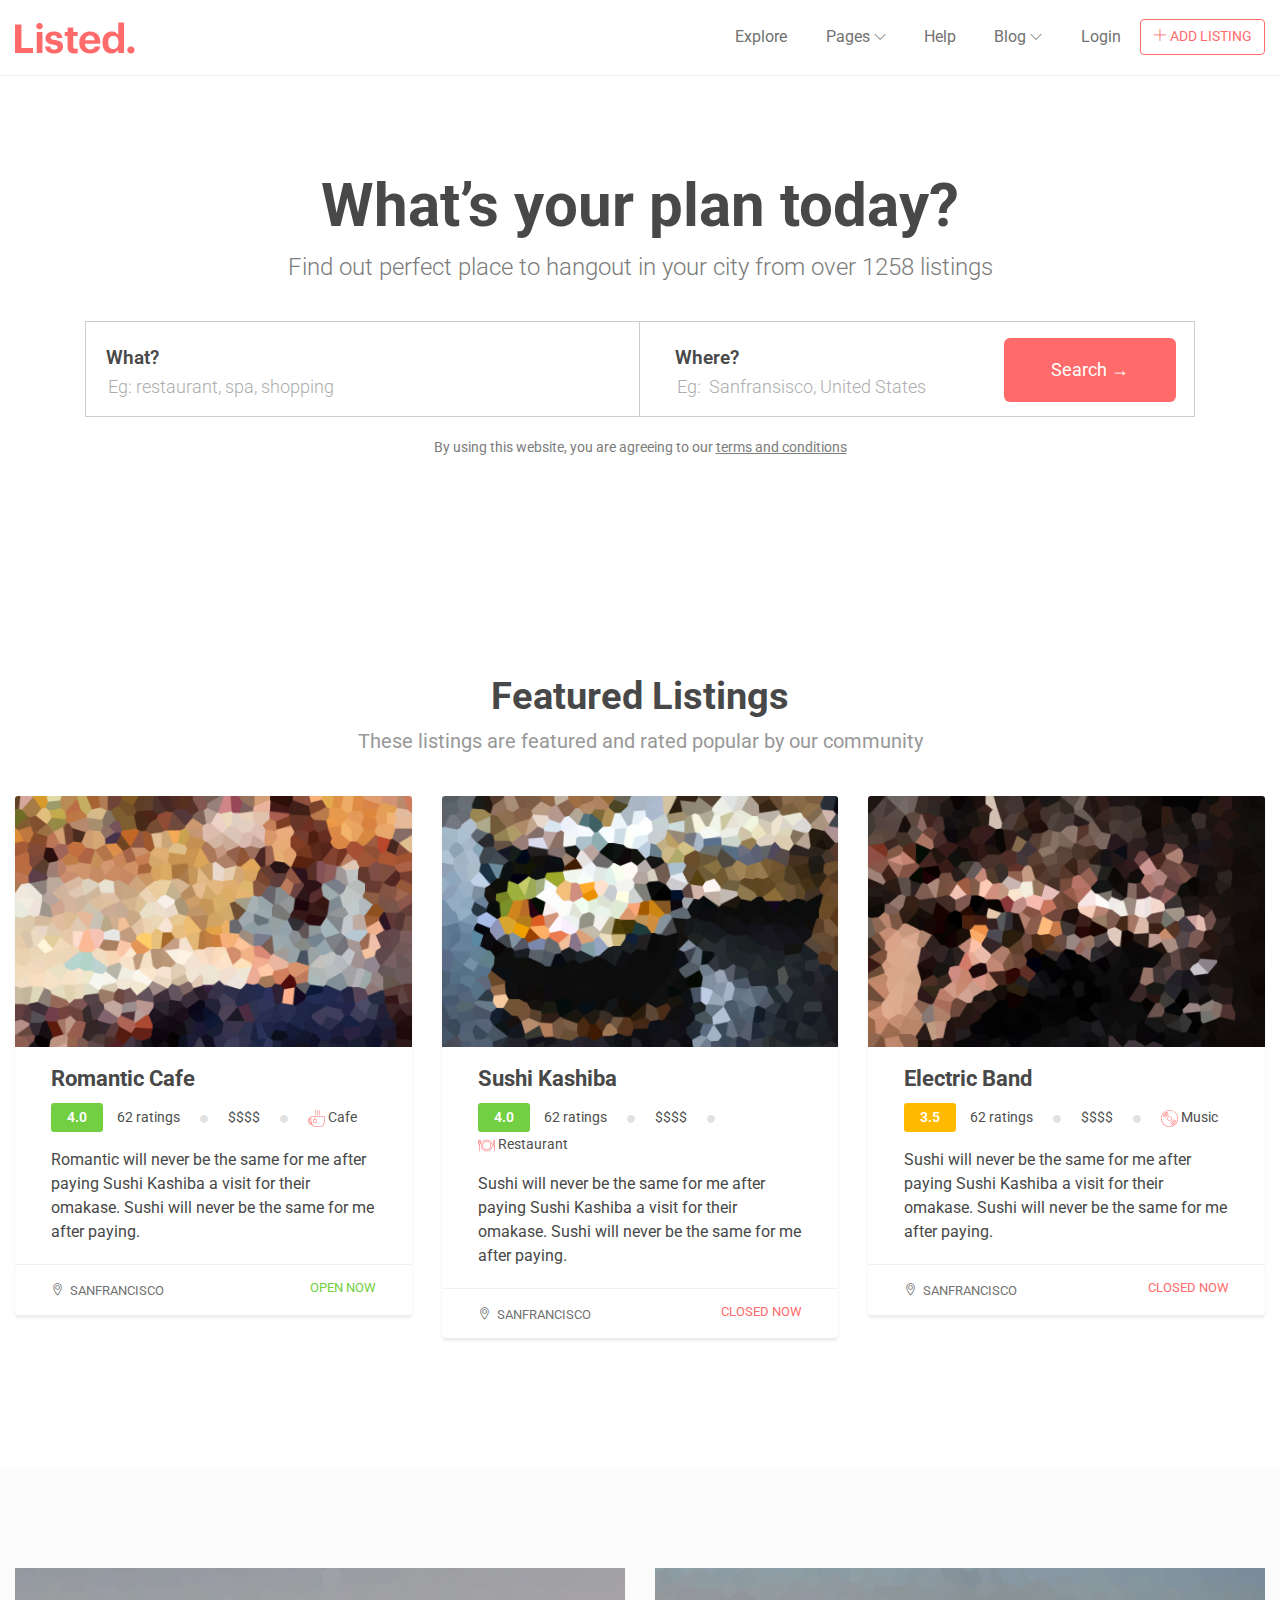
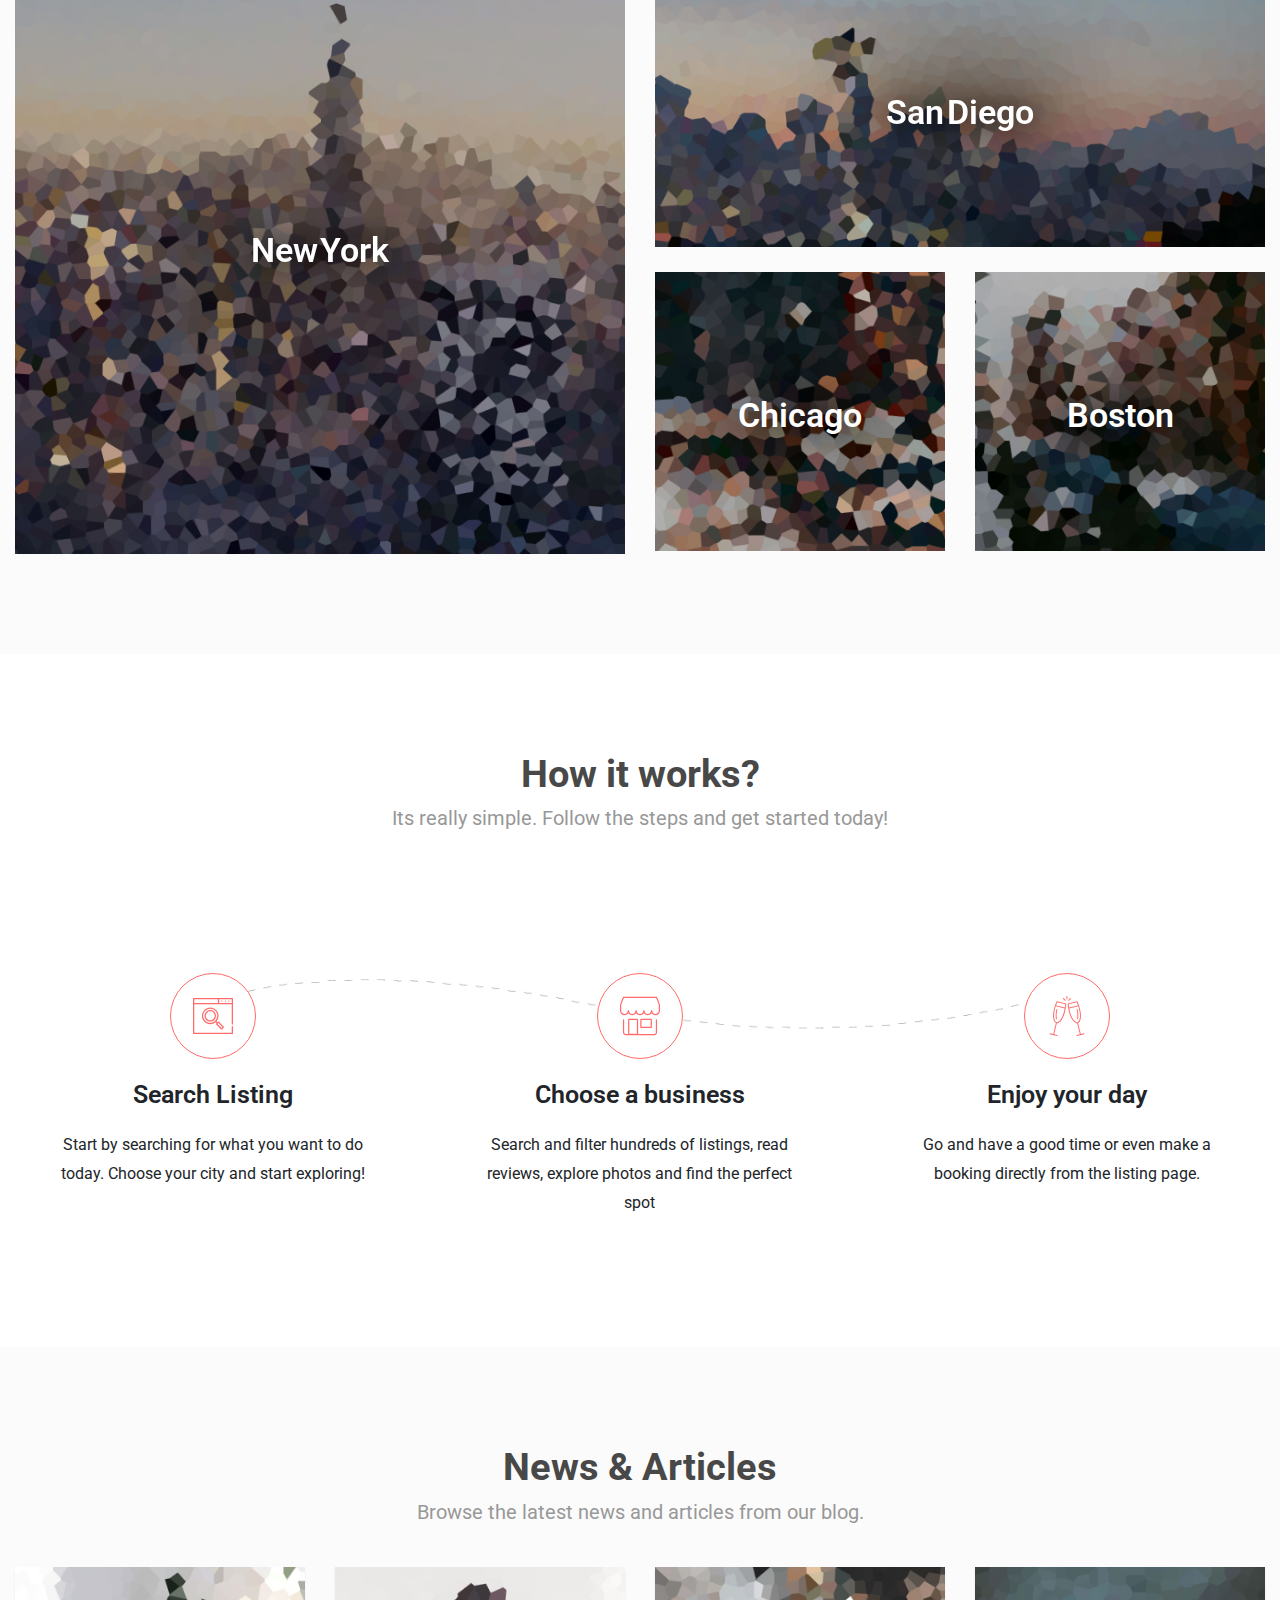
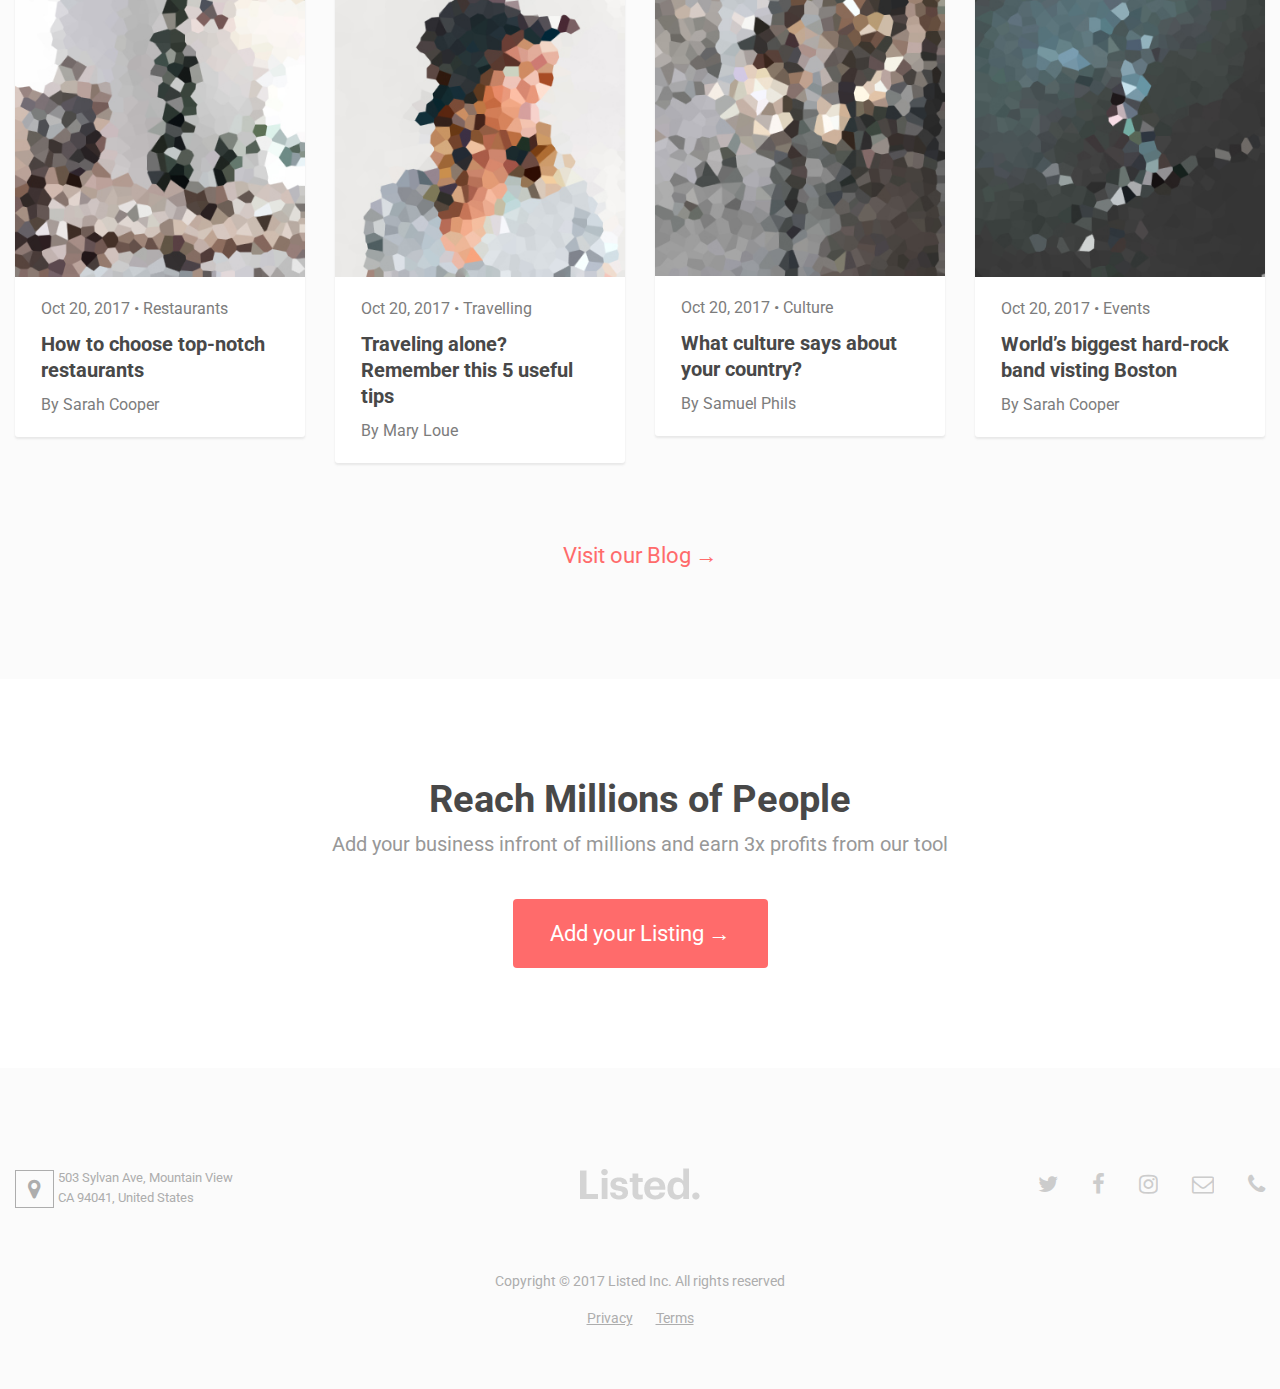
==== index.html @ 8f0f9267 "first commit" ====
<!DOCTYPE html>
<html lang="en">

<head>
    <!-- Required meta tags -->
    <meta charset="utf-8">
    <meta http-equiv="X-UA-Compatible" content="IE=edge">
    <meta name="viewport" content="width=device-width, initial-scale=1, shrink-to-fit=no">
    <meta name="author" content="Surjith S M">
    <meta name="description" content="#">
    <meta name="keywords" content="#">
    <!-- Favicons -->
    <link rel="shortcut icon" href="#">
    <!-- Page Title -->
    <title>Listed</title>
    <!-- Bootstrap CSS -->
    <link rel="stylesheet" href="css/bootstrap.min.css">
    <!-- Google Fonts -->
    <link href="https://fonts.googleapis.com/css?family=Roboto:300,400,500,700,900" rel="stylesheet">
    <!-- Themify Icon -->
    <link rel="stylesheet" href="css/themify-icons.css">
    <!-- Font Awesome -->
    <link rel="stylesheet" href="css/font-awesome.min.css">
    <!-- Hover Effects -->
    <link href="css/set1.css" rel="stylesheet">
    <!-- Main CSS -->
    <link rel="stylesheet" href="css/style.css">
</head>

<body>
    <!--============================= HEADER =============================-->
    <div class="nav-menu sticky-top">
        <div class="bg transition">
            <div class="container-fluid fixed">
                <div class="row">
                    <div class="col-md-12">
                        <nav class="navbar navbar-expand-lg">
                            <a class="navbar-brand" href="index.html"><img src="images/logo.png" alt="logo"></a>
                            <button class="navbar-toggler" type="button" data-toggle="collapse" data-target="#navbarNavDropdown" aria-controls="navbarNavDropdown" aria-expanded="false" aria-label="Toggle navigation">
                <span class="ti-menu"></span>
              </button>
                            <div class="collapse navbar-collapse justify-content-end" id="navbarNavDropdown">
                                <ul class="navbar-nav">
                                    <li class="nav-item">
                                        <a class="nav-link" href="listing.html">Explore</a>
                                    </li>

                                    <li class="nav-item dropdown">
                                        <a class="nav-link" href="#" data-toggle="dropdown" aria-haspopup="true" aria-expanded="false">
                    Pages
                    <span class="ti-angle-down"></span>
                  </a>
                                        <div class="dropdown-menu">
                                            <a class="dropdown-item" href="index-two.html">Home Style Two</a>
                                            <a class="dropdown-item" href="listing.html">Listing</a>
                                            <a class="dropdown-item" href="detail.html">Listing Detail</a>
                                            <a class="dropdown-item" href="add-listing.html">Add new Listing</a>
                                            <a class="dropdown-item" href="payment-method.html">Payment Method</a>
                                            <a class="dropdown-item" href="thank-you.html">Thank You</a>
                                            <a class="dropdown-item" href="contact.html">Contact</a>
                                            <a class="dropdown-item" href="pricing.html">Pricing</a>
                                            <a class="dropdown-item" href="404.html">404</a>
                                        </div>
                                    </li>
                                    <li class="nav-item active">
                                        <a class="nav-link" href="contact.html">Help</a>
                                    </li>
                                    <li class="nav-item dropdown">
                                        <a class="nav-link" href="#" data-toggle="dropdown" aria-haspopup="true" aria-expanded="false">
                    Blog
                    <span class="ti-angle-down"></span>
                  </a>
                                        <div class="dropdown-menu">
                                            <a class="dropdown-item" href="blog.html">Blog Listing</a>
                                            <a class="dropdown-item" href="blog-two.html">Blog Layout Two</a>
                                            <a class="dropdown-item" href="blog-detail.html">Blog Detail</a>
                                        </div>
                                    </li>
                                    <li class="nav-item">
                                        <a class="nav-link" href="login.html" data-toggle="modal" data-target="#exampleModal">Login</a>
                                    </li>
                                    <li><a href="add-listing.html" class="btn btn-outline-danger top-btn"><span class="ti-plus"></span> Add Listing</a></li>
                                </ul>
                            </div>
                        </nav>
                    </div>
                </div>
            </div>
        </div>
    </div>
    <!-- Log In & Signup -->
    <div class="modal fade" id="exampleModal" tabindex="-1" role="dialog" aria-hidden="true">
        <div class="modal-dialog" role="document">
            <div class="modal-content">

                <ul class="nav nav-pills mb-3" id="pills-tab" role="tablist">
                    <li class="nav-item">
                        <a class="nav-link active" id="login" data-toggle="pill" href="#pills-home" role="tab" aria-controls="pills-home" aria-selected="true">LOGIN</a>
                    </li>
                    <li class="nav-item">
                        <a class="nav-link" id="sign-up" data-toggle="pill" href="#pills-profile" role="tab" aria-controls="pills-profile" aria-selected="false">SIGN UP</a>
                    </li>
                </ul>
                <div class="tab-content" id="pills-tabContent">
                    <div class="tab-pane fade show active" id="pills-home" role="tabpanel" aria-labelledby="login">
                        <div class="modal-header">
                            <h5 class="modal-title"><img src="images/logo.png" alt="logo"></h5>
                            <button type="button" class="close" data-dismiss="modal" aria-label="Close">
                                    <span class="ti-close"></span>
        </button>
                        </div>
                        <div class="modal-body">
                            <form>
                                <div class="form-group">
                                    <input type="text" class="form-control add-listing_form" placeholder="Username">
                                </div>
                                <div class="form-group">
                                    <input type="password" class="form-control add-listing_form" placeholder="Password">
                                </div>
                            </form>
                        </div>
                        <div class="modal-footer justify-content-center">
                            <button type="button" class="btn btn-primary">LOG IN</button>
                        </div>
                    </div>
                    <div class="tab-pane fade" id="pills-profile" role="tabpanel" aria-labelledby="sign-up">
                        <div class="modal-header">
                            <h5 class="modal-title"><img src="images/logo.png" alt="logo"></h5>
                            <button type="button" class="close" data-dismiss="modal" aria-label="Close">
                                    <span class="ti-close"></span>
        </button>
                        </div>
                        <div class="modal-body">
                            <form>
                                <div class="form-group">
                                    <input type="text" class="form-control add-listing_form" id="name" placeholder="Your name">
                                </div>
                                <div class="form-group">
                                    <input type="text" class="form-control add-listing_form" id="email" placeholder="Email">
                                </div>
                                <div class="form-group">
                                    <input type="text" class="form-control add-listing_form" id="username" placeholder="Username">
                                </div>
                                <div class="form-group">
                                    <input type="password" class="form-control add-listing_form" id="password" placeholder="Password">
                                </div>
                            </form>
                        </div>
                        <div class="modal-footer justify-content-center">
                            <button type="button" class="btn btn-primary">CREATE ACCOUNT</button>
                        </div>
                    </div>
                </div>
            </div>
        </div>
    </div>
    <!--// Log In & Signup -->
    <!--//END HEADER -->
    <!--============================= MAIN TITLE =============================-->
    <section class="hero-wrap d-flex align-items-center">
        <div class="container">
            <div class="row d-flex justify-content-center">
                <div class="hero-title">
                    <h1>What’s your plan today?</h1>
                    <h3>Find out perfect place to hangout in your city from over 1258 listings </h3>
                </div>
            </div>
            <div class="row">
                <div class="col-md-12">
                    <form>
                        <div class="search-box">
                            <div class="row">
                                <div class="col-md-6 search-box_line">
                                    <div class="search-box1">
                                        <div class="search-box-title">
                                            <label>What?</label><br>
                                            <input type="text" name="#" class="search-form" placeholder="Eg: restaurant, spa, shopping">
                                        </div>
                                    </div>
                                </div>
                                <div class="col-md-6">
                                    <div class="search-box2">
                                        <div class="search-box-title">
                                            <label>Where?</label><br>
                                            <input type="text" name="#" class="search-form" placeholder="Eg:  Sanfransisco, United States">
                                        </div>
                                    </div>
                                </div>
                            </div>
                        </div>
                        <div class="btn-search">
                            <a href="#" class="btn btn-simple">Search →</a>
                        </div>
                    </form>
                    <p class="search-bottom-title">By using this website, you are agreeing to our <a href="#"> terms and conditions</a></p>
                </div>
            </div>
        </div>
    </section>

    <!--============================= FEATURED LISTING =============================-->
    <section class="main-block featured-wrap">
        <div class="container-fluid">
            <div class="row justify-content-center">
                <div class="col-md-10">
                    <div class="titile-block">
                        <h2>Featured Listings</h2>
                        <p>These listings are featured and rated popular by our community</p>
                    </div>
                </div>
            </div>
            <div class="row">
                <div class="col-md-4 card-1">
                    <div class="card">
                        <img class="card-img-top" src="images/featured-img2.jpg" alt="Card image cap">
                        <div class="card-body">
                            <h5 class="card-title">Romantic Cafe</h5>
                            <ul class="card-rating">
                                <li>4.0</li>
                                <li>62 ratings</li>
                                <li><i class="fa fa-circle" aria-hidden="true"></i></li>
                                <li>$$$$</li>
                                <li><i class="fa fa-circle" aria-hidden="true"></i></li>
                                <li><svg xmlns="http://www.w3.org/2000/svg" class="card-svg" xmlns:xlink="http://www.w3.org/1999/xlink" version="1.1" x="0px" y="0px" viewBox="0 0 390.762 390.762" style="enable-background:new 0 0 390.762 390.762;" xml:space="preserve"
                                        width="512px" height="512px"><g><g>
          <path d="M384.425,149.124c-0.594-2.766-3.038-4.741-5.866-4.741H70.514c-2.829,0-5.272,1.975-5.866,4.741   c-0.976,4.544-1.828,9.133-2.579,13.751c-8.9,1.16-17.295,3.926-25.007,8.275C17.68,182.124,4.919,201.48,1.13,225.652   c-3.518,22.449,1.239,46.646,13.396,68.134c17.681,31.25,48.795,51.711,79.819,52.727c9.2,15.328,19.924,29.072,31.836,40.66   c1.12,1.089,2.622,1.699,4.184,1.699h188.344c1.563,0,3.064-0.61,4.184-1.699c20.631-20.071,37.729-46.578,49.444-76.655   c12.054-30.946,18.426-65.85,18.426-100.936C390.762,189.05,388.63,168.709,384.425,149.124z M72.37,298.378   c-8.995-5.755-17.065-14.3-22.791-24.422c-7.703-13.611-10.776-28.55-8.653-42.069c1.84-11.775,7.513-20.893,15.989-25.682   c0.473-0.269,0.962-0.506,1.45-0.747c-0.019,1.374-0.054,2.747-0.054,4.123C58.311,240.152,63.152,270.582,72.37,298.378z    M24.97,287.877c-10.829-19.142-15.085-40.581-11.984-60.366c3.21-20.479,13.86-36.786,29.979-45.913   c5.399-3.045,11.223-5.146,17.375-6.301c-0.667,5.659-1.175,11.356-1.51,17.083c-2.733,0.848-5.357,1.979-7.834,3.387   c-11.721,6.622-19.508,18.792-21.926,34.264c-2.541,16.179,1.034,33.878,10.065,49.835c9.339,16.51,23.558,29.092,39.327,34.929   c2.689,6.539,5.634,12.896,8.816,19.046C62.897,330.219,39.178,312.987,24.97,287.877z M316.246,376.872H132.827   C93.64,337.627,70.311,275.31,70.311,209.582c0-18.033,1.714-35.905,5.097-53.198h78.365v58.496h-22.499c-3.313,0-6,2.687-6,6   v71.997c0,3.313,2.687,6,6,6h56.997c3.313,0,6-2.687,6-6V220.88c0-3.313-2.687-6-6-6h-22.499v-58.496h207.892   c3.383,17.293,5.097,35.165,5.097,53.198C378.762,275.31,355.433,337.627,316.246,376.872z M182.272,226.88v59.997h-44.997V226.88   H182.272z" data-original="#000000" class="active-path" data-old_color="#ff6b6b" fill="#ff6b6b"/>
          <path d="M168.587,121.885c0,3.313,2.687,6,6,6s6-2.687,6-6c0-8.135,1.839-11.967,3.969-16.404   c2.415-5.03,5.151-10.731,5.151-21.596s-2.736-16.566-5.151-21.596c-2.129-4.437-3.969-8.269-3.969-16.404   c0-8.133,1.839-11.964,3.969-16.4c2.415-5.029,5.151-10.73,5.151-21.594c0-3.313-2.687-6-6-6s-6,2.687-6,6   c0,8.133-1.839,11.965-3.969,16.401c-2.415,5.029-5.151,10.73-5.151,21.594c0,10.865,2.736,16.566,5.15,21.596   c2.13,4.437,3.969,8.269,3.969,16.404s-1.839,11.967-3.969,16.404C171.323,105.319,168.587,111.02,168.587,121.885z" data-original="#000000" class="active-path" data-old_color="#ff6b6b" fill="#ff6b6b"/>
          <path d="M213.977,121.885c0,3.313,2.687,6,6,6s6-2.687,6-6c0-8.135,1.839-11.967,3.969-16.404   c2.415-5.03,5.151-10.731,5.151-21.596s-2.736-16.566-5.151-21.596c-2.129-4.437-3.969-8.269-3.969-16.404   c0-8.133,1.839-11.964,3.969-16.4c2.415-5.029,5.151-10.73,5.151-21.594c0-3.313-2.687-6-6-6s-6,2.687-6,6   c0,8.133-1.839,11.965-3.969,16.401c-2.415,5.029-5.151,10.73-5.151,21.594c0,10.865,2.736,16.566,5.15,21.596   c2.13,4.437,3.969,8.269,3.969,16.404s-1.839,11.967-3.969,16.404C216.713,105.319,213.977,111.02,213.977,121.885z" data-original="#000000" class="active-path" data-old_color="#ff6b6b" fill="#ff6b6b"/>
          <path d="M259.367,121.885c0,3.313,2.687,6,6,6s6-2.687,6-6c0-8.135,1.839-11.967,3.969-16.404c2.414-5.03,5.15-10.731,5.15-21.596   s-2.736-16.566-5.15-21.596c-2.13-4.437-3.969-8.269-3.969-16.404c0-8.133,1.839-11.964,3.969-16.4   c2.415-5.029,5.151-10.73,5.151-21.594c0-3.313-2.687-6-6-6s-6,2.687-6,6c0,8.133-1.839,11.965-3.969,16.401   c-2.415,5.029-5.151,10.73-5.151,21.594c0,10.865,2.736,16.566,5.151,21.596c2.129,4.437,3.969,8.269,3.969,16.404   s-1.839,11.967-3.969,16.404C262.103,105.319,259.367,111.02,259.367,121.885z" data-original="#000000" class="active-path" data-old_color="#ff6b6b" fill="#ff6b6b"/>
        </g></g> </svg> Cafe</li>
                            </ul>
                            <p class="card-text">Romantic will never be the same for me after paying Sushi Kashiba a visit for their omakase. Sushi will never be the same for me after paying.</p>
                        </div>
                        <div class="card-bottom">
                            <p><i class="ti-location-pin"></i>SANFRANCISCO</p>
                            <span class="open-close_green">Open Now</span>
                        </div>
                    </div>
                </div>
                <div class="col-md-4 card-2">
                    <div class="card">
                        <img class="card-img-top" src="images/featured-img1.jpg" alt="Card image cap">
                        <div class="card-body">
                            <h5 class="card-title">Sushi Kashiba</h5>
                            <ul class="card-rating">
                                <li>4.0</li>
                                <li>62 ratings</li>
                                <li><i class="fa fa-circle" aria-hidden="true"></i></li>
                                <li>$$$$</li>
                                <li><i class="fa fa-circle" aria-hidden="true"></i></li>
                                <li> <svg xmlns="http://www.w3.org/2000/svg" class="card-svg" xmlns:xlink="http://www.w3.org/1999/xlink" version="1.1" viewBox="0 0 470 470" enable-background="new 0 0 470 470" width="512px" height="512px"><g><g>
    <path d="m327.392,160.809c-3.292,2.515-3.922,7.222-1.407,10.513 14.076,18.423 21.515,40.443 21.515,63.678 0,57.897-47.103,105-105,105-57.897,0-105-47.103-105-105s47.103-105 105-105c23.235,0 45.255,7.439 63.679,21.516 3.29,2.515 7.998,1.885 10.513-1.407 2.515-3.291 1.885-7.998-1.407-10.513-21.061-16.091-46.23-24.596-72.785-24.596-66.168,0-120,53.832-120,120s53.832,120 120,120c66.168,0 120-53.832 120-120 0-26.555-8.505-51.724-24.596-72.784-2.514-3.291-7.22-3.922-10.512-1.407z" data-original="#000000" class="active-path" data-old_color="#ff6b6b" fill="#ff6b6b"/>
    <path d="m242.5,75c-88.224,0-160,71.775-160,160s71.776,160 160,160c88.225,0 160-71.775 160-160s-71.775-160-160-160zm0,305c-79.953,0-145-65.047-145-145s65.047-145 145-145 145,65.047 145,145-65.047,145-145,145z" data-original="#000000" class="active-path" data-old_color="#ff6b6b" fill="#ff6b6b"/>
    <path d="M67.5,75c-4.142,0-7.5,3.357-7.5,7.5V145H45V82.5c0-4.143-3.358-7.5-7.5-7.5S30,78.357,30,82.5V145H15V82.5   c0-4.143-3.358-7.5-7.5-7.5S0,78.357,0,82.5v90c0,18.11,12.904,33.261,30,36.745V387.5c0,4.143,3.358,7.5,7.5,7.5   s7.5-3.357,7.5-7.5V209.245c17.096-3.484,30-18.635,30-36.745v-90C75,78.357,71.642,75,67.5,75z M37.5,195   C25.093,195,15,184.906,15,172.5V160h45v12.5C60,184.906,49.907,195,37.5,195z" data-original="#000000" class="active-path" data-old_color="#ff6b6b" fill="#ff6b6b"/>
    <path d="m462.5,75c-20.678,0-37.5,16.822-37.5,37.5v137.5c0,4.143 3.357,7.5 7.5,7.5h22.5v130c0,4.143 3.357,7.5 7.5,7.5s7.5-3.357 7.5-7.5v-305c0-4.143-3.357-7.5-7.5-7.5zm-7.5,167.5h-15v-130c0-9.778 6.27-18.119 15-21.215v151.215z" data-original="#000000" class="active-path" data-old_color="#ff6b6b" fill="#ff6b6b"/>
  </g></g> </svg> Restaurant</li>
                            </ul>
                            <p class="card-text">Sushi will never be the same for me after paying Sushi Kashiba a visit for their omakase. Sushi will never be the same for me after paying.</p>
                        </div>
                        <div class="card-bottom">
                            <p><i class="ti-location-pin"></i>SANFRANCISCO</p>
                            <span>Closed Now</span>
                        </div>
                    </div>
                </div>

                <div class="col-md-4 card-2">
                    <div class="card card-last">
                        <img class="card-img-top" src="images/featured-img3.jpg" alt="Card image cap">
                        <div class="card-body">
                            <h5 class="card-title">Electric Band</h5>
                            <ul class="card-rating">
                                <li class="card-rating-yellow">3.5</li>
                                <li>62 ratings</li>
                                <li><i class="fa fa-circle" aria-hidden="true"></i></li>
                                <li>$$$$</li>
                                <li><i class="fa fa-circle" aria-hidden="true"></i></li>
                                <li><svg xmlns="http://www.w3.org/2000/svg" class="card-svg" xmlns:xlink="http://www.w3.org/1999/xlink" version="1.1" x="0px" y="0px" viewBox="0 0 60 60" style="enable-background:new 0 0 60 60;" xml:space="preserve" width="512px"
                                        height="512px"><g><g>
  <path d="M30,0C13.458,0,0,13.458,0,30s13.458,30,30,30s30-13.458,30-30S46.542,0,30,0z M30,58C14.561,58,2,45.439,2,30   S14.561,2,30,2s28,12.561,28,28S45.439,58,30,58z" data-original="#000000" class="active-path" data-old_color="#ff6b6b" fill="#ff6b6b"/>
  <path d="M23.165,8.459c0.537-0.13,0.868-0.67,0.739-1.206c-0.129-0.537-0.67-0.866-1.206-0.739   c-3.935,0.946-7.522,2.955-10.376,5.809S7.46,18.764,6.514,22.698c-0.129,0.536,0.202,1.076,0.739,1.206   c0.078,0.019,0.157,0.027,0.234,0.027c0.451,0,0.861-0.308,0.972-0.767c0.859-3.575,2.685-6.836,5.277-9.429   S19.59,9.318,23.165,8.459z" data-original="#000000" class="active-path" data-old_color="#ff6b6b" fill="#ff6b6b"/>
  <path d="M52.747,36.096c-0.538-0.129-1.077,0.201-1.206,0.739c-0.859,3.575-2.685,6.836-5.277,9.429s-5.854,4.418-9.43,5.277   c-0.537,0.13-0.868,0.67-0.739,1.206c0.11,0.459,0.521,0.767,0.972,0.767c0.077,0,0.156-0.009,0.234-0.027   c3.936-0.946,7.523-2.955,10.377-5.809s4.862-6.441,5.809-10.376C53.615,36.766,53.284,36.226,52.747,36.096z" data-original="#000000" class="active-path" data-old_color="#ff6b6b" fill="#ff6b6b"/>
  <path d="M24.452,13.286c0.538-0.125,0.873-0.663,0.747-1.2c-0.125-0.538-0.665-0.878-1.2-0.747c-3.09,0.72-5.904,2.282-8.141,4.52   c-2.237,2.236-3.8,5.051-4.52,8.141c-0.126,0.537,0.209,1.075,0.747,1.2c0.076,0.019,0.152,0.026,0.228,0.026   c0.454,0,0.865-0.312,0.973-0.773c0.635-2.725,2.014-5.207,3.986-7.18S21.728,13.921,24.452,13.286z" data-original="#000000" class="active-path" data-old_color="#ff6b6b" fill="#ff6b6b"/>
  <path d="M48.661,36.001c0.126-0.537-0.209-1.075-0.747-1.2c-0.538-0.133-1.075,0.209-1.2,0.747   c-0.635,2.725-2.014,5.207-3.986,7.18s-4.455,3.352-7.18,3.986c-0.538,0.125-0.873,0.663-0.747,1.2   c0.107,0.462,0.519,0.773,0.973,0.773c0.075,0,0.151-0.008,0.228-0.026c3.09-0.72,5.904-2.282,8.141-4.52   C46.379,41.905,47.941,39.091,48.661,36.001z" data-original="#000000" class="active-path" data-old_color="#ff6b6b" fill="#ff6b6b"/>
  <path d="M26.495,16.925c-0.119-0.541-0.653-0.879-1.19-0.763c-4.557,0.997-8.146,4.586-9.143,9.143   c-0.118,0.539,0.224,1.072,0.763,1.19c0.072,0.016,0.144,0.023,0.215,0.023c0.46,0,0.873-0.318,0.976-0.786   c0.831-3.796,3.821-6.786,7.617-7.617C26.271,17.997,26.613,17.464,26.495,16.925z" data-original="#000000" class="active-path" data-old_color="#ff6b6b" fill="#ff6b6b"/>
  <path d="M43.838,34.695c0.118-0.539-0.224-1.072-0.763-1.19c-0.54-0.118-1.072,0.222-1.19,0.763   c-0.831,3.796-3.821,6.786-7.617,7.617c-0.539,0.118-0.881,0.651-0.763,1.19c0.103,0.468,0.516,0.786,0.976,0.786   c0.071,0,0.143-0.008,0.215-0.023C39.252,42.841,42.841,39.252,43.838,34.695z" data-original="#000000" class="active-path" data-old_color="#ff6b6b" fill="#ff6b6b"/>
  <path d="M38.08,30c0-4.455-3.625-8.08-8.08-8.08s-8.08,3.625-8.08,8.08s3.625,8.08,8.08,8.08S38.08,34.455,38.08,30z M30,36.08   c-3.353,0-6.08-2.728-6.08-6.08s2.728-6.08,6.08-6.08s6.08,2.728,6.08,6.08S33.353,36.08,30,36.08z" data-original="#000000" class="active-path" data-old_color="#ff6b6b" fill="#ff6b6b"/>
</g></g> </svg> Music</li>
                            </ul>
                            <p class="card-text">Sushi will never be the same for me after paying Sushi Kashiba a visit for their omakase. Sushi will never be the same for me after paying.</p>
                        </div>
                        <div class="card-bottom">
                            <p><i class="ti-location-pin"></i>SANFRANCISCO</p>
                            <span>Closed Now</span>
                        </div>
                    </div>
                </div>
            </div>
        </div>
    </section>
    <!--//END FEATURED LISTING -->
    <!--============================= DETAILED ITEM  =============================-->
    <section class="main-block gray">
        <div class="container-fluid">
            <div class="row">
                <div class="col-md-6">
                    <div class="grid">
                        <figure class="effect-chico">
                            <img src="images/gal1.jpg" alt="#" class="img-fluid">
                            <figcaption>
                                <div class="effect-caption-wrap">
                                    <h2>New York</h2>
                                    <p>1500+ Listings</p>
                                </div>
                            </figcaption>
                        </figure>
                    </div>
                </div>

                <div class="col-md-6">
                    <div class="row detailed-item-mr">
                        <div class="col-md-12">
                            <div class="grid">
                                <figure class="effect-chico">
                                    <img src="images/gal2.jpg" alt="#" class="img-fluid">
                                    <figcaption>
                                        <div class="effect-caption-wrap">
                                            <h2>San Diego</h2>
                                            <p>300+ Listings</p>
                                        </div>
                                    </figcaption>
                                </figure>
                            </div>
                        </div>
                    </div>
                    <div class="row">
                        <div class="col-md-6">
                            <div class="grid">
                                <figure class="effect-chico">
                                    <img src="images/gal3.jpg" alt="#" class="img-fluid">
                                    <div class="effect-caption-wrap">
                                        <h2>Chicago</h2>
                                        <p>800+ Listings</p>
                                    </div>
                                </figure>
                            </div>
                        </div>
                        <div class="col-md-6">
                            <div class="grid">
                                <figure class="effect-chico">
                                    <img src="images/gal4.jpg" alt="#" class="img-fluid">
                                    <div class="effect-caption-wrap">
                                        <h2>Boston</h2>
                                        <p>210+ Listings</p>
                                    </div>
                                </figure>
                            </div>
                        </div>
                    </div>
                </div>
            </div>
        </div>
    </section>
    <!--//END DETAILED ITEM -->
    <!--============================= HOW IT WORKS  =============================-->
    <section class="main-block howit-work-wrap">
        <div class="container-fluid">
            <div class="row justify-content-center">
                <div class="col-md-10">
                    <div class="titile-block">
                        <h2>How it works?</h2>
                        <p>Its really simple. Follow the steps and get started today!</p>
                    </div>
                </div>
            </div>

            <div class="row justify-content-center">
                <div class="col-md-8">
                    <div class="howit-bg"></div>
                </div>
            </div>
            <div class="row">
                <div class="col-md-4">
                    <div class="howit-icon-wrap">
                        <div class="howit-img-block">
                            <svg xmlns="http://www.w3.org/2000/svg" class="howit-svg" xmlns:xlink="http://www.w3.org/1999/xlink" version="1.1" viewBox="0 0 470 470" enable-background="new 0 0 470 470" width="512px" height="512px"><g><g>
    <path d="m462.5,22.5h-455c-4.143,0-7.5,3.358-7.5,7.5v410c0,4.142 3.357,7.5 7.5,7.5h455c4.143,0 7.5-3.358 7.5-7.5v-80c0-4.142-3.357-7.5-7.5-7.5s-7.5,3.358-7.5,7.5v72.5h-440v-335h440v232.5c0,4.142 3.357,7.5 7.5,7.5s7.5-3.358 7.5-7.5v-300c0-4.142-3.357-7.5-7.5-7.5zm-447.5,15h277.5v45h-277.5v-45zm292.5,45v-45h147.5v45h-147.5z" data-original="#000000" class="active-path" data-old_color="#ff6b6b" fill="#ff6b6b"/>
    <path d="m381.5,52c-4.411,0-8,3.589-8,8s3.589,8 8,8 8-3.589 8-8-3.589-8-8-8z" data-original="#000000" class="active-path" data-old_color="#ff6b6b" fill="#ff6b6b"/>
    <path d="m340.5,52c-4.411,0-8,3.589-8,8s3.589,8 8,8 8-3.589 8-8-3.589-8-8-8z" data-original="#000000" class="active-path" data-old_color="#ff6b6b" fill="#ff6b6b"/>
    <path d="m422.5,52c-4.411,0-8,3.589-8,8s3.589,8 8,8 8-3.589 8-8-3.589-8-8-8z" data-original="#000000" class="active-path" data-old_color="#ff6b6b" fill="#ff6b6b"/>
    <path d="m269.745,328.458c0,1.989 0.79,3.897 2.196,5.303l58.543,58.542c1.407,1.407 3.314,2.197 5.304,2.197s3.896-0.79 5.304-2.197l21.213-21.213c2.929-2.929 2.929-7.678 0-10.606l-58.542-58.542c-2.929-2.929-7.677-2.929-10.607,0l-5.303,5.303-10.831-10.831c32.824-38.264 31.15-96.129-5.079-132.358-18.416-18.416-42.9-28.557-68.943-28.557s-50.527,10.142-68.943,28.557c-38.015,38.015-38.015,99.871 0,137.886 18.416,18.416 42.9,28.557 68.943,28.557 23.527,0 45.78-8.279 63.438-23.455l10.807,10.808-5.303,5.303c-1.407,1.407-2.197,3.314-2.197,5.303zm-125.082-37.123c-32.167-32.167-32.167-84.506 0-116.673 15.582-15.582 36.3-24.164 58.336-24.164s42.754,8.582 58.336,24.164c32.167,32.167 32.167,84.506 0,116.673-15.582,15.582-36.3,24.164-58.336,24.164s-42.754-8.582-58.336-24.164zm201.732,74.453l-10.606,10.607-47.937-47.936 5.301-5.301c0.005-0.005 5.306-5.306 5.306-5.306l47.936,47.936z" data-original="#000000" class="active-path" data-old_color="#ff6b6b" fill="#ff6b6b"/>
    <path d="m250.729,185.27c-12.75-12.749-29.7-19.771-47.73-19.771s-34.98,7.021-47.73,19.771c-26.317,26.318-26.317,69.141 0,95.459 12.75,12.749 29.7,19.771 47.73,19.771s34.98-7.021 47.73-19.771c26.318-26.318 26.318-69.142 0-95.459zm-10.607,84.852c-9.916,9.916-23.1,15.377-37.123,15.377s-27.207-5.461-37.123-15.377c-20.47-20.47-20.47-53.776 0-74.246 9.916-9.916 23.1-15.377 37.123-15.377s27.207,5.461 37.123,15.377c20.47,20.47 20.47,53.776 0,74.246z" data-original="#000000" class="active-path" data-old_color="#ff6b6b" fill="#ff6b6b"/>
  </g></g> </svg>
                        </div>
                        <h4>Search Listing</h4>
                        <p>Start by searching for what you want to do today. Choose your city and start exploring!</p>
                    </div>
                </div>
                <div class="col-md-4">
                    <div class="howit-icon-wrap">
                        <div class="howit-img-block">
                            <svg xmlns="http://www.w3.org/2000/svg" class="howit-svg" xmlns:xlink="http://www.w3.org/1999/xlink" version="1.1" x="0px" y="0px" viewBox="0 0 33 33" style="enable-background:new 0 0 33 33;" xml:space="preserve" width="512px" height="512px"><g><g>
  <path d="M29.3,15.817c-1.364,0-2.558-0.742-3.2-1.843c-0.642,1.102-1.836,1.843-3.2,1.843s-2.559-0.742-3.2-1.843   c-0.641,1.102-1.835,1.843-3.199,1.843c-1.364,0-2.559-0.742-3.2-1.843c-0.642,1.102-1.836,1.843-3.202,1.843   c-1.364,0-2.558-0.742-3.2-1.843c-0.642,1.102-1.836,1.843-3.2,1.843C1.66,15.817,0,14.158,0,12.119V7.195   c0-0.062,0.012-0.124,0.034-0.182l2.363-6.055c0.075-0.192,0.26-0.318,0.466-0.318h27.273c0.206,0,0.391,0.126,0.466,0.318   l2.363,6.055C32.988,7.071,33,7.133,33,7.195v4.924C33,14.158,31.34,15.817,29.3,15.817z M26.101,11.619c0.276,0,0.5,0.224,0.5,0.5   c0,1.488,1.211,2.698,2.7,2.698s2.7-1.21,2.7-2.698v-4.83l-2.205-5.649H3.205L1,7.289v4.83c0,1.488,1.211,2.698,2.699,2.698   c1.489,0,2.7-1.21,2.7-2.698c0-0.276,0.224-0.5,0.5-0.5s0.5,0.224,0.5,0.5c0,1.488,1.211,2.698,2.7,2.698   c1.49,0,2.702-1.21,2.702-2.698c0-0.276,0.224-0.5,0.5-0.5s0.5,0.224,0.5,0.5c0,1.488,1.211,2.698,2.7,2.698   c1.488,0,2.699-1.21,2.699-2.698c0-0.276,0.224-0.5,0.5-0.5s0.5,0.224,0.5,0.5c0,1.488,1.211,2.698,2.7,2.698s2.7-1.21,2.7-2.698   C25.601,11.843,25.824,11.619,26.101,11.619z" data-original="#000000" class="active-path" data-old_color="#ff6b6b" fill="#ff6b6b"/>
  <path d="M28.39,32.361H4.611c-1.199,0-2.174-0.975-2.174-2.174V19.651c0-0.276,0.224-0.5,0.5-0.5s0.5,0.224,0.5,0.5v10.536   c0,0.647,0.526,1.174,1.174,1.174H28.39c0.648,0,1.175-0.526,1.175-1.174V19.651c0-0.276,0.224-0.5,0.5-0.5s0.5,0.224,0.5,0.5   v10.536C30.564,31.385,29.589,32.361,28.39,32.361z" data-original="#000000" class="active-path" data-old_color="#ff6b6b" fill="#ff6b6b"/>
  <g>
    <path d="M14.433,32.16H7.194c-0.276,0-0.5-0.224-0.5-0.5V19.306c0-0.276,0.224-0.5,0.5-0.5h7.238c0.276,0,0.5,0.224,0.5,0.5V31.66    C14.933,31.936,14.709,32.16,14.433,32.16z M7.694,31.16h6.238V19.806H7.694V31.16z" data-original="#000000" class="active-path" data-old_color="#ff6b6b" fill="#ff6b6b"/>
    <path d="M25.805,26.38h-8.566c-0.276,0-0.5-0.224-0.5-0.5v-6.573c0-0.276,0.224-0.5,0.5-0.5h8.566c0.276,0,0.5,0.224,0.5,0.5    v6.573C26.305,26.156,26.081,26.38,25.805,26.38z M17.738,25.38h7.566v-5.573h-7.566V25.38z" data-original="#000000" class="active-path" data-old_color="#ff6b6b" fill="#ff6b6b"/>
  </g>
</g></g> </svg>
                        </div>
                        <h4>Choose a business</h4>
                        <p>Search and filter hundreds of listings, read reviews, explore photos and find the perfect spot</p>
                    </div>
                </div>
                <div class="col-md-4">
                    <div class="howit-icon-wrap">
                        <div class="howit-img-block">
                            <svg xmlns="http://www.w3.org/2000/svg" class="howit-svg" xmlns:xlink="http://www.w3.org/1999/xlink" version="1.1" x="0px" y="0px" viewBox="0 0 416.768 416.768" style="enable-background:new 0 0 416.768 416.768;" xml:space="preserve" width="512px" height="512px"><g><g>
  <g>
    <path d="M207.639,0c-2.56,0-5.12,2.048-5.12,5.12l-0.512,26.112c0,3.072,2.56,5.12,5.12,5.12c3.072,0,5.12-2.048,5.12-5.12    l0.512-26.112C212.759,2.048,210.711,0,207.639,0z" data-original="#000000" class="active-path" data-old_color="#ff6b6b" fill="#ff6b6b"/>
  </g>
</g><g>
  <g>
    <path d="M247.575,23.552c-2.048-2.048-5.12-2.048-7.168,0l-18.944,17.92c-2.048,2.048-2.048,5.12,0,7.168    c1.024,1.024,2.048,1.536,3.584,1.536c1.024,0,2.56-0.512,3.584-1.536l18.944-17.92C249.623,28.672,249.623,25.6,247.575,23.552z" data-original="#000000" class="active-path" data-old_color="#ff6b6b" fill="#ff6b6b"/>
  </g>
</g><g>
  <g>
    <path d="M193.815,41.472l-18.944-17.92c-2.048-2.048-5.12-2.048-7.168,0c-2.048,2.048-2.048,5.12,0,7.168l18.944,17.92    c1.024,1.024,2.048,1.536,3.584,1.536s2.56-0.512,3.584-1.536C195.863,46.592,195.863,43.52,193.815,41.472z" data-original="#000000" class="active-path" data-old_color="#ff6b6b" fill="#ff6b6b"/>
  </g>
</g><g>
  <g>
    <path d="M390.423,392.704c-0.512-2.56-3.584-4.608-6.144-3.584l-32.256,7.68l-28.16-115.712    c28.672-12.8,38.4-70.656,22.016-136.192c-5.12-19.968-19.456-68.608-28.16-87.04c-1.024-2.048-3.584-3.072-5.632-2.56    l-92.16,22.528c-2.56,0.512-4.096,2.56-4.096,5.12c0.512,20.48,10.24,70.144,15.36,90.112c15.872,64,50.176,110.08,80.896,110.08    c0.512,0,1.024,0,2.048,0l28.16,115.712l-32.256,7.68c-2.56,0.512-4.608,3.584-3.584,6.144c0.512,2.56,2.56,4.096,5.12,4.096    c0.512,0,1.024,0,1.024,0l74.24-17.92C389.399,398.336,391.447,395.264,390.423,392.704z M226.583,86.016l83.968-20.48    c3.584,8.192,7.68,19.968,11.776,32.256l-91.136,21.504C229.143,106.496,227.095,94.72,226.583,86.016z M241.431,169.984    c-2.048-9.216-5.632-24.576-8.704-40.448l92.16-22.016c4.608,15.36,8.704,30.208,10.752,38.912    c15.36,62.464,6.656,119.808-18.944,125.952S256.279,231.936,241.431,169.984z" data-original="#000000" class="active-path" data-old_color="#ff6b6b" fill="#ff6b6b"/>
  </g>
</g><g>
  <g>
    <path d="M318.231,138.752c-0.512-2.56-3.072-4.096-6.144-3.584c-2.56,0.512-4.608,3.584-3.584,6.144    c11.264,45.056,9.216,83.456,4.608,94.72c-1.024,2.56,0,5.632,2.56,6.656c0.512,0.512,1.536,0.512,2.048,0.512    c2.048,0,4.096-1.024,4.608-3.072C327.959,226.816,330.007,186.88,318.231,138.752z" data-original="#000000" class="active-path" data-old_color="#ff6b6b" fill="#ff6b6b"/>
  </g>
</g><g>
  <g>
    <path d="M196.887,77.312l-92.16-22.528c-2.56-0.512-4.608,0.512-5.632,2.56c-8.704,18.432-23.04,67.072-28.16,87.04    c-16.384,66.048-6.144,123.904,22.016,136.192l-28.16,115.712l-32.256-7.68c-2.56-0.512-5.632,1.024-6.144,3.584    c-1.024,3.072,0.512,5.632,3.584,6.656l74.24,17.92c0.512,0,1.024,0,1.024,0c2.048,0,4.608-1.536,5.12-4.096    c0.512-2.56-1.024-5.632-3.584-6.144l-32.256-7.68l28.16-115.712c0.512,0,1.024,0,2.048,0c30.72,0,65.024-46.08,80.896-110.592    c5.12-19.968,14.848-70.144,15.36-90.112C200.983,79.872,199.447,77.824,196.887,77.312z M174.871,170.496    c-15.36,61.952-49.664,108.544-75.264,102.4c-25.088-6.656-34.304-64-18.944-125.952c2.048-9.216,6.144-24.064,10.752-38.912    l92.16,22.016C180.503,145.92,177.431,161.28,174.871,170.496z M185.623,119.296L94.487,97.792    c4.096-12.288,8.192-24.064,11.776-32.256l83.968,20.48C189.719,94.72,187.671,106.496,185.623,119.296z" data-original="#000000" class="active-path" data-old_color="#ff6b6b" fill="#ff6b6b"/>
  </g>
</g><g>
  <g>
    <path d="M104.727,135.68c-2.56-0.512-5.632,1.024-6.144,3.584c-11.776,48.128-9.216,88.064-4.096,101.376    c1.024,2.048,2.56,3.072,4.608,3.072c0.512,0,1.536,0,2.048-0.512c2.56-1.024,3.584-4.096,2.56-6.656    c-4.608-11.776-6.656-49.664,4.608-94.72C108.823,139.264,107.287,136.192,104.727,135.68z" data-original="#000000" class="active-path" data-old_color="#ff6b6b" fill="#ff6b6b"/>
  </g>
</g></g> </svg>
                        </div>
                        <h4>Enjoy your day</h4>
                        <p>Go and have a good time or even make a booking directly from the listing page. </p>
                    </div>
                </div>
            </div>
        </div>
    </section>
    <!--//END HOW IT WORKS -->
    <!--============================= NEWS & ARTICLE =============================-->
    <section class="main-block gray">
        <div class="container-fluid">
            <div class="row justify-content-center">
                <div class="col-md-10">
                    <div class="titile-block">
                        <h2>News & Articles</h2>
                        <p>Browse the latest news and articles from our blog.</p>
                    </div>
                </div>
            </div>
            <div class="row">
                <div class="col-md-6 col-lg-3 article-first">
                    <div class="news-block">
                        <img src="images/article-img1.jpg" alt="#" class="img-fluid">
                        <div class="news-title">
                            <p>Oct 20, 2017 • Restaurants</p>
                            <h5>How to choose top-notch restaurants</h5>
                            <p>By Sarah Cooper</p>
                        </div>
                    </div>
                </div>
                <div class="col-md-6 col-lg-3 article-first">
                    <div class="news-block">
                        <img src="images/article-img2.jpg" alt="#" class="img-fluid">
                        <div class="news-title">
                            <p>Oct 20, 2017 • Travelling</p>
                            <h5>Traveling alone? Remember this 5 useful tips</h5>
                            <p>By Mary Loue</p>
                        </div>
                    </div>
                </div>
                <div class="col-md-6 col-lg-3 article-first">
                    <div class="news-block">
                        <img src="images/article-img3.jpg" alt="#" class="img-fluid">
                        <div class="news-title">
                            <p>Oct 20, 2017 • Culture</p>
                            <h5>What culture says about your country?</h5>
                            <p>By Samuel Phils</p>
                        </div>
                    </div>
                </div>
                <div class="col-md-6 col-lg-3 article-first">
                    <div class="news-block">
                        <img src="images/article-img4.jpg" alt="#" class="img-fluid">
                        <div class="news-title">
                            <p>Oct 20, 2017 • Events</p>
                            <h5>World’s biggest hard-rock band visting Boston</h5>
                            <p>By Sarah Cooper</p>
                        </div>
                    </div>
                </div>
            </div>
            <div class="row justify-content-center">
                <div class="col-md-12">
                    <div class="btn-wrap">
                        <a href="blog.html" class="btn btn-simple">Visit our Blog →</a>
                    </div>
                </div>
            </div>
        </div>
    </section>
    <!--//END NEWS & ARTICLE -->
    <!--============================= ADD LISTING =============================-->
    <section class="main-block">
        <div class="container-fluid">
            <div class="row justify-content-center">
                <div class="col-md-10">
                    <div class="titile-block">
                        <h2>Reach Millions of People</h2>
                        <p>Add your business infront of millions and earn 3x profits from our tool</p>
                    </div>
                    <div class="btn-wrap btn-wrap2">
                        <a href="add-listing.html" class="btn btn-simple">Add your Listing →</a>
                    </div>
                </div>
            </div>
        </div>
    </section>
    <!--//END ADD LISTING -->
    <!--============================= FOOTER =============================-->
    <footer class="main-block gray">
        <div class="container-fluid">
            <div class="row">
                <div class="col-md-4 responsive-wrap">
                    <div class="location">
                        <i class="fa fa-map-marker" aria-hidden="true"></i>
                        <p>503 Sylvan Ave, Mountain View<br> CA 94041, United States</p>
                    </div>
                </div>
                <div class="col-md-4 responsive-wrap">
                    <div class="footer-logo_wrap">
                        <img src="images/footer-logo.png" alt="#" class="img-fluid">
                    </div>
                </div>
                <div class="col-md-4 responsive-wrap">
                    <ul class="social-icons">
                        <li><a href="#"><i class="fa fa-twitter" aria-hidden="true"></i></a></li>
                        <li><a href="#"><i class="fa fa-facebook" aria-hidden="true"></i></a></li>
                        <li><a href="#"><i class="fa fa-instagram" aria-hidden="true"></i></a></li>
                        <li><a href="#"><i class="fa fa-envelope-o" aria-hidden="true"></i></a></li>
                        <li><a href="#"><i class="fa fa-phone" aria-hidden="true"></i></a></li>
                    </ul>
                </div>
            </div>
            <div class="row mt-5">
                <div class="col-md-12">
                    <div class="copyright">
                        <p>Copyright © 2017 Listed Inc. All rights reserved</p>
                        <a href="#">Privacy</a>
                        <a href="#">Terms</a>
                    </div>
                </div>
            </div>
        </div>
    </footer>
    <!--//END FOOTER -->





    <!-- jQuery, Bootstrap JS. -->
    <!-- jQuery first, then Popper.js, then Bootstrap JS -->
    <script src="js/jquery-3.2.1.min.js"></script>
    <script src="js/popper.min.js"></script>
    <script src="js/bootstrap.min.js"></script>

</body>

</html>
---- css/themify-icons.css ----
@font-face {
	font-family: 'themify';
	src:url('../fonts/themify.eot');
	src:url('../fonts/themify.eot?#iefix') format('embedded-opentype'),
		url('../fonts/themify.woff') format('woff'),
		url('../fonts/themify.ttf') format('truetype'),
		url('../fonts/themify.svg') format('svg');
	font-weight: normal;
	font-style: normal;
}

[class^="ti-"], [class*=" ti-"] {
	font-family: 'themify';
	speak: none;
	font-style: normal;
	font-weight: normal;
	font-variant: normal;
	text-transform: none;
	line-height: 1;

	/* Better Font Rendering =========== */
	-webkit-font-smoothing: antialiased;
	-moz-osx-font-smoothing: grayscale;
}

.ti-wand:before {
	content: "\e600";
}
.ti-volume:before {
	content: "\e601";
}
.ti-user:before {
	content: "\e602";
}
.ti-unlock:before {
	content: "\e603";
}
.ti-unlink:before {
	content: "\e604";
}
.ti-trash:before {
	content: "\e605";
}
.ti-thought:before {
	content: "\e606";
}
.ti-target:before {
	content: "\e607";
}
.ti-tag:before {
	content: "\e608";
}
.ti-tablet:before {
	content: "\e609";
}
.ti-star:before {
	content: "\e60a";
}
.ti-spray:before {
	content: "\e60b";
}
.ti-signal:before {
	content: "\e60c";
}
.ti-shopping-cart:before {
	content: "\e60d";
}
.ti-shopping-cart-full:before {
	content: "\e60e";
}
.ti-settings:before {
	content: "\e60f";
}
.ti-search:before {
	content: "\e610";
}
.ti-zoom-in:before {
	content: "\e611";
}
.ti-zoom-out:before {
	content: "\e612";
}
.ti-cut:before {
	content: "\e613";
}
.ti-ruler:before {
	content: "\e614";
}
.ti-ruler-pencil:before {
	content: "\e615";
}
.ti-ruler-alt:before {
	content: "\e616";
}
.ti-bookmark:before {
	content: "\e617";
}
.ti-bookmark-alt:before {
	content: "\e618";
}
.ti-reload:before {
	content: "\e619";
}
.ti-plus:before {
	content: "\e61a";
}
.ti-pin:before {
	content: "\e61b";
}
.ti-pencil:before {
	content: "\e61c";
}
.ti-pencil-alt:before {
	content: "\e61d";
}
.ti-paint-roller:before {
	content: "\e61e";
}
.ti-paint-bucket:before {
	content: "\e61f";
}
.ti-na:before {
	content: "\e620";
}
.ti-mobile:before {
	content: "\e621";
}
.ti-minus:before {
	content: "\e622";
}
.ti-medall:before {
	content: "\e623";
}
.ti-medall-alt:before {
	content: "\e624";
}
.ti-marker:before {
	content: "\e625";
}
.ti-marker-alt:before {
	content: "\e626";
}
.ti-arrow-up:before {
	content: "\e627";
}
.ti-arrow-right:before {
	content: "\e628";
}
.ti-arrow-left:before {
	content: "\e629";
}
.ti-arrow-down:before {
	content: "\e62a";
}
.ti-lock:before {
	content: "\e62b";
}
.ti-location-arrow:before {
	content: "\e62c";
}
.ti-link:before {
	content: "\e62d";
}
.ti-layout:before {
	content: "\e62e";
}
.ti-layers:before {
	content: "\e62f";
}
.ti-layers-alt:before {
	content: "\e630";
}
.ti-key:before {
	content: "\e631";
}
.ti-import:before {
	content: "\e632";
}
.ti-image:before {
	content: "\e633";
}
.ti-heart:before {
	content: "\e634";
}
.ti-heart-broken:before {
	content: "\e635";
}
.ti-hand-stop:before {
	content: "\e636";
}
.ti-hand-open:before {
	content: "\e637";
}
.ti-hand-drag:before {
	content: "\e638";
}
.ti-folder:before {
	content: "\e639";
}
.ti-flag:before {
	content: "\e63a";
}
.ti-flag-alt:before {
	content: "\e63b";
}
.ti-flag-alt-2:before {
	content: "\e63c";
}
.ti-eye:before {
	content: "\e63d";
}
.ti-export:before {
	content: "\e63e";
}
.ti-exchange-vertical:before {
	content: "\e63f";
}
.ti-desktop:before {
	content: "\e640";
}
.ti-cup:before {
	content: "\e641";
}
.ti-crown:before {
	content: "\e642";
}
.ti-comments:before {
	content: "\e643";
}
.ti-comment:before {
	content: "\e644";
}
.ti-comment-alt:before {
	content: "\e645";
}
.ti-close:before {
	content: "\e646";
}
.ti-clip:before {
	content: "\e647";
}
.ti-angle-up:before {
	content: "\e648";
}
.ti-angle-right:before {
	content: "\e649";
}
.ti-angle-left:before {
	content: "\e64a";
}
.ti-angle-down:before {
	content: "\e64b";
}
.ti-check:before {
	content: "\e64c";
}
.ti-check-box:before {
	content: "\e64d";
}
.ti-camera:before {
	content: "\e64e";
}
.ti-announcement:before {
	content: "\e64f";
}
.ti-brush:before {
	content: "\e650";
}
.ti-briefcase:before {
	content: "\e651";
}
.ti-bolt:before {
	content: "\e652";
}
.ti-bolt-alt:before {
	content: "\e653";
}
.ti-blackboard:before {
	content: "\e654";
}
.ti-bag:before {
	content: "\e655";
}
.ti-move:before {
	content: "\e656";
}
.ti-arrows-vertical:before {
	content: "\e657";
}
.ti-arrows-horizontal:before {
	content: "\e658";
}
.ti-fullscreen:before {
	content: "\e659";
}
.ti-arrow-top-right:before {
	content: "\e65a";
}
.ti-arrow-top-left:before {
	content: "\e65b";
}
.ti-arrow-circle-up:before {
	content: "\e65c";
}
.ti-arrow-circle-right:before {
	content: "\e65d";
}
.ti-arrow-circle-left:before {
	content: "\e65e";
}
.ti-arrow-circle-down:before {
	content: "\e65f";
}
.ti-angle-double-up:before {
	content: "\e660";
}
.ti-angle-double-right:before {
	content: "\e661";
}
.ti-angle-double-left:before {
	content: "\e662";
}
.ti-angle-double-down:before {
	content: "\e663";
}
.ti-zip:before {
	content: "\e664";
}
.ti-world:before {
	content: "\e665";
}
.ti-wheelchair:before {
	content: "\e666";
}
.ti-view-list:before {
	content: "\e667";
}
.ti-view-list-alt:before {
	content: "\e668";
}
.ti-view-grid:before {
	content: "\e669";
}
.ti-uppercase:before {
	content: "\e66a";
}
.ti-upload:before {
	content: "\e66b";
}
.ti-underline:before {
	content: "\e66c";
}
.ti-truck:before {
	content: "\e66d";
}
.ti-timer:before {
	content: "\e66e";
}
.ti-ticket:before {
	content: "\e66f";
}
.ti-thumb-up:before {
	content: "\e670";
}
.ti-thumb-down:before {
	content: "\e671";
}
.ti-text:before {
	content: "\e672";
}
.ti-stats-up:before {
	content: "\e673";
}
.ti-stats-down:before {
	content: "\e674";
}
.ti-split-v:before {
	content: "\e675";
}
.ti-split-h:before {
	content: "\e676";
}
.ti-smallcap:before {
	content: "\e677";
}
.ti-shine:before {
	content: "\e678";
}
.ti-shift-right:before {
	content: "\e679";
}
.ti-shift-left:before {
	content: "\e67a";
}
.ti-shield:before {
	content: "\e67b";
}
.ti-notepad:before {
	content: "\e67c";
}
.ti-server:before {
	content: "\e67d";
}
.ti-quote-right:before {
	content: "\e67e";
}
.ti-quote-left:before {
	content: "\e67f";
}
.ti-pulse:before {
	content: "\e680";
}
.ti-printer:before {
	content: "\e681";
}
.ti-power-off:before {
	content: "\e682";
}
.ti-plug:before {
	content: "\e683";
}
.ti-pie-chart:before {
	content: "\e684";
}
.ti-paragraph:before {
	content: "\e685";
}
.ti-panel:before {
	content: "\e686";
}
.ti-package:before {
	content: "\e687";
}
.ti-music:before {
	content: "\e688";
}
.ti-music-alt:before {
	content: "\e689";
}
.ti-mouse:before {
	content: "\e68a";
}
.ti-mouse-alt:before {
	content: "\e68b";
}
.ti-money:before {
	content: "\e68c";
}
.ti-microphone:before {
	content: "\e68d";
}
.ti-menu:before {
	content: "\e68e";
}
.ti-menu-alt:before {
	content: "\e68f";
}
.ti-map:before {
	content: "\e690";
}
.ti-map-alt:before {
	content: "\e691";
}
.ti-loop:before {
	content: "\e692";
}
.ti-location-pin:before {
	content: "\e693";
}
.ti-list:before {
	content: "\e694";
}
.ti-light-bulb:before {
	content: "\e695";
}
.ti-Italic:before {
	content: "\e696";
}
.ti-info:before {
	content: "\e697";
}
.ti-infinite:before {
	content: "\e698";
}
.ti-id-badge:before {
	content: "\e699";
}
.ti-hummer:before {
	content: "\e69a";
}
.ti-home:before {
	content: "\e69b";
}
.ti-help:before {
	content: "\e69c";
}
.ti-headphone:before {
	content: "\e69d";
}
.ti-harddrives:before {
	content: "\e69e";
}
.ti-harddrive:before {
	content: "\e69f";
}
.ti-gift:before {
	content: "\e6a0";
}
.ti-game:before {
	content: "\e6a1";
}
.ti-filter:before {
	content: "\e6a2";
}
.ti-files:before {
	content: "\e6a3";
}
.ti-file:before {
	content: "\e6a4";
}
.ti-eraser:before {
	content: "\e6a5";
}
.ti-envelope:before {
	content: "\e6a6";
}
.ti-download:before {
	content: "\e6a7";
}
.ti-direction:before {
	content: "\e6a8";
}
.ti-direction-alt:before {
	content: "\e6a9";
}
.ti-dashboard:before {
	content: "\e6aa";
}
.ti-control-stop:before {
	content: "\e6ab";
}
.ti-control-shuffle:before {
	content: "\e6ac";
}
.ti-control-play:before {
	content: "\e6ad";
}
.ti-control-pause:before {
	content: "\e6ae";
}
.ti-control-forward:before {
	content: "\e6af";
}
.ti-control-backward:before {
	content: "\e6b0";
}
.ti-cloud:before {
	content: "\e6b1";
}
.ti-cloud-up:before {
	content: "\e6b2";
}
.ti-cloud-down:before {
	content: "\e6b3";
}
.ti-clipboard:before {
	content: "\e6b4";
}
.ti-car:before {
	content: "\e6b5";
}
.ti-calendar:before {
	content: "\e6b6";
}
.ti-book:before {
	content: "\e6b7";
}
.ti-bell:before {
	content: "\e6b8";
}
.ti-basketball:before {
	content: "\e6b9";
}
.ti-bar-chart:before {
	content: "\e6ba";
}
.ti-bar-chart-alt:before {
	content: "\e6bb";
}
.ti-back-right:before {
	content: "\e6bc";
}
.ti-back-left:before {
	content: "\e6bd";
}
.ti-arrows-corner:before {
	content: "\e6be";
}
.ti-archive:before {
	content: "\e6bf";
}
.ti-anchor:before {
	content: "\e6c0";
}
.ti-align-right:before {
	content: "\e6c1";
}
.ti-align-left:before {
	content: "\e6c2";
}
.ti-align-justify:before {
	content: "\e6c3";
}
.ti-align-center:before {
	content: "\e6c4";
}
.ti-alert:before {
	content: "\e6c5";
}
.ti-alarm-clock:before {
	content: "\e6c6";
}
.ti-agenda:before {
	content: "\e6c7";
}
.ti-write:before {
	content: "\e6c8";
}
.ti-window:before {
	content: "\e6c9";
}
.ti-widgetized:before {
	content: "\e6ca";
}
.ti-widget:before {
	content: "\e6cb";
}
.ti-widget-alt:before {
	content: "\e6cc";
}
.ti-wallet:before {
	content: "\e6cd";
}
.ti-video-clapper:before {
	content: "\e6ce";
}
.ti-video-camera:before {
	content: "\e6cf";
}
.ti-vector:before {
	content: "\e6d0";
}
.ti-themify-logo:before {
	content: "\e6d1";
}
.ti-themify-favicon:before {
	content: "\e6d2";
}
.ti-themify-favicon-alt:before {
	content: "\e6d3";
}
.ti-support:before {
	content: "\e6d4";
}
.ti-stamp:before {
	content: "\e6d5";
}
.ti-split-v-alt:before {
	content: "\e6d6";
}
.ti-slice:before {
	content: "\e6d7";
}
.ti-shortcode:before {
	content: "\e6d8";
}
.ti-shift-right-alt:before {
	content: "\e6d9";
}
.ti-shift-left-alt:before {
	content: "\e6da";
}
.ti-ruler-alt-2:before {
	content: "\e6db";
}
.ti-receipt:before {
	content: "\e6dc";
}
.ti-pin2:before {
	content: "\e6dd";
}
.ti-pin-alt:before {
	content: "\e6de";
}
.ti-pencil-alt2:before {
	content: "\e6df";
}
.ti-palette:before {
	content: "\e6e0";
}
.ti-more:before {
	content: "\e6e1";
}
.ti-more-alt:before {
	content: "\e6e2";
}
.ti-microphone-alt:before {
	content: "\e6e3";
}
.ti-magnet:before {
	content: "\e6e4";
}
.ti-line-double:before {
	content: "\e6e5";
}
.ti-line-dotted:before {
	content: "\e6e6";
}
.ti-line-dashed:before {
	content: "\e6e7";
}
.ti-layout-width-full:before {
	content: "\e6e8";
}
.ti-layout-width-default:before {
	content: "\e6e9";
}
.ti-layout-width-default-alt:before {
	content: "\e6ea";
}
.ti-layout-tab:before {
	content: "\e6eb";
}
.ti-layout-tab-window:before {
	content: "\e6ec";
}
.ti-layout-tab-v:before {
	content: "\e6ed";
}
.ti-layout-tab-min:before {
	content: "\e6ee";
}
.ti-layout-slider:before {
	content: "\e6ef";
}
.ti-layout-slider-alt:before {
	content: "\e6f0";
}
.ti-layout-sidebar-right:before {
	content: "\e6f1";
}
.ti-layout-sidebar-none:before {
	content: "\e6f2";
}
.ti-layout-sidebar-left:before {
	content: "\e6f3";
}
.ti-layout-placeholder:before {
	content: "\e6f4";
}
.ti-layout-menu:before {
	content: "\e6f5";
}
.ti-layout-menu-v:before {
	content: "\e6f6";
}
.ti-layout-menu-separated:before {
	content: "\e6f7";
}
.ti-layout-menu-full:before {
	content: "\e6f8";
}
.ti-layout-media-right-alt:before {
	content: "\e6f9";
}
.ti-layout-media-right:before {
	content: "\e6fa";
}
.ti-layout-media-overlay:before {
	content: "\e6fb";
}
.ti-layout-media-overlay-alt:before {
	content: "\e6fc";
}
.ti-layout-media-overlay-alt-2:before {
	content: "\e6fd";
}
.ti-layout-media-left-alt:before {
	content: "\e6fe";
}
.ti-layout-media-left:before {
	content: "\e6ff";
}
.ti-layout-media-center-alt:before {
	content: "\e700";
}
.ti-layout-media-center:before {
	content: "\e701";
}
.ti-layout-list-thumb:before {
	content: "\e702";
}
.ti-layout-list-thumb-alt:before {
	content: "\e703";
}
.ti-layout-list-post:before {
	content: "\e704";
}
.ti-layout-list-large-image:before {
	content: "\e705";
}
.ti-layout-line-solid:before {
	content: "\e706";
}
.ti-layout-grid4:before {
	content: "\e707";
}
.ti-layout-grid3:before {
	content: "\e708";
}
.ti-layout-grid2:before {
	content: "\e709";
}
.ti-layout-grid2-thumb:before {
	content: "\e70a";
}
.ti-layout-cta-right:before {
	content: "\e70b";
}
.ti-layout-cta-left:before {
	content: "\e70c";
}
.ti-layout-cta-center:before {
	content: "\e70d";
}
.ti-layout-cta-btn-right:before {
	content: "\e70e";
}
.ti-layout-cta-btn-left:before {
	content: "\e70f";
}
.ti-layout-column4:before {
	content: "\e710";
}
.ti-layout-column3:before {
	content: "\e711";
}
.ti-layout-column2:before {
	content: "\e712";
}
.ti-layout-accordion-separated:before {
	content: "\e713";
}
.ti-layout-accordion-merged:before {
	content: "\e714";
}
.ti-layout-accordion-list:before {
	content: "\e715";
}
.ti-ink-pen:before {
	content: "\e716";
}
.ti-info-alt:before {
	content: "\e717";
}
.ti-help-alt:before {
	content: "\e718";
}
.ti-headphone-alt:before {
	content: "\e719";
}
.ti-hand-point-up:before {
	content: "\e71a";
}
.ti-hand-point-right:before {
	content: "\e71b";
}
.ti-hand-point-left:before {
	content: "\e71c";
}
.ti-hand-point-down:before {
	content: "\e71d";
}
.ti-gallery:before {
	content: "\e71e";
}
.ti-face-smile:before {
	content: "\e71f";
}
.ti-face-sad:before {
	content: "\e720";
}
.ti-credit-card:before {
	content: "\e721";
}
.ti-control-skip-forward:before {
	content: "\e722";
}
.ti-control-skip-backward:before {
	content: "\e723";
}
.ti-control-record:before {
	content: "\e724";
}
.ti-control-eject:before {
	content: "\e725";
}
.ti-comments-smiley:before {
	content: "\e726";
}
.ti-brush-alt:before {
	content: "\e727";
}
.ti-youtube:before {
	content: "\e728";
}
.ti-vimeo:before {
	content: "\e729";
}
.ti-twitter:before {
	content: "\e72a";
}
.ti-time:before {
	content: "\e72b";
}
.ti-tumblr:before {
	content: "\e72c";
}
.ti-skype:before {
	content: "\e72d";
}
.ti-share:before {
	content: "\e72e";
}
.ti-share-alt:before {
	content: "\e72f";
}
.ti-rocket:before {
	content: "\e730";
}
.ti-pinterest:before {
	content: "\e731";
}
.ti-new-window:before {
	content: "\e732";
}
.ti-microsoft:before {
	content: "\e733";
}
.ti-list-ol:before {
	content: "\e734";
}
.ti-linkedin:before {
	content: "\e735";
}
.ti-layout-sidebar-2:before {
	content: "\e736";
}
.ti-layout-grid4-alt:before {
	content: "\e737";
}
.ti-layout-grid3-alt:before {
	content: "\e738";
}
.ti-layout-grid2-alt:before {
	content: "\e739";
}
.ti-layout-column4-alt:before {
	content: "\e73a";
}
.ti-layout-column3-alt:before {
	content: "\e73b";
}
.ti-layout-column2-alt:before {
	content: "\e73c";
}
.ti-instagram:before {
	content: "\e73d";
}
.ti-google:before {
	content: "\e73e";
}
.ti-github:before {
	content: "\e73f";
}
.ti-flickr:before {
	content: "\e740";
}
.ti-facebook:before {
	content: "\e741";
}
.ti-dropbox:before {
	content: "\e742";
}
.ti-dribbble:before {
	content: "\e743";
}
.ti-apple:before {
	content: "\e744";
}
.ti-android:before {
	content: "\e745";
}
.ti-save:before {
	content: "\e746";
}
.ti-save-alt:before {
	content: "\e747";
}
.ti-yahoo:before {
	content: "\e748";
}
.ti-wordpress:before {
	content: "\e749";
}
.ti-vimeo-alt:before {
	content: "\e74a";
}
.ti-twitter-alt:before {
	content: "\e74b";
}
.ti-tumblr-alt:before {
	content: "\e74c";
}
.ti-trello:before {
	content: "\e74d";
}
.ti-stack-overflow:before {
	content: "\e74e";
}
.ti-soundcloud:before {
	content: "\e74f";
}
.ti-sharethis:before {
	content: "\e750";
}
.ti-sharethis-alt:before {
	content: "\e751";
}
.ti-reddit:before {
	content: "\e752";
}
.ti-pinterest-alt:before {
	content: "\e753";
}
.ti-microsoft-alt:before {
	content: "\e754";
}
.ti-linux:before {
	content: "\e755";
}
.ti-jsfiddle:before {
	content: "\e756";
}
.ti-joomla:before {
	content: "\e757";
}
.ti-html5:before {
	content: "\e758";
}
.ti-flickr-alt:before {
	content: "\e759";
}
.ti-email:before {
	content: "\e75a";
}
.ti-drupal:before {
	content: "\e75b";
}
.ti-dropbox-alt:before {
	content: "\e75c";
}
.ti-css3:before {
	content: "\e75d";
}
.ti-rss:before {
	content: "\e75e";
}
.ti-rss-alt:before {
	content: "\e75f";
}
---- css/set1.css ----
@font-face {
    font-weight: normal;
    font-style: normal;
    font-family: 'feathericons';
    src: url('../fonts/feathericons/feathericons.eot?-8is7zf');
    src: url('../fonts/feathericons/feathericons.eot?#iefix-8is7zf') format('embedded-opentype'), url('../fonts/feathericons/feathericons.woff?-8is7zf') format('woff'), url('../fonts/feathericons/feathericons.ttf?-8is7zf') format('truetype'), url('../fonts/feathericons/feathericons.svg?-8is7zf#feathericons') format('svg');
}

.grid {
    position: relative;
    margin: 0 auto;
    max-width: 100%;
    list-style: none;
    text-align: center;
}


/* Common style */

.grid figure {
    position: relative;
    float: left;
    overflow: hidden;
    min-width: 100%;
    max-width: 100%;
    width: 100%;
    margin: 0 0 26px;
    /*background: #000;*/
    text-align: center;
    cursor: pointer;
}

.grid figure img {
    position: relative;
    display: block;
    min-height: 100%;
    max-width: 100%;
    /*opacity: 0.8;*/
}

.grid figure figcaption {
    padding: 2em;
    color: #fff;
    text-transform: uppercase;
    font-size: 1.25em;
    -webkit-backface-visibility: hidden;
    backface-visibility: hidden;
}

.grid figure figcaption::before,
.grid figure figcaption::after {
    pointer-events: none;
}

.grid figure figcaption,
.grid figure figcaption>a {
    position: absolute;
    top: 0;
    left: 0;
    width: 100%;
    height: 100%;
}


/* Anchor will cover the whole item by default */


/* For some effects it will show as a button */

.grid figure figcaption>a {
    z-index: 1000;
    text-indent: 200%;
    white-space: nowrap;
    font-size: 0;
    opacity: 0;
}

.grid figure h2 {
    word-spacing: -0.15em;
    font-weight: 300;
}

.grid figure h2 span {
    font-weight: 800;
}

.grid figure h2,
.grid figure p {
    margin: 0;
}

.grid figure p {
    letter-spacing: 1px;
    font-size: 68.5%;
}


/*---------------*/


/***** Chico *****/


/*---------------*/

figure.effect-chico {
    margin: 0;
}

figure.effect-chico img {
    -webkit-transition: opacity 0.35s, -webkit-transform 0.35s;
    transition: opacity 0.35s, transform 0.35s;
    -webkit-transform: scale(1.12);
    transform: scale(1.12);
    width: 100%;
}

figure.effect-chico:hover img {
    /*opacity: 0.5;*/
    -webkit-transform: scale(1);
    transform: scale(1);
}

figure.effect-chico figcaption {
    padding: 3em;
}

figure.effect-chico figcaption::before {
    position: absolute;
    top: 30px;
    right: 30px;
    bottom: 30px;
    left: 30px;
    /*   border: 1px solid #736b6b;*/
    content: '';
    -webkit-transform: scale(1.1);
    transform: scale(1.1);
}

figure.effect-chico figcaption::before,
figure.effect-chico p {
    opacity: 0;
    -webkit-transition: opacity 0.35s, -webkit-transform 0.35s;
    transition: opacity 0.35s, transform 0.35s;
}

.effect-caption-wrap {
    position: absolute;
    left: 50%;
    top: 45%;
    transform: translate(-50%);
}

figure.effect-chico h2 {
    /*    padding: 39% 0 20px 0;*/
    color: #fff;
    font-size: 34px;
    font-weight: 600;
    ffont-family: 'Roboto', sans-serif;
    text-transform: capitalize;
    text-shadow: 1px 0px 30px #000;
}

@media (max-width: 1200px) {
    figure.effect-chico h2 {
        font-size: 26px;
    }
}

figure.effect-chico p {
    margin: 0 auto;
    max-width: 200px;
    -webkit-transform: scale(1.5);
    transform: scale(1.5);
    font-family: 'Roboto', sans-serif;
    font-size: 16px;
    text-shadow: 1px 0px 30px #000;
    color: #fff;
    padding: 10px;
}

@media (max-width: 1200px) {
    figure.effect-chico p {
        font-size: 18px;
        line-height: 1.3;
    }
}

figure.effect-chico:hover figcaption::before,
figure.effect-chico:hover p {
    opacity: 1;
    -webkit-transform: scale(1);
    transform: scale(1);
}

@media screen and (max-width: 50em) {
    .content {
        padding: 0 10px;
        text-align: center;
    }
    .grid figure {
        display: inline-block;
        float: none;
        margin: 10px auto;
        width: 100%;
    }
}
---- css/style.css ----
/*------------------------------------------------------------------
Theme Name: Listing - Responsive Bootstrap Landing Page
Version: 1.0
Author: 
-------------------------------------------------------------------*/
/*------------------------------------------------------------------
[TABLE OF CONTENTS]
    
    1. GLOBAL STYLES


/* ==============================================================
   GLOBAL STYLES
   ============================================================== */
body {
  font-family: 'Roboto', sans-serif; }

h1 {
  font-size: 60px; }
  @media (max-width: 992px) {
    h1 {
      font-size: 50px; } }
  @media (max-width: 768px) {
    h1 {
      font-size: 40px; } }
  @media (max-width: 576px) {
    h1 {
      font-size: 33px; } }

h2 {
  font-size: 38px;
  font-weight: 700;
  color: #484848; }
  @media (max-width: 576px) {
    h2 {
      font-size: 28px; } }

h3 {
  font-size: 27px;
  font-family: 'Roboto', sans-serif; }
  @media (max-width: 992px) {
    h3 {
      font-size: 20px; } }

h4 {
  font-size: 25px; }
  @media (max-width: 992px) {
    h4 {
      font-size: 22px; } }

h5 {
  font-size: 22px;
  font-weight: 700;
  color: #484848; }

.main-block {
  padding: 100px 0; }
  @media (max-width: 992px) {
    .main-block {
      padding: 44px 0; } }

footer.main-block {
  padding: 100px 0 60px; }

.gray {
  background: #fbfbfb; }

.gray-dark {
  background: #f5f5f5; }

.container-fluid {
  max-width: 1500px; }

.container-fw {
  max-width: 100% !important; }

.container-subpage {
  max-width: 100% !important; }

@media (max-width: 992px) {
  .responsive-wrap {
    max-width: 100%;
    -webkit-box-flex: 100%;
    -ms-flex: 100%;
    flex: 100%; } }

@media (max-width: 992px) {
  .responsive-block {
    max-width: 50%;
    -webkit-box-flex: 50%;
    -ms-flex: 50%;
    flex: 50%; } }

@media (max-width: 576px) {
  .responsive-block {
    max-width: 100%;
    -webkit-box-flex: 100%;
    -ms-flex: 100%;
    flex: 100%; } }

/* ==============================================================
   NAV MENU
   ============================================================== */
.nav-menu {
  background: #fff;
  border-bottom: 1px solid #f3f0f0; }

.nav-item a {
  color: #4e4e4e;
  font-weight: 400; }
  .nav-item a:hover {
    color: #ff6b6b;
    background: none; }

.nav-item span {
  font-size: 12px; }

.nav-link {
  opacity: 0.8;
  -webkit-transition: 0.3s;
  -o-transition: 0.3s;
  transition: 0.3s; }
  .nav-link:hover {
    opacity: 1; }

.navbar-expand-lg .navbar-nav .nav-link {
  padding-right: 1.2rem;
  padding-left: 1.2rem;
  outline: none; }

.btn-outline-danger {
  color: #ff6b6b;
  border-color: #ff6b6b;
  -webkit-transition: 0.3s;
  -o-transition: 0.3s;
  transition: 0.3s;
  text-transform: uppercase;
  font-size: 14px;
  margin: 2px 0 0; }
  .btn-outline-danger:hover, .btn-outline-danger:focus {
    color: #fff;
    border-color: #ff6b6b;
    background: #ff6b6b;
    -webkit-box-shadow: none;
    box-shadow: none; }

.navbar-toggler:hover,
.navbar-toggler:focus {
  outline: none;
  cursor: pointer; }

.navbar {
  padding: 1rem 0; }

.dropdown-item {
  border-bottom: 1px solid #f5f0f0;
  line-height: 1.8;
  padding: 0.45rem 1.5rem; }

.dropdown-menu {
  border-radius: 0;
  padding: 0; }

@media (min-width: 992px) {
  .dropdown .dropdown-menu {
    display: block;
    visibility: hidden;
    opacity: 0;
    transition: all 0.2s ease;
    -moz-transition: all 0.2s ease;
    -webkit-transition: all 0.2s ease;
    -o-transition: all 0.2s ease;
    -ms-transition: all 0.2s ease; }
  .dropdown:hover > .dropdown-menu {
    visibility: visible;
    opacity: 1; }
  .dropdown-submenu:hover .dropdown-menu1 {
    visibility: visible;
    opacity: 1; }
  .navbar-toggleable-md .navbar-collapse {
    -webkit-box-pack: center;
    -ms-flex-pack: center;
    justify-content: center; }
  .navbar-toggleable-md .navbar-nav {
    -webkit-box-align: center;
    -ms-flex-align: center;
    align-items: center; } }

@media (max-width: 992px) {
  .navbar-nav {
    margin: 20px 0; }
  .dropdown-menu {
    background-color: #f7f7f7;
    border: 0; } }

/* ==============================================================
   MAIN TITLE
   ============================================================== */
.hero-wrap {
  text-align: center;
  min-height: 500px; }
  @media (max-width: 767px) {
    .hero-wrap {
      min-height: 600px; } }
  .hero-wrap h1 {
    color: #484848;
    font-weight: 700; }
  .hero-wrap h3 {
    color: #7c7c7c;
    margin: 15px 0 0;
    font-size: 24px;
    font-weight: 300; }
    @media (max-width: 767px) {
      .hero-wrap h3 {
        font-size: 16px;
        line-height: 1.5; } }

.search-box {
  border: 1px solid #ccc;
  margin: 40px 0 0; }

.search-box_line {
  border-right: 1px solid #ccc; }
  @media (max-width: 767px) {
    .search-box_line {
      border: none; } }

.search-box1,
.search-box2 {
  text-align: left;
  padding: 15px 20px; }
  @media (max-width: 768px) {
    .search-box1,
    .search-box2 {
      border-bottom: 1px solid #ccc; } }
  .search-box1 label,
  .search-box2 label {
    font-size: 19px;
    font-weight: 600;
    color: #484848;
    margin: 0; }

.search-form {
  margin: 0;
  color: #484848;
  font-family: 'Roboto', sans-serif;
  font-size: 18px;
  font-weight: 300;
  border: none;
  width: 64%;
  background: none; }
  .search-form::-webkit-input-placeholder {
    color: #adadad; }
  .search-form:-ms-input-placeholder {
    color: #adadad; }
  .search-form::-ms-input-placeholder {
    color: #adadad; }
  .search-form::placeholder {
    color: #adadad; }
  @media (max-width: 992px) {
    .search-form {
      width: 100%; } }
  .search-form:focus {
    outline: none; }

.search-box2 {
  position: relative;
  border: none;
  width: 100%;
  display: inline-block; }
  .search-box2 p {
    color: #484848; }

.search-box-title {
  margin: 7px 0 0; }
  @media (max-width: 768px) {
    .search-box-title {
      display: block; } }

.btn-search {
  position: absolute;
  top: 29%;
  right: 3%;
  background: #ff6b6b;
  border-radius: 6px;
  text-align: center;
  -webkit-transition: 0.3s;
  -o-transition: 0.3s;
  transition: 0.3s; }
  @media (max-width: 992px) {
    .btn-search {
      position: inherit;
      margin: 15px 0 0; } }
  .btn-search:hover {
    background: #ea5555;
    color: #fff; }
  .btn-search .btn-simple {
    color: #fff;
    padding: 20px 46px;
    font-size: 18px; }
    @media (max-width: 1200px) {
      .btn-search .btn-simple {
        padding: 18px 31px; } }
    .btn-search .btn-simple:hover, .btn-search .btn-simple:focus {
      color: #fff; }

/* ==============================================================
   HOME 2
   ============================================================== */
.home-bg {
  background: url(../images/home-bg1.jpg) no-repeat fixed;
  background-size: cover; }
  .home-bg .hero-title h1 {
    color: #fff; }
  .home-bg .hero-title h3 {
    color: #fff; }
  .home-bg .search-box-title label {
    color: #fff; }
  .home-bg .search-box-title .search-form {
    color: #fff; }
    .home-bg .search-box-title .search-form::-webkit-input-placeholder {
      color: rgba(255, 255, 255, 0.7); }
    .home-bg .search-box-title .search-form:-ms-input-placeholder {
      color: rgba(255, 255, 255, 0.7); }
    .home-bg .search-box-title .search-form::-ms-input-placeholder {
      color: rgba(255, 255, 255, 0.7); }
    .home-bg .search-box-title .search-form::placeholder {
      color: rgba(255, 255, 255, 0.7); }
  .home-bg .search-bottom-title {
    color: #fff; }
    .home-bg .search-bottom-title a {
      color: #fff; }

/* ==============================================================
   POPULAR
   ============================================================== */
.popular-link-set {
  padding: 50px 0; }

.popular-link-wrap {
  text-align: center; }
  .popular-link-wrap p {
    color: #adadad;
    font-size: 14px; }

.popular-links {
  text-align: center;
  max-width: 800px;
  margin: 0 auto; }
  .popular-links ul {
    padding: 0;
    margin: 0;
    border: 1px solid #dadada;
    background: #fff; }
    .popular-links ul li {
      list-style: none;
      border-right: 1px solid #dadada;
      width: 20%;
      word-wrap: break-word;
      -webkit-transition: 0.3s;
      -o-transition: 0.3s;
      transition: 0.3s; }
      @media (max-width: 768px) {
        .popular-links ul li {
          width: 100%;
          border-right: none;
          border-bottom: 1px solid #dadada; } }
      .popular-links ul li:hover {
        background: #fbfbfb; }
      .popular-links ul li:last-child {
        border: none; }
      .popular-links ul li a {
        color: #7c7c7c;
        font-size: 14px;
        font-family: 'Roboto', sans-serif;
        text-transform: uppercase;
        padding: 20px;
        display: block; }
        .popular-links ul li a:hover {
          text-decoration: none; }

.poplar-svg {
  width: 33px;
  height: 33px;
  display: block;
  margin: 0px auto 12px auto; }

/* ==============================================================
   FEATURED LISTING
   ============================================================== */
.titile-block {
  text-align: center;
  margin: 0 0 40px; }
  .titile-block p {
    font-family: 'Roboto', sans-serif;
    font-size: 20px;
    color: #989898;
    margin: 0; }

.card {
  margin-bottom: 30px;
  -webkit-box-shadow: 0px 3px 3px 0px #ececec;
  box-shadow: 0px 3px 3px 0px #ececec;
  border: none; }
  @media (max-width: 768px) {
    .card {
      margin: 0 0 30px; } }

@media (max-width: 992px) {
  .card-1 {
    max-width: 100%;
    -webkit-box-flex: 100%;
    -ms-flex: 100%;
    flex: 100%;
    margin: 0 0 25px; } }

@media (max-width: 992px) {
  .card-2 {
    max-width: 50%;
    -webkit-box-flex: 50%;
    -ms-flex: 50%;
    flex: 50%; } }

@media (max-width: 768px) {
  .card-2 {
    max-width: 100%;
    -webkit-box-flex: 100%;
    -ms-flex: 100%;
    flex: 100%; } }

.card-last {
  margin: 0; }

.card-body {
  padding: 1.25rem 2.25rem; }
  @media (max-width: 1200px) {
    .card-body {
      padding: 1.25rem 1.25rem; } }

.card-text {
  font-size: 16px;
  color: #484848;
  min-height: 75px; }

.card-rating {
  padding: 0 0 16px;
  margin: 0;
  font-family: 'Roboto', sans-serif;
  font-size: 16px; }
  .card-rating li {
    list-style: none;
    display: inline-block;
    color: #4e4e4e;
    margin-right: 10px;
    font-size: 14px; }
    .card-rating li:first-child {
      background: #73cf42;
      padding: 4px 16px;
      color: #fff;
      font-weight: 600;
      border-radius: 3px; }
  .card-rating i {
    font-size: 9px;
    color: #e1e1e1;
    padding: 0 6px; }

.card-rating-red,
.card-rating-yellow {
  background: #ff6b6b;
  padding: 4px 16px;
  color: #fff;
  font-weight: 600;
  border-radius: 3px; }

.card-rating-yellow {
  background: #ffba00 !important; }

.card-bottom {
  border-top: 1px solid #f1f1f1;
  padding: 0.8rem 2.25rem; }
  @media (max-width: 1200px) {
    .card-bottom {
      padding: 0.8rem 1.25rem; } }
  .card-bottom p {
    margin: 0;
    font-size: 13px;
    color: #4e4e4e;
    opacity: 0.8;
    display: inline-block; }
    .card-bottom p i {
      padding: 0 6px 0 0; }
  .card-bottom span {
    float: right;
    font-size: 13px;
    color: #ff6b6b;
    text-transform: uppercase; }

.open-close_green {
  float: right;
  font-size: 13px;
  color: #73cf42 !important;
  text-transform: uppercase; }

.card-svg {
  width: 17px;
  height: 17px;
  vertical-align: middle; }

/* ==============================================================
   DETAILED ITEM
   ============================================================== */
.detailed-item-mr {
  margin-bottom: 25px; }
  @media (max-width: 800px) {
    .detailed-item-mr {
      margin-bottom: 0; } }

.detailed-item_content {
  font-size: 17px;
  margin: 36px 0;
  line-height: 1.8;
  display: inline-block; }

/* ==============================================================
   HOW IT WORKS
   ============================================================== */
.howit-bg {
  background: url(../images/howit-bg.png) no-repeat top center;
  background-size: contain;
  position: relative;
  top: 100px;
  left: 0;
  right: 0;
  width: 100%;
  height: 100px; }
  @media (max-width: 768px) {
    .howit-bg {
      display: none; } }

.howit-icon-wrap {
  text-align: center;
  margin: 0 0 30px; }
  .howit-icon-wrap h4 {
    padding: 22px 0;
    margin: 0;
    font-weight: 600; }
  .howit-icon-wrap p {
    padding: 0 30px;
    line-height: 1.8; }

.howit-img-block {
  width: 86px;
  height: 86px;
  border: 1px solid #ff6b6b;
  background: #fff;
  border-radius: 50%;
  padding: 22px;
  margin: 0 auto;
  display: block; }

.howit-svg {
  width: 40px;
  height: 40px; }

.howit-icon-wrap:hover .howit-img-block {
  background: #ff6b6b; }

.howit-icon-wrap:hover .howit-svg path {
  fill: #FFF; }

.search-bottom-title {
  font-size: 14px;
  color: #7c7c7c;
  margin: 20px 0; }
  .search-bottom-title a {
    color: #7c7c7c;
    text-decoration: underline;
    -webkit-transition: 0.3s;
    -o-transition: 0.3s;
    transition: 0.3s; }
    .search-bottom-title a:hover {
      color: #ff6b6b; }

/* ==============================================================
   NEWS & ARTICLE
   ============================================================== */
.news-block {
  -webkit-box-shadow: 0px 2px 2px 0px rgba(222, 222, 222, 0.67);
  box-shadow: 0px 2px 2px 0px rgba(222, 222, 222, 0.67);
  border-radius: 3px;
  background: #fff;
  -webkit-transition: 0.3s;
  -o-transition: 0.3s;
  transition: 0.3s;
  margin-bottom: 30px; }
  .news-block img {
    width: 100%; }
  .news-block:hover {
    -webkit-box-shadow: 0px 3px 50px 0px #dedede;
    box-shadow: 0px 3px 50px 0px #dedede;
    -webkit-transform: translateY(-2px);
    -ms-transform: translateY(-2px);
    transform: translateY(-2px); }

.news-title {
  padding: 20px 26px; }
  .news-title p {
    font-family: 'Roboto', sans-serif;
    font-size: 16px;
    color: #7c7c7c;
    margin: 0; }
  .news-title h5 {
    color: #484848;
    line-height: 1.3;
    margin: 10px 0;
    font-size: 20px; }

.btn-wrap {
  text-align: center;
  margin: 40px 0 0; }
  @media (max-width: 992px) {
    .btn-wrap {
      margin: 41px 0 0; } }

.btn-simple {
  font-size: 22px;
  color: #ff6b6b;
  -webkit-transition: 0.3s;
  -o-transition: 0.3s;
  transition: 0.3s; }
  @media (max-width: 992px) {
    .btn-simple {
      font-size: 17px; } }
  .btn-simple:hover, .btn-simple:focus {
    color: #ea5555;
    -webkit-box-shadow: none;
    box-shadow: none; }

.btn-wrap2 {
  margin: 20px 0 0; }
  .btn-wrap2 .btn-simple {
    background: #ff6b6b;
    padding: 20px 36px;
    color: #fff;
    -webkit-transition: 0.3s;
    -o-transition: 0.3s;
    transition: 0.3s; }
    .btn-wrap2 .btn-simple:hover {
      background: #ea5555; }

/* ==============================================================
   FOOTER
   ============================================================== */
footer {
  position: relative;
  z-index: 1; }

@media (max-width: 992px) {
  .location {
    text-align: center;
    margin: 0 0 30px; } }

.location i {
  color: #adadad;
  font-size: 22px;
  border: 1px solid #adadad;
  padding: 7px 12px;
  vertical-align: top;
  margin: 2px 12px 0 0; }
  @media (max-width: 1300px) {
    .location i {
      margin: 2px 0 0 0; } }

.location p {
  display: inline-block;
  font-size: 13px;
  color: #adadad; }
  @media (max-width: 992px) {
    .location p {
      display: block;
      margin: 10px 0 0; } }

.footer-logo_wrap {
  text-align: center; }

.social-icons {
  padding: 0;
  margin: 0;
  text-align: right; }
  @media (max-width: 992px) {
    .social-icons {
      text-align: center;
      margin: 30px 0 0; } }
  .social-icons li {
    list-style: none;
    display: inline-block;
    margin-left: 12px;
    margin-left: 30px; }
    @media (max-width: 992px) {
      .social-icons li {
        margin: 0 15px; } }
    .social-icons li a {
      color: #adadad;
      font-size: 22px;
      opacity: 0.6;
      -webkit-transition: 0.3s;
      -o-transition: 0.3s;
      transition: 0.3s; }
      .social-icons li a:hover {
        opacity: 1; }

.copyright {
  text-align: center;
  font-size: 14px;
  font-family: 'Roboto', sans-serif;
  color: #adadad; }
  .copyright a {
    text-decoration: underline;
    color: #adadad;
    margin: 0 10px;
    -webkit-transition: 0.3s;
    -o-transition: 0.3s;
    transition: 0.3s; }
    .copyright a:hover {
      color: #484848; }

/* ==============================================================
   DETAIL PAGE
   ============================================================== */
.detail-filter-wrap {
  padding: 17px 0;
  border-bottom: 1px solid #e7e7e7; }
  @media (max-width: 992px) {
    .detail-filter-wrap {
      border: 0; } }
  .detail-filter-wrap p {
    font-size: 18px;
    color: #3e434b;
    font-weight: 300;
    margin: 6px 0 0; }
    .detail-filter-wrap p span {
      font-weight: 500; }

.detail-filter {
  text-align: right; }
  @media (max-width: 992px) {
    .detail-filter {
      text-align: left; } }
  .detail-filter p {
    font-weight: 300;
    color: #3e434b;
    font-size: 14px;
    display: inline-block;
    margin: 0 10px 0 0; }

.map-responsive-wrap {
  display: none; }
  @media (max-width: 992px) {
    .map-responsive-wrap {
      display: block; } }
  .map-responsive-wrap iframe {
    width: 100%;
    height: 800px; }

.contact-map {
  min-height: 500px; }

.map-icon {
  display: none;
  border: 1px solid #737882;
  color: #737882;
  padding: 10px 20px;
  opacity: 0.6;
  -webkit-transition: all 0.5s ease;
  -o-transition: all 0.5s ease;
  transition: all 0.5s ease; }
  .map-icon:hover {
    text-decoration: none;
    color: #737882;
    opacity: 1; }
  @media (max-width: 992px) {
    .map-icon {
      display: block; } }
  @media (max-width: 480px) {
    .map-icon {
      margin: 10px 0 0; } }
  .map-icon span {
    font-size: 22px; }

.map-toggle {
  display: none; }

.filter-dropdown {
  display: inline-block; }
  .filter-dropdown select {
    border-radius: 0; }

.detail-checkbox-wrap {
  padding: 22px 0; }

.detail-options-wrap {
  padding: 15px 0; }
  .detail-options-wrap .featured-place-wrap {
    margin: 0; }
    .detail-options-wrap .featured-place-wrap:hover {
      -webkit-box-shadow: none;
      box-shadow: none; }
    @media (max-width: 992px) {
      .detail-options-wrap .featured-place-wrap {
        margin: 0 0 30px; } }

@media (max-width: 992px) {
  .responsive-wrap {
    max-width: 100%;
    -webkit-box-flex: 100%;
    -ms-flex: 100%;
    flex: 100%;
    z-index: 999; } }

.map-wrap {
  padding: 0; }

.map-fix {
  position: fixed;
  top: 0;
  right: 0;
  bottom: 0;
  width: 41.7%;
  z-index: 0; }
  @media (max-width: 992px) {
    .map-fix {
      display: none;
      top: 0;
      left: 0;
      width: 100%; } }

.map-fix .map-close {
  display: none; }
  @media (max-width: 992px) {
    .map-fix .map-close {
      display: block;
      position: absolute;
      top: 100px;
      right: 20px;
      z-index: 10;
      color: #ff6b6b;
      background: #FFF;
      padding: 8px;
      border: solid 1px #ff6b6b;
      border-radius: 50%;
      line-height: 0;
      text-decoration: none; } }

#map {
  height: 100%;
  width: 100%; }

/* 
   BOOKING PAGE
   */
/* ==============================================================
   RESERVE A SEAT
   ============================================================== */
.reserve-block {
  padding: 24px 0; }
  .reserve-block h5 {
    color: #3e434b;
    font-weight: 500;
    display: inline-block;
    margin: 0; }
  .reserve-block p {
    display: inline-block;
    font-size: 18px;
    color: #b2b8c3;
    font-weight: 400;
    padding: 0 0 0 8px;
    margin: 0; }
    @media (max-width: 992px) {
      .reserve-block p {
        margin: 0; } }
    .reserve-block p span {
      color: #ff6b6b; }

.reserve-description {
  font-size: 15px !important;
  font-weight: 400 !important;
  padding: 0 !important;
  margin: 0 !important; }

.reserve-seat-block {
  text-align: right; }
  @media (max-width: 992px) {
    .reserve-seat-block {
      margin: 15px 0 0; } }
  @media (max-width: 768px) {
    .reserve-seat-block {
      text-align: left; } }

.reserve-rating {
  font-size: 23px;
  background: #46cd38;
  padding: 8px 16px;
  color: #fff;
  border-radius: 3px;
  display: inline-block;
  vertical-align: top; }

.reserve-btn .btn {
  padding: 15px 30px; }

.review-btn {
  display: inline-block;
  text-align: center;
  margin: 3px 14px 0 14px; }
  @media (max-width: 1200px) {
    .review-btn {
      margin: 3px 4px 0 4px; } }
  @media (max-width: 576px) {
    .review-btn {
      margin: 3px 0px 0 0px; } }
  .review-btn span {
    display: block;
    color: #8a8e96;
    font-size: 15px; }
  .review-btn .btn-outline-danger {
    color: #ff6b6b;
    border-color: #ff6b6b; }
    .review-btn .btn-outline-danger:hover, .review-btn .btn-outline-danger:focus {
      color: #fff;
      background: #ff6b6b;
      -webkit-box-shadow: none;
      box-shadow: none;
      outline: none; }

.reserve-btn {
  display: inline-block;
  vertical-align: top; }
  @media (max-width: 768px) {
    .reserve-btn {
      margin: 0; } }
  @media (max-width: 576px) {
    .reserve-btn {
      margin: 0 0 0; } }

.custom-checkbox {
  color: #737882; }

/* ==============================================================
   BOOKING DETAILS
   ============================================================== */
.booking-details_wrap {
  padding: 26px 0; }

.booking-your-review {
  background: #fff;
  margin: 25px 0 0; }
  .booking-your-review span {
    color: #ff6b6b; }

.your-rating-wrap {
  padding: 10px;
  border: 1px solid #eaeaea; }
  .your-rating-wrap h6 {
    font-size: 18px;
    margin: 0 0 14px; }

.your-comment-wrap {
  position: relative; }

.your-rating-content {
  position: relative;
  border: 1px solid #eaeaea;
  padding: 10px;
  margin: 15px 0 6px;
  width: 100%;
  height: 125px; }
  .your-rating-content::-webkit-input-placeholder {
    color: #ccc; }
  .your-rating-content:-ms-input-placeholder {
    color: #ccc; }
  .your-rating-content::-ms-input-placeholder {
    color: #ccc; }
  .your-rating-content::placeholder {
    color: #ccc; }

.your-rating-notify {
  position: absolute;
  right: 18px;
  bottom: 14px;
  font-size: 13px;
  color: #737882; }

.add-frieds {
  padding: 6px;
  width: 100%;
  border: 1px solid #eaeaea; }
  .add-frieds::-webkit-input-placeholder {
    font-size: 14px; }
  .add-frieds:-ms-input-placeholder {
    font-size: 14px; }
  .add-frieds::-ms-input-placeholder {
    font-size: 14px; }
  .add-frieds::placeholder {
    font-size: 14px; }

.add-photos-link {
  display: block; }
  .add-photos-link a {
    border: 1px solid #eaeaea !important;
    border-radius: 0 !important;
    display: block;
    font-size: 14px;
    text-align: center;
    margin: 0 !important;
    padding: 7px !important; }
    .add-photos-link a i {
      padding: 0 8px 0 0; }

.your-rating-share {
  margin: 15px 0 0; }
  .your-rating-share .md-checkbox {
    display: inline-block;
    margin: 0 10px 0 0; }

hr {
  margin-bottom: 1.8rem; }

@media (max-width: 768px) {
  .your-rating-btn {
    float: none; } }

.your-rating-btn .btn {
  padding: 10px 18px;
  color: #fff;
  border: none; }

.your-rating-text {
  display: inline-block;
  font-size: 15px;
  color: #ff6b6b;
  margin: 0 0 0 8px; }

.booking-checkbox_wrap {
  background: #fff;
  padding: 30px; }
  .booking-checkbox_wrap h4 {
    color: #3e434b;
    text-align: center;
    font-weight: 500; }

.booking-checkbox {
  color: #737882;
  font-size: 15px; }
  .booking-checkbox p {
    line-height: 1.8; }

.customer-review_wrap {
  display: inline-block;
  width: 100%; }

.customer-img {
  width: 110px;
  float: left;
  text-align: center; }
  @media (max-width: 992px) {
    .customer-img {
      width: 100%;
      margin-bottom: 20px;
      float: none; } }
  .customer-img img {
    border-radius: 50%; }
  .customer-img p {
    color: #3e434b;
    margin: 4px 0 0;
    text-align: center;
    font-size: 17px;
    line-height: 1.2; }
  .customer-img span {
    font-size: 13px;
    color: #737882;
    text-align: center; }

.customer-content-wrap {
  margin: 0 0 0 135px; }
  @media (max-width: 992px) {
    .customer-content-wrap {
      margin: 0 0 0 110px; } }
  @media (max-width: 992px) {
    .customer-content-wrap {
      margin: 0px; } }
  .customer-content-wrap ul {
    margin: 24px 0;
    padding: 0; }
    .customer-content-wrap ul li {
      list-style: none;
      display: inline-block;
      margin: 0 10px 0 0; }
      @media (max-width: 480px) {
        .customer-content-wrap ul li {
          margin: 0 0 10px 0; } }
  .customer-content-wrap span {
    color: #737882;
    margin-right: 10px; }
  .customer-content-wrap a {
    border: 1px solid #ccc;
    color: #737882;
    font-size: 14px;
    border-radius: 3px;
    padding: 5px 10px; }
    .customer-content-wrap a:hover {
      text-decoration: none; }
    .customer-content-wrap a span {
      margin: 0 6px 0 0; }

.customer-text {
  color: #737882;
  margin-top: 10px;
  line-height: 1.7;
  font-size: 15px; }

.customer-content h5 {
  color: #3e434b;
  font-weight: 500; }

.customer-content p {
  color: #737882;
  display: inline-block;
  vertical-align: top;
  line-height: 0.8;
  margin: 0 0 0 8px; }

.customer-review {
  display: inline-block; }
  .customer-review span {
    width: 10px;
    height: 10px;
    background: #46cd38;
    border-radius: 50%;
    display: block;
    float: left;
    margin: 0 5px 0 0; }
  @media (max-width: 767px) {
    .customer-content .customer-review {
      display: block; } }

.round-icon-blank {
  background: #d9dce7 !important; }

.round-icon-red {
  background: #ff6b6b !important; }

.round-icon-orange {
  background: #ffbb27 !important; }

.customer-rating {
  background: #46cd38;
  padding: 4px 16px;
  float: right;
  color: #fff;
  border-radius: 3px; }
  @media (max-width: 767px) {
    .customer-rating {
      float: none;
      display: inline-block; } }

.customer-rating-red {
  background: #ff6b6b !important; }

.customer-description {
  margin: 0 0 0 50px; }

.contact-info {
  background: #fff;
  padding: 0 0 6px;
  margin: 0 0 15px; }
  .contact-info img {
    width: 100%; }
  .contact-info label {
    color: #46cd38;
    font-size: 14px;
    padding: 0 0 0 50px; }
    @media (max-width: 992px) {
      .contact-info label {
        display: block; } }

.address {
  color: #737882;
  padding: 18px 0 0 16px; }
  .address span {
    font-size: 18px;
    float: left;
    margin: 4px 0 0; }
  .address p {
    margin: 0 0 0 34px;
    font-size: 15px;
    line-height: 1.7; }
  .address .featured-open {
    font-size: 13px;
    padding: 0 0 0 34px;
    color: #46cd38; }

.btn-contact {
  display: block;
  padding: 16px;
  margin: 12px 16px;
  border: 2px solid #ff6b6b;
  color: #ff6b6b;
  font-weight: 400; }
  .btn-contact:hover {
    background: #ff6b6b;
    border: 2px solid #ff6b6b; }

.follow {
  background: #fff; }
  .follow ul {
    margin: 0;
    padding: 0;
    text-align: center;
    border-top: 1px solid #ededed;
    border-bottom: 1px solid #ededed; }
    .follow ul li {
      list-style: none;
      padding: 10px 20px; }
      @media (max-width: 1200px) {
        .follow ul li {
          padding: 12px 18px; } }
      .follow ul li:first-child, .follow ul li:nth-child(2) {
        border-right: 1px solid #ededed; }
      .follow ul li h6 {
        margin: 0; }
  .follow a {
    color: #ff6b6b;
    text-align: center;
    display: block;
    font-size: 14px;
    font-weight: 400;
    padding: 14px 0; }

.follow-img {
  text-align: center;
  padding: 30px 16px;
  color: #3e434b; }
  .follow-img img {
    border-radius: 50%; }
  .follow-img h6 {
    margin: 11px 0 0; }

.btn-danger {
  background: #ff6b6b;
  border: #ff6b6b; }
  .btn-danger:hover, .btn-danger:focus {
    color: #fff;
    border-color: #ea5555;
    background: #ea5555;
    outline: none;
    -webkit-box-shadow: none;
    box-shadow: none; }

/* ==============================================================
   PRICING
   ============================================================== */
.pricing-wrap {
  -webkit-box-shadow: 0px 2px 1px 1px rgba(222, 222, 222, 0.48);
  box-shadow: 0px 2px 1px 1px rgba(222, 222, 222, 0.48);
  -webkit-transition: 0.3s;
  -o-transition: 0.3s;
  transition: 0.3s; }
  .pricing-wrap:hover {
    -webkit-box-shadow: 0px 3px 50px 0px #dedede;
    box-shadow: 0px 3px 50px 0px #dedede;
    -webkit-transform: translateY(-2px);
    -ms-transform: translateY(-2px);
    transform: translateY(-2px); }

.pricing-head {
  text-align: center;
  padding: 35px 0 20px;
  border-top: 5px solid #ea5555; }
  .pricing-head h2 {
    color: #ea5555;
    margin: 0;
    font-size: 50px;
    font-weight: 400; }
  .pricing-head span {
    font-size: 16px;
    margin: 8px 0 0;
    display: block;
    color: #b1b1b1;
    text-transform: uppercase; }

.pricing-text-block {
  text-align: center;
  padding: 20px 40px;
  margin: 0; }
  .pricing-text-block li {
    padding: 14px 0;
    font-size: 16px;
    list-style: none;
    border-bottom: 1px solid #f3ecec; }
    .pricing-text-block li:last-child {
      border: none; }

.pricing-signup {
  text-align: center;
  padding: 0 0 30px; }
  .pricing-signup .btn-danger {
    padding: 10px 18px; }

.pricing-wrap-hilight {
  -webkit-box-shadow: 0px 3px 50px 0px #dedede;
  box-shadow: 0px 3px 50px 0px #dedede;
  -webkit-transform: translateY(-2px);
  -ms-transform: translateY(-2px);
  transform: translateY(-2px); }

/* ==============================================================
   SUBPAGE
   ============================================================== */
.subpage-bg {
  background: #f9f9f9;
  background-size: cover; }

.title-block_subpage {
  margin: 0;
  padding: 90px 0; }
  .title-block_subpage h2 {
    color: #4a4a4a; }
  .title-block_subpage p {
    color: #9a9a9a;
    text-transform: uppercase;
    font-size: 16px; }
    .title-block_subpage p a {
      color: #9a9a9a;
      text-transform: uppercase; }
      .title-block_subpage p a:hover {
        opacity: 0.7;
        text-decoration: none; }

/* ==============================================================
   CONFIRMATION
   ============================================================== */
.confirmation-wrap {
  text-align: center; }
  .confirmation-wrap span {
    color: #05bf83;
    font-size: 30px;
    font-weight: 800;
    border: 1px solid #05bf83;
    border-radius: 50%;
    padding: 20px; }
  .confirmation-wrap h2 {
    margin: 30px 0 15px; }
  .confirmation-wrap p {
    font-family: 'Roboto', sans-serif;
    color: #7c7c7c;
    font-size: 18px; }

.btn-confirmation {
  padding: 14px 20px;
  font-size: 18px;
  margin: 12px 0 0; }

/* ==============================================================
   404
   ============================================================== */
.error-page {
  text-align: center; }

.error-404 {
  min-height: 600px; }
  .error-404 h2 {
    font-size: 140px;
    color: #ff6b6b; }
    @media (max-width: 992px) {
      .error-404 h2 {
        font-size: 130px; } }
    @media (max-width: 480px) {
      .error-404 h2 {
        font-size: 90px; } }
  .error-404 h4 {
    color: #05bf83;
    font-size: 30px; }
  .error-404 p {
    font-family: 'Roboto', sans-serif;
    color: #7c7c7c;
    font-size: 18px; }

/* ==============================================================
   CONTACT
   ============================================================== */
.address-box {
  text-align: center;
  -webkit-box-shadow: 0px 2px 2px 0px rgba(222, 222, 222, 0.67);
  box-shadow: 0px 2px 2px 0px rgba(222, 222, 222, 0.67);
  border: 1px solid #f7f7f7;
  padding: 20px; }
  .address-box span {
    font-size: 36px;
    color: #ff6b6b; }
  .address-box p {
    font-family: 'Roboto', sans-serif;
    color: #7c7c7c; }

.form-group textarea {
  height: 200px; }

.btn-submit {
  color: #fff;
  background: #ff6b6b;
  border: 1px solid #ff6b6b;
  padding: 12px 20px;
  border-radius: 3px;
  -webkit-transition: 0.3s;
  -o-transition: 0.3s;
  transition: 0.3s;
  cursor: pointer; }
  .btn-submit:hover {
    background: #ea5555; }

#map {
  height: 100%;
  width: 100%; }

/* ==============================================================
   BLOG
   ============================================================== */
.blog-wrap {
  -webkit-box-shadow: 0px 0px 31px -8px #d6d2d2;
  box-shadow: 0px 0px 31px -8px #d6d2d2;
  margin: 0 0 25px; }

.blog-img {
  width: 100%; }

.blog-avatar {
  text-align: center; }
  .blog-avatar img {
    border-radius: 50%;
    margin: -40px auto 0 auto;
    display: block; }
  .blog-avatar p {
    font-size: 15px;
    color: #7c7c7c;
    margin: 10px 0 0; }

.blog-content_wrap {
  padding: 23px 30px;
  color: #7c7c7c;
  font-size: 14px; }
  @media (max-width: 992px) {
    .blog-content_wrap {
      padding: 16px; } }
  .blog-content_wrap h5 {
    font-size: 20px;
    font-weight: 600;
    margin-bottom: 14px; }
  .blog-content_wrap p {
    font-size: 15px;
    line-height: 1.6;
    color: #929292; }
  .blog-content_wrap a {
    color: #ff6b6b;
    -webkit-transition: 0.3s;
    -o-transition: 0.3s;
    transition: 0.3s; }
    .blog-content_wrap a:hover {
      color: #ea5555;
      text-decoration: none; }

.blog-title:hover {
  text-decoration: none; }

.pagination {
  margin: 55px 0 0; }

.page-link {
  padding: 1rem 1.55rem;
  color: #ff6b6b; }
  .page-link:hover, .page-link:active, .page-link:focus {
    background: #ff6b6b;
    border-color: #ff6b6b;
    color: #fff;
    outline: none; }

.page-item.active .page-link {
  background-color: #ff6b6b;
  border-color: #ff6b6b; }

.blog2-link {
  font-size: 14px;
  color: #ff6b6b;
  margin: 8px 0 0; }

.blog2-link:hover {
  text-decoration: none;
  color: #ff6b6b; }

.blog2-thumbnail-name {
  margin: -5px 0 10px !important;
  color: #9e9e9e !important;
  font-size: 15px !important; }

.blog2-block {
  margin-top: 30px; }
  @media (max-width: 1200px) {
    .blog2-block {
      margin-top: 0; } }

/* ==============================================================
   BLOG DETAIL
   ============================================================== */
.img-holder {
  position: relative; }
  .img-holder img {
    width: 100%; }

.blog-post-date {
  position: absolute;
  left: 20px;
  bottom: 16px;
  background: #ff6b6b;
  color: #fff;
  border-radius: 3px;
  padding: 8px 16px; }

.blog-content {
  padding: 0 0; }
  .blog-content p span {
    font-weight: 600; }
  .blog-content p a {
    color: #ff6b6b; }
    .blog-content p a:hover {
      text-decoration: none; }

.blog-text h4 {
  font-weight: 600; }

.blog-text p {
  line-height: 1.8;
  color: #505050; }

.blog-text h6 a {
  color: #ff6b6b; }

.blog-share {
  border-top: 1px solid #eee;
  border-bottom: 1px solid #eee;
  padding: 8px 40px;
  margin: 26px 0 0; }

.comments {
  margin: 50px 0 0; }
  @media (max-width: 768px) {
    .comments {
      padding: 0; } }
  .comments img {
    border-radius: 50%; }
  .comments h4 {
    margin: 0 0 30px;
    border-bottom: 1px solid #eee;
    padding: 12px 0 20px; }
  .comments h5 {
    font-size: 20px;
    font-weight: 500; }
  .comments .media-body a {
    display: inline; }
  .comments p {
    color: #505050; }

.comment-form h4 {
  margin: 40px 0 30px;
  border-bottom: 1px solid #eee;
  padding: 12px 0; }

.comment-text {
  padding: 16px 12px; }

@media (max-width: 576px) {
  .media {
    display: block; } }

.media-body {
  line-height: 1.8; }
  .media-body h5 {
    display: block; }
  .media-body a {
    display: block;
    color: #ff6b6b; }

.widget-box {
  -webkit-box-shadow: 0px 2px 2px 0px rgba(222, 222, 222, 0.6);
  box-shadow: 0px 2px 2px 0px rgba(222, 222, 222, 0.6);
  border: 1px solid #f7f7f7;
  padding: 20px;
  margin: 0 0 30px; }

.btn-widget {
  padding: 16px 18px;
  border-bottom-left-radius: 0;
  border-top-left-radius: 0;
  cursor: pointer;
  border-color: rgba(0, 0, 0, 0.15);
  background: #ff6b6b;
  border-color: #ff6b6b;
  color: #fff;
  -webkit-transition: 0.3s;
  -o-transition: 0.3s;
  transition: 0.3s; }
  .btn-widget:hover {
    background: #ea5555;
    color: #fff;
    border-color: #ea5555; }

.blog-thumb-content {
  margin-left: 120px; }

.latest-blog {
  border-bottom: 1px solid #eee;
  padding: 18px 0; }
  @media (max-width: 992px) {
    .latest-blog {
      width: 49%; } }
  @media (max-width: 576px) {
    .latest-blog {
      width: 100%; } }
  .latest-blog:last-child {
    border: none; }
  .latest-blog img {
    float: left;
    width: 110px; }
    @media (max-width: 576px) {
      .latest-blog img {
        float: none; } }
  .latest-blog h4 {
    margin: 0 0 30px; }
  .latest-blog p {
    vertical-align: top;
    margin: 0 0 0 12px;
    color: #adadad; }
    @media (max-width: 768px) {
      .latest-blog p {
        font-size: 14px; } }
    @media (max-width: 576px) {
      .latest-blog p {
        margin: 8px 0 0;
        display: block; } }
  .latest-blog strong {
    color: #565656; }
  .latest-blog span {
    display: inline-block; }
  .latest-blog a {
    text-decoration: none; }

.categories a {
  display: block;
  border-bottom: 1px solid #eee;
  color: #adadad;
  padding: 13px 0;
  margin: 0;
  ytransition: 0.3s; }
  .categories a:last-child {
    border: none; }
  .categories a:hover {
    text-decoration: none;
    color: #ea5555; }
  .categories a span {
    font-size: 14px;
    float: right; }

/* ==============================================================
   ADD LISTING
   ============================================================== */
.listing-wrap {
  border: 1px solid #ececec;
  padding: 0 30px 30px; }
  .listing-wrap form {
    margin: 46px 0 0; }
  .listing-wrap textarea {
    height: 100px; }

.listing-title {
  text-align: center;
  margin: 70px 0 54px; }
  .listing-title span {
    font-size: 32px;
    color: #ff6b6b; }
  .listing-title h4 {
    margin: 10px 0; }
  .listing-title p {
    color: #adadad; }

.form-control {
  padding: 14px 12px;
  background: #fbfbfb; }
  .form-control:focus {
    border-color: #ff6b6b; }

.contact-form .form-control {
  background: #FFF; }

select.form-control:not([size]):not([multiple]) {
  height: calc(3.05rem + 2px); }

.form-control:focus {
  border-color: #ff6b6b; }

.md-checkbox {
  position: relative;
  margin: 0 0 10px; }

.md-checkbox label {
  cursor: pointer;
  color: #adadad;
  font-size: 13px;
  vertical-align: top; }
  @media (max-width: 1230px) {
    .md-checkbox label {
      font-size: 12px; } }

.md-checkbox label:before,
.md-checkbox label:after {
  content: "";
  position: absolute;
  left: 0;
  top: 0; }

.md-checkbox label:before {
  width: 20px;
  height: 20px;
  background: #fff;
  border: 2px solid #adadad;
  border-radius: 2px;
  cursor: pointer;
  -webkit-transition: background .3s;
  -o-transition: background .3s;
  transition: background .3s; }

.md-checkbox input[type="checkbox"] {
  outline: 0;
  margin-right: 10px; }

.md-checkbox input[type="checkbox"]:checked + label:before {
  background: #ff6b6b;
  border: none; }

.md-checkbox input[type="checkbox"]:checked + label:after {
  -webkit-transform: rotate(-45deg);
  -ms-transform: rotate(-45deg);
  transform: rotate(-45deg);
  top: 5px;
  left: 4px;
  width: 12px;
  height: 6px;
  border: 2px solid #fff;
  border-top-style: none;
  border-right-style: none; }

*,
*:before,
*:after {
  -webkit-box-sizing: border-box;
  box-sizing: border-box; }

.listing-time {
  margin: 10px 0 0; }

.custom-file {
  width: 100%;
  border: 1px dashed #ececec;
  height: 100px; }

.custom-file-input {
  width: 100%;
  cursor: pointer;
  height: 100px; }

.add-gallery-text {
  pointer-events: none;
  position: absolute;
  text-align: center;
  width: 100%;
  top: 30px;
  color: #a0a0a0; }
  .add-gallery-text i {
    display: block; }

.nav-pills li {
  text-align: center;
  width: 50%;
  background: #fbfbfb; }
  .nav-pills li a {
    color: #000;
    padding: 20px;
    border-radius: 0 !important; }
    .nav-pills li a:hover {
      color: #000; }

.nav-pills .nav-link.active,
.show > .nav-pills .nav-link {
  background: #020101;
  color: #fff; }

.btn-primary {
  background: #ff6b6b;
  border-color: #ff6b6b;
  border-radius: 3px;
  padding: 10px 20px;
  cursor: pointer; }
  .btn-primary:hover, .btn-primary:focus {
    background: #ea5555;
    border-color: #ea5555;
    outline: none;
    -webkit-box-shadow: none;
    box-shadow: none; }

/* ==============================================================
   PAYMENT METHORD
   ============================================================== */
.payment-wrap {
  border: 1px solid #ececec;
  padding: 0 24px 20px;
  margin: 0 0 20px; }

.payment-title {
  border-bottom: 1px solid #ccc;
  padding: 18px 0;
  margin: 0 0 26px; }
  .payment-title span {
    display: inline-block;
    color: #ff6b6b;
    font-size: 22px;
    margin: 0 8px 0 0; }
  .payment-title h4 {
    display: inline-block;
    margin: 0; }

.card-header:hover {
  text-decoration: none; }

.card-header h5 {
  text-align: left;
  font-size: 20px;
  font-weight: 500; }

.card-header img {
  width: 82px;
  position: absolute;
  right: 14px;
  top: 13px; }

.booking-summary_block {
  border: 1px solid #ececec; }
  .booking-summary_block h6 {
    font-weight: 700; }
  .booking-summary_block span {
    font-size: 14px; }

.booking-summary-box {
  padding: 24px; }

.booking-summary_contact {
  margin: 22px 0 22px; }
  .booking-summary_contact p {
    font-size: 15px;
    margin: 0;
    line-height: 1.8; }

.booking-summary_deatail h5 {
  font-weight: 600; }

.min-height-block {
  min-height: 500px; }

.booking-cost {
  margin: 20px 0 0; }
  .booking-cost span {
    font-weight: 600; }
  .booking-cost p {
    font-size: 15px;
    margin: 10px 0 0;
    line-height: 1.8; }
    .booking-cost p span {
      float: right; }

.payment-method-collapse .card-header {
  cursor: pointer; }

.total-red {
  color: #ff6b6b; }

.flex-fill {
  -ms-flex: 1 1 auto !important;
  -webkit-box-flex: 1 !important;
  flex: 1 1 auto !important; }

/*# sourceMappingURL=style.css.map */
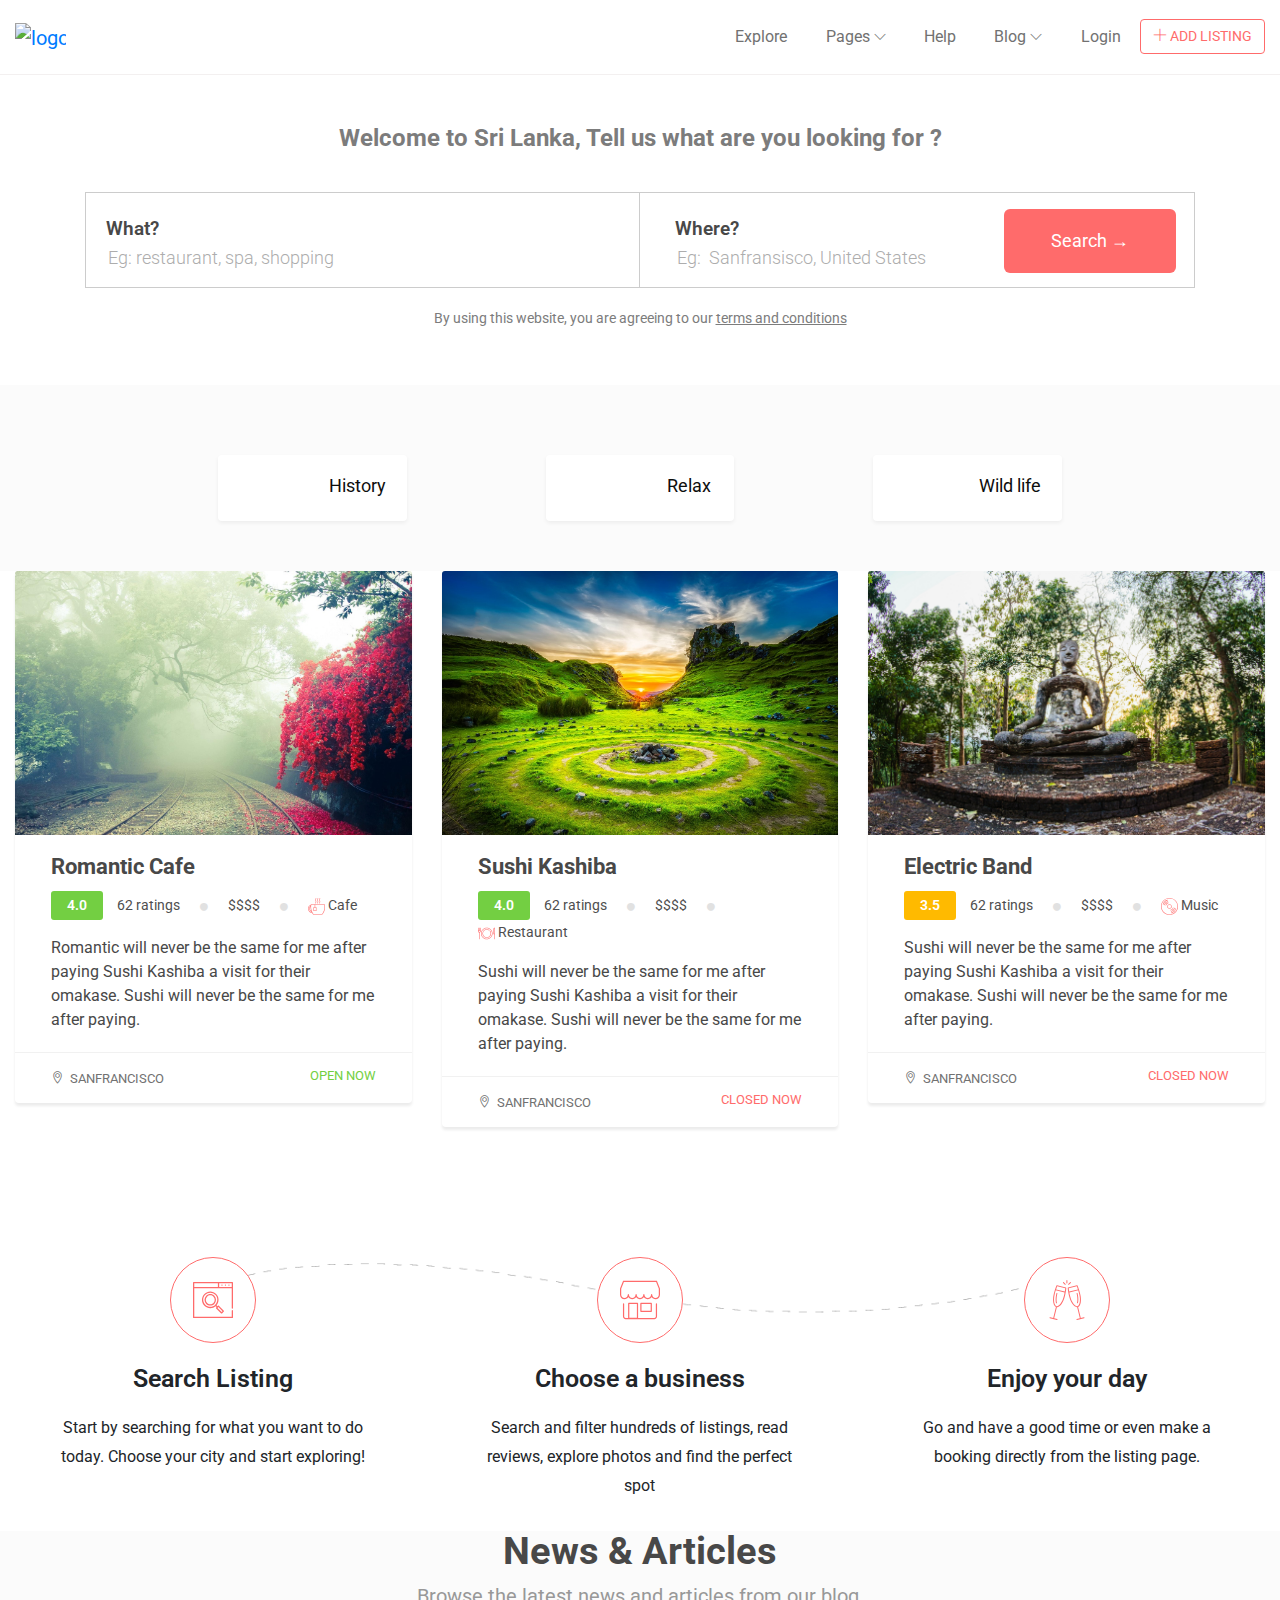
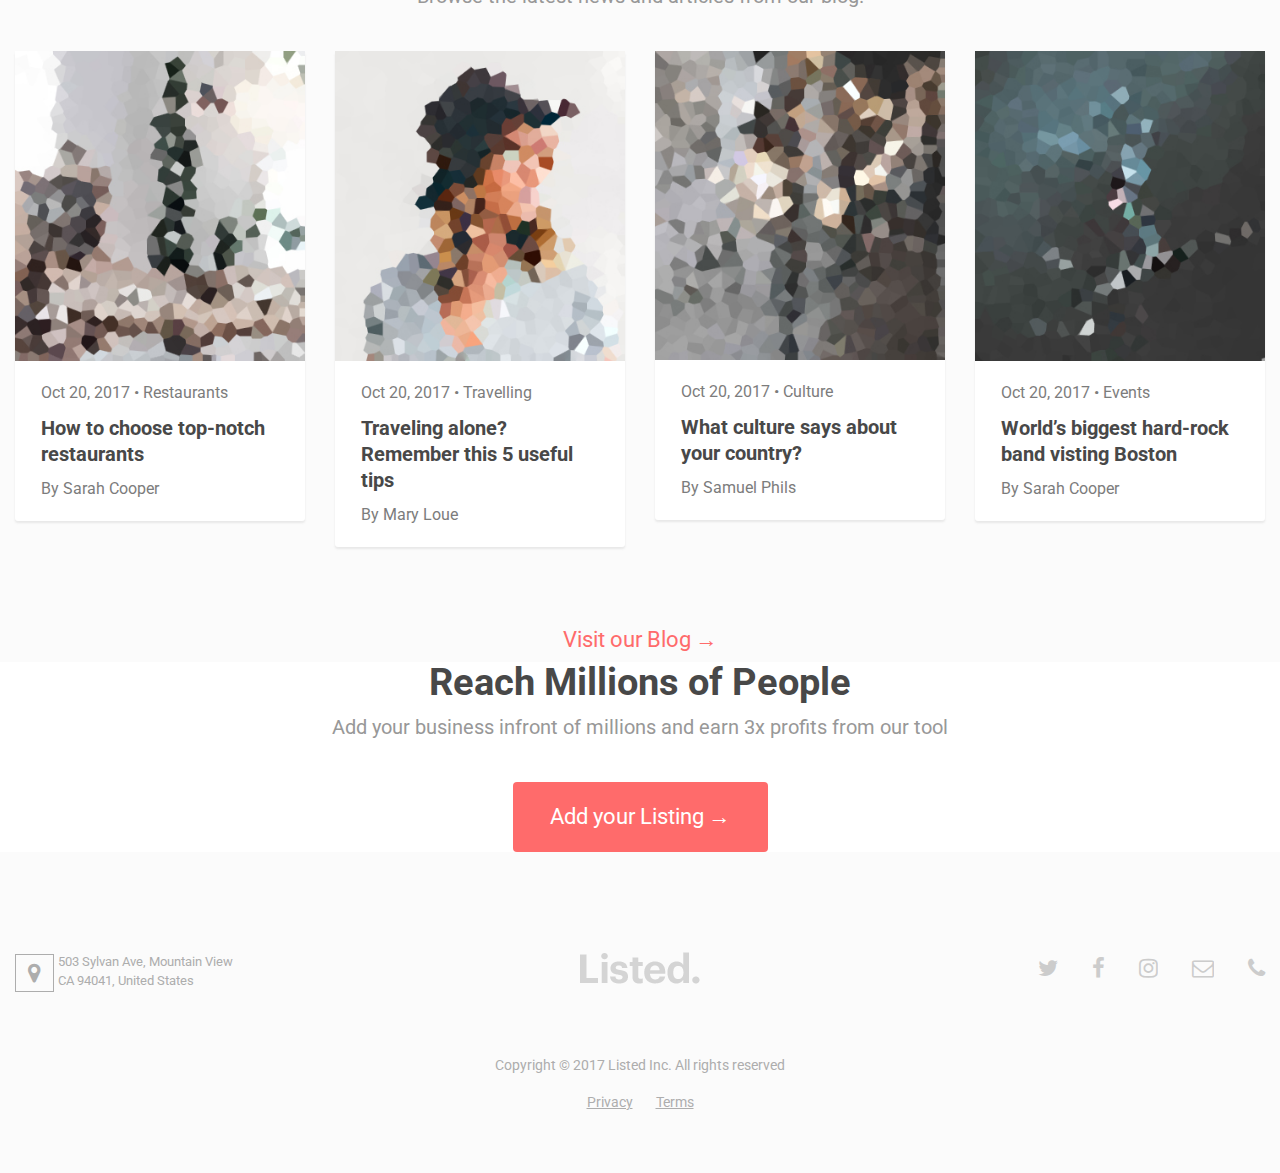
==== commit e32c7bec: "initial site structure" ====
--- a/index.html
+++ b/index.html
@@ -12,7 +12,7 @@
     <!-- Favicons -->
     <link rel="shortcut icon" href="#">
     <!-- Page Title -->
-    <title>Listed</title>
+    <title>ARTours</title>
     <!-- Bootstrap CSS -->
     <link rel="stylesheet" href="css/bootstrap.min.css">
     <!-- Google Fonts -->
@@ -35,7 +35,8 @@
                 <div class="row">
                     <div class="col-md-12">
                         <nav class="navbar navbar-expand-lg">
-                            <a class="navbar-brand" href="index.html"><img src="images/logo.png" alt="logo"></a>
+                            <a class="navbar-brand" href="index.html"><img style="height: 32px;"  src="https://image.ibb.co/eWohs8/ar_tours_logo.png" alt="logo"></a>
+                            <!--<a class="navbar-brand" href="index.html"><img src="images/logo.png" alt="logo"></a>-->
                             <button class="navbar-toggler" type="button" data-toggle="collapse" data-target="#navbarNavDropdown" aria-controls="navbarNavDropdown" aria-expanded="false" aria-label="Toggle navigation">
                 <span class="ti-menu"></span>
               </button>
@@ -161,8 +162,7 @@
         <div class="container">
             <div class="row d-flex justify-content-center">
                 <div class="hero-title">
-                    <h1>What’s your plan today?</h1>
-                    <h3>Find out perfect place to hangout in your city from over 1258 listings </h3>
+                    <h3 style="font-weight: bolder !important;">Welcome to Sri Lanka, Tell us what are you looking for ?</h3>
                 </div>
             </div>
             <div class="row">
@@ -197,22 +197,53 @@
             </div>
         </div>
     </section>
+    <section>
+    <div class="popular-link-set gray">
+        <div class="row justify-content-center">
+            <div class="col-md-1"></div>
+            <div class="col-md-1"></div>
+            <div class="col-md-2">
+                <div class="btn-wrap btn-wrap2">
+                    <a style="border-width: inherit;display: flex;flex-direction: row;padding: 0px 0px 0px 0px; box-shadow: rgba(0, 0, 0, 0.06) 0px 2px 4px 0px !important;background: #ffffff;color: #0e0e0e;" href="listing.html" class="btn btn-simple">
+                        <div style="border-radius: 2px;background-size: cover;float: left; width: 100px; height: 66px; background-image: url('https://preview.ibb.co/iaiJzo/history.jpg');"></div>
+                        <div style="padding: 11%; font-size: smaller;">History</div>
+                    </a>
+                </div>
+            </div>
+
+            <div class="col-md-1"></div>
+            <div class="col-md-2">
+                <div class="btn-wrap btn-wrap2">
+                    <a style="border-width: inherit;display: flex;flex-direction: row;padding: 0px 0px 0px 0px; box-shadow: rgba(0, 0, 0, 0.06) 0px 2px 4px 0px !important;background: #ffffff;color: #0e0e0e;" href="listing.html" class="btn btn-simple">
+                        <div style="border-radius: 2px;background-size: cover;float: left; width: 100px; height: 66px; background-image: url('https://images.pexels.com/photos/871060/pexels-photo-871060.jpeg?auto=compress&cs=tinysrgb&dpr=2&h=650&w=940');"></div>
+                        <div style="padding: 11%; font-size: smaller;">Relax</div>
+                    </a>
+                </div>
+            </div>
+            <div class="col-md-1"></div>
+
+            <div class="col-md-2">
+                <div class="btn-wrap btn-wrap2">
+                    <a style="border-width: inherit;display: flex;flex-direction: row;padding: 0px 0px 0px 0px; box-shadow: rgba(0, 0, 0, 0.06) 0px 2px 4px 0px !important;background: #ffffff;color: #0e0e0e;" href="listing.html" class="btn btn-simple">
+                        <div style="border-radius: 2px;background-size: cover;float: left; width: 100px; height: 66px; background-image: url('https://a0.muscache.com/im/pictures/8b7519ec-2c82-4c09-8233-fd4d2715bbf9.jpg?aki_policy=large');"></div>
+                        <div style="padding: 11%; font-size: smaller;">Wild life</div>
+                    </a>
+                </div>
+            </div>
+            <div class="col-md-1"></div>
+            <div class="col-md-1"></div>
+        </div>
+    </div>
+    </section>
+
 
     <!--============================= FEATURED LISTING =============================-->
     <section class="main-block featured-wrap">
         <div class="container-fluid">
-            <div class="row justify-content-center">
-                <div class="col-md-10">
-                    <div class="titile-block">
-                        <h2>Featured Listings</h2>
-                        <p>These listings are featured and rated popular by our community</p>
-                    </div>
-                </div>
-            </div>
             <div class="row">
                 <div class="col-md-4 card-1">
                     <div class="card">
-                        <img class="card-img-top" src="images/featured-img2.jpg" alt="Card image cap">
+                        <img class="card-img-top" src="images/home-image-1.jpeg" alt="Card image cap">
                         <div class="card-body">
                             <h5 class="card-title">Romantic Cafe</h5>
                             <ul class="card-rating">
@@ -239,7 +270,7 @@
                 </div>
                 <div class="col-md-4 card-2">
                     <div class="card">
-                        <img class="card-img-top" src="images/featured-img1.jpg" alt="Card image cap">
+                        <img class="card-img-top" src="images/home-image-2.jpeg" alt="Card image cap">
                         <div class="card-body">
                             <h5 class="card-title">Sushi Kashiba</h5>
                             <ul class="card-rating">
@@ -266,7 +297,7 @@
 
                 <div class="col-md-4 card-2">
                     <div class="card card-last">
-                        <img class="card-img-top" src="images/featured-img3.jpg" alt="Card image cap">
+                        <img class="card-img-top" src="images/home-image-3.jpg" alt="Card image cap">
                         <div class="card-body">
                             <h5 class="card-title">Electric Band</h5>
                             <ul class="card-rating">
@@ -299,81 +330,10 @@
         </div>
     </section>
     <!--//END FEATURED LISTING -->
-    <!--============================= DETAILED ITEM  =============================-->
-    <section class="main-block gray">
-        <div class="container-fluid">
-            <div class="row">
-                <div class="col-md-6">
-                    <div class="grid">
-                        <figure class="effect-chico">
-                            <img src="images/gal1.jpg" alt="#" class="img-fluid">
-                            <figcaption>
-                                <div class="effect-caption-wrap">
-                                    <h2>New York</h2>
-                                    <p>1500+ Listings</p>
-                                </div>
-                            </figcaption>
-                        </figure>
-                    </div>
-                </div>
-
-                <div class="col-md-6">
-                    <div class="row detailed-item-mr">
-                        <div class="col-md-12">
-                            <div class="grid">
-                                <figure class="effect-chico">
-                                    <img src="images/gal2.jpg" alt="#" class="img-fluid">
-                                    <figcaption>
-                                        <div class="effect-caption-wrap">
-                                            <h2>San Diego</h2>
-                                            <p>300+ Listings</p>
-                                        </div>
-                                    </figcaption>
-                                </figure>
-                            </div>
-                        </div>
-                    </div>
-                    <div class="row">
-                        <div class="col-md-6">
-                            <div class="grid">
-                                <figure class="effect-chico">
-                                    <img src="images/gal3.jpg" alt="#" class="img-fluid">
-                                    <div class="effect-caption-wrap">
-                                        <h2>Chicago</h2>
-                                        <p>800+ Listings</p>
-                                    </div>
-                                </figure>
-                            </div>
-                        </div>
-                        <div class="col-md-6">
-                            <div class="grid">
-                                <figure class="effect-chico">
-                                    <img src="images/gal4.jpg" alt="#" class="img-fluid">
-                                    <div class="effect-caption-wrap">
-                                        <h2>Boston</h2>
-                                        <p>210+ Listings</p>
-                                    </div>
-                                </figure>
-                            </div>
-                        </div>
-                    </div>
-                </div>
-            </div>
-        </div>
-    </section>
-    <!--//END DETAILED ITEM -->
+
     <!--============================= HOW IT WORKS  =============================-->
     <section class="main-block howit-work-wrap">
         <div class="container-fluid">
-            <div class="row justify-content-center">
-                <div class="col-md-10">
-                    <div class="titile-block">
-                        <h2>How it works?</h2>
-                        <p>Its really simple. Follow the steps and get started today!</p>
-                    </div>
-                </div>
-            </div>
-
             <div class="row justify-content-center">
                 <div class="col-md-8">
                     <div class="howit-bg"></div>
--- a/css/style.css
+++ b/css/style.css
@@ -1,166 +1,168 @@
 /*------------------------------------------------------------------
-Theme Name: Listing - Responsive Bootstrap Landing Page
-Version: 1.0
-Author: 
--------------------------------------------------------------------*/
+ Theme Name: Listing - Responsive Bootstrap Landing Page
+ Version: 1.0
+ Author:
+ -------------------------------------------------------------------*/
 /*------------------------------------------------------------------
-[TABLE OF CONTENTS]
-    
-    1. GLOBAL STYLES
-
-
-/* ==============================================================
-   GLOBAL STYLES
-   ============================================================== */
+ [TABLE OF CONTENTS]
+ 1. GLOBAL STYLES
+ /* ==============================================================
+ GLOBAL STYLES
+ ============================================================== */
 body {
-  font-family: 'Roboto', sans-serif; }
-
+  font-family: 'Roboto', sans-serif;
+}
 h1 {
-  font-size: 60px; }
-  @media (max-width: 992px) {
-    h1 {
-      font-size: 50px; } }
-  @media (max-width: 768px) {
-    h1 {
-      font-size: 40px; } }
-  @media (max-width: 576px) {
-    h1 {
-      font-size: 33px; } }
-
+  font-size: 60px;
+}
+@media (max-width: 992px) {
+  h1 {
+    font-size: 50px;
+  }
+}
+@media (max-width: 768px) {
+  h1 {
+    font-size: 40px;
+  }
+}
+@media (max-width: 576px) {
+  h1 {
+    font-size: 33px;
+  }
+}
 h2 {
   font-size: 38px;
   font-weight: 700;
-  color: #484848; }
-  @media (max-width: 576px) {
-    h2 {
-      font-size: 28px; } }
-
+  color: #484848;
+}
+@media (max-width: 576px) {
+  h2 {
+    font-size: 28px;
+  }
+}
 h3 {
   font-size: 27px;
-  font-family: 'Roboto', sans-serif; }
-  @media (max-width: 992px) {
-    h3 {
-      font-size: 20px; } }
-
+  font-family: 'Roboto', sans-serif;
+}
+@media (max-width: 992px) {
+  h3 {
+    font-size: 20px;
+  }
+}
 h4 {
-  font-size: 25px; }
-  @media (max-width: 992px) {
-    h4 {
-      font-size: 22px; } }
-
+  font-size: 25px;
+}
+@media (max-width: 992px) {
+  h4 {
+    font-size: 22px;
+  }
+}
 h5 {
   font-size: 22px;
   font-weight: 700;
-  color: #484848; }
-
-.main-block {
-  padding: 100px 0; }
-  @media (max-width: 992px) {
-    .main-block {
-      padding: 44px 0; } }
-
+  color: #484848;
+}
+@media (max-width: 992px) {
+  .main-block {
+    padding: 44px 0;
+  }
+}
 footer.main-block {
-  padding: 100px 0 60px; }
-
+  padding: 100px 0 60px;
+}
 .gray {
-  background: #fbfbfb; }
-
+  background: #fbfbfb;
+}
 .gray-dark {
-  background: #f5f5f5; }
-
+  background: #f5f5f5;
+}
 .container-fluid {
-  max-width: 1500px; }
-
+  max-width: 1500px;
+}
 .container-fw {
-  max-width: 100% !important; }
-
+  max-width: 100% !important;
+}
 .container-subpage {
-  max-width: 100% !important; }
-
+  max-width: 100% !important;
+}
 @media (max-width: 992px) {
   .responsive-wrap {
     max-width: 100%;
-    -webkit-box-flex: 100%;
-    -ms-flex: 100%;
-    flex: 100%; } }
-
+    flex: 100%;
+  }
+}
 @media (max-width: 992px) {
   .responsive-block {
     max-width: 50%;
-    -webkit-box-flex: 50%;
-    -ms-flex: 50%;
-    flex: 50%; } }
-
+    flex: 50%;
+  }
+}
 @media (max-width: 576px) {
   .responsive-block {
     max-width: 100%;
-    -webkit-box-flex: 100%;
-    -ms-flex: 100%;
-    flex: 100%; } }
-
+    flex: 100%;
+  }
+}
 /* ==============================================================
-   NAV MENU
-   ============================================================== */
+ NAV MENU
+ ============================================================== */
 .nav-menu {
   background: #fff;
-  border-bottom: 1px solid #f3f0f0; }
-
+  border-bottom: 1px solid #f3f0f0;
+}
 .nav-item a {
   color: #4e4e4e;
-  font-weight: 400; }
-  .nav-item a:hover {
-    color: #ff6b6b;
-    background: none; }
-
+  font-weight: 400;
+}
+.nav-item a:hover {
+  color: #ff6b6b;
+  background: none;
+}
 .nav-item span {
-  font-size: 12px; }
-
+  font-size: 12px;
+}
 .nav-link {
   opacity: 0.8;
-  -webkit-transition: 0.3s;
-  -o-transition: 0.3s;
-  transition: 0.3s; }
-  .nav-link:hover {
-    opacity: 1; }
-
+  transition: 0.3s;
+}
+.nav-link:hover {
+  opacity: 1;
+}
 .navbar-expand-lg .navbar-nav .nav-link {
   padding-right: 1.2rem;
   padding-left: 1.2rem;
-  outline: none; }
-
+  outline: none;
+}
 .btn-outline-danger {
   color: #ff6b6b;
   border-color: #ff6b6b;
-  -webkit-transition: 0.3s;
-  -o-transition: 0.3s;
   transition: 0.3s;
   text-transform: uppercase;
   font-size: 14px;
-  margin: 2px 0 0; }
-  .btn-outline-danger:hover, .btn-outline-danger:focus {
-    color: #fff;
-    border-color: #ff6b6b;
-    background: #ff6b6b;
-    -webkit-box-shadow: none;
-    box-shadow: none; }
-
-.navbar-toggler:hover,
-.navbar-toggler:focus {
+  margin: 2px 0 0;
+}
+.btn-outline-danger:hover, .btn-outline-danger:focus {
+  color: #fff;
+  border-color: #ff6b6b;
+  background: #ff6b6b;
+  box-shadow: none;
+}
+.navbar-toggler:hover, .navbar-toggler:focus {
   outline: none;
-  cursor: pointer; }
-
+  cursor: pointer;
+}
 .navbar {
-  padding: 1rem 0; }
-
+  padding: 1rem 0;
+}
 .dropdown-item {
   border-bottom: 1px solid #f5f0f0;
   line-height: 1.8;
-  padding: 0.45rem 1.5rem; }
-
+  padding: 0.45rem 1.5rem;
+}
 .dropdown-menu {
   border-radius: 0;
-  padding: 0; }
-
+  padding: 0;
+}
 @media (min-width: 992px) {
   .dropdown .dropdown-menu {
     display: block;
@@ -170,76 +172,87 @@
     -moz-transition: all 0.2s ease;
     -webkit-transition: all 0.2s ease;
     -o-transition: all 0.2s ease;
-    -ms-transition: all 0.2s ease; }
+    -ms-transition: all 0.2s ease;
+  }
   .dropdown:hover > .dropdown-menu {
     visibility: visible;
-    opacity: 1; }
+    opacity: 1;
+  }
   .dropdown-submenu:hover .dropdown-menu1 {
     visibility: visible;
-    opacity: 1; }
+    opacity: 1;
+  }
   .navbar-toggleable-md .navbar-collapse {
-    -webkit-box-pack: center;
-    -ms-flex-pack: center;
-    justify-content: center; }
+    justify-content: center;
+  }
   .navbar-toggleable-md .navbar-nav {
-    -webkit-box-align: center;
-    -ms-flex-align: center;
-    align-items: center; } }
-
+    align-items: center;
+  }
+}
 @media (max-width: 992px) {
   .navbar-nav {
-    margin: 20px 0; }
+    margin: 20px 0;
+  }
   .dropdown-menu {
     background-color: #f7f7f7;
-    border: 0; } }
-
+    border: 0;
+  }
+}
 /* ==============================================================
-   MAIN TITLE
-   ============================================================== */
+ MAIN TITLE
+ ============================================================== */
 .hero-wrap {
   text-align: center;
-  min-height: 500px; }
-  @media (max-width: 767px) {
-    .hero-wrap {
-      min-height: 600px; } }
-  .hero-wrap h1 {
-    color: #484848;
-    font-weight: 700; }
+  min-height: 310px;
+}
+@media (max-width: 767px) {
+  .hero-wrap {
+    min-height: 600px;
+  }
+}
+.hero-wrap h1 {
+  color: #484848;
+  font-weight: 700;
+}
+.hero-wrap h3 {
+  color: #7c7c7c;
+  margin: 15px 0 0;
+  font-size: 24px;
+  font-weight: 300;
+}
+@media (max-width: 767px) {
   .hero-wrap h3 {
-    color: #7c7c7c;
-    margin: 15px 0 0;
-    font-size: 24px;
-    font-weight: 300; }
-    @media (max-width: 767px) {
-      .hero-wrap h3 {
-        font-size: 16px;
-        line-height: 1.5; } }
-
+    font-size: 16px;
+    line-height: 1.5;
+  }
+}
 .search-box {
   border: 1px solid #ccc;
-  margin: 40px 0 0; }
-
+  margin: 40px 0 0;
+}
 .search-box_line {
-  border-right: 1px solid #ccc; }
-  @media (max-width: 767px) {
-    .search-box_line {
-      border: none; } }
-
-.search-box1,
-.search-box2 {
+  border-right: 1px solid #ccc;
+}
+@media (max-width: 767px) {
+  .search-box_line {
+    border: none;
+  }
+}
+.search-box1, .search-box2 {
   text-align: left;
-  padding: 15px 20px; }
-  @media (max-width: 768px) {
-    .search-box1,
-    .search-box2 {
-      border-bottom: 1px solid #ccc; } }
-  .search-box1 label,
-  .search-box2 label {
-    font-size: 19px;
-    font-weight: 600;
-    color: #484848;
-    margin: 0; }
-
+  padding: 15px 20px;
+}
+@media (max-width: 768px) {
+  .search-box1, .search-box2 {
+    border-bottom: 1px solid #ccc;
+  }
+}
+.search-box1 label, .search-box2 label {
+  font-size: 19px;
+  font-weight: 600;
+  color: #484848;
+  margin: 0;
+}
 .search-form {
   margin: 0;
   color: #484848;
@@ -248,35 +261,36 @@
   font-weight: 300;
   border: none;
   width: 64%;
-  background: none; }
-  .search-form::-webkit-input-placeholder {
-    color: #adadad; }
-  .search-form:-ms-input-placeholder {
-    color: #adadad; }
-  .search-form::-ms-input-placeholder {
-    color: #adadad; }
-  .search-form::placeholder {
-    color: #adadad; }
-  @media (max-width: 992px) {
-    .search-form {
-      width: 100%; } }
-  .search-form:focus {
-    outline: none; }
-
+  background: none;
+}
+.search-form::placeholder {
+  color: #adadad;
+}
+@media (max-width: 992px) {
+  .search-form {
+    width: 100%;
+  }
+}
+.search-form:focus {
+  outline: none;
+}
 .search-box2 {
   position: relative;
   border: none;
   width: 100%;
-  display: inline-block; }
-  .search-box2 p {
-    color: #484848; }
-
+  display: inline-block;
+}
+.search-box2 p {
+  color: #484848;
+}
 .search-box-title {
-  margin: 7px 0 0; }
-  @media (max-width: 768px) {
-    .search-box-title {
-      display: block; } }
-
+  margin: 7px 0 0;
+}
+@media (max-width: 768px) {
+  .search-box-title {
+    display: block;
+  }
+}
 .btn-search {
   position: absolute;
   top: 29%;
@@ -284,246 +298,269 @@
   background: #ff6b6b;
   border-radius: 6px;
   text-align: center;
-  -webkit-transition: 0.3s;
-  -o-transition: 0.3s;
-  transition: 0.3s; }
-  @media (max-width: 992px) {
-    .btn-search {
-      position: inherit;
-      margin: 15px 0 0; } }
-  .btn-search:hover {
-    background: #ea5555;
-    color: #fff; }
+  transition: 0.3s;
+}
+@media (max-width: 992px) {
+  .btn-search {
+    position: inherit;
+    margin: 15px 0 0;
+  }
+}
+.btn-search:hover {
+  background: #ea5555;
+  color: #fff;
+}
+.btn-search .btn-simple {
+  color: #fff;
+  padding: 20px 46px;
+  font-size: 18px;
+}
+@media (max-width: 1200px) {
   .btn-search .btn-simple {
-    color: #fff;
-    padding: 20px 46px;
-    font-size: 18px; }
-    @media (max-width: 1200px) {
-      .btn-search .btn-simple {
-        padding: 18px 31px; } }
-    .btn-search .btn-simple:hover, .btn-search .btn-simple:focus {
-      color: #fff; }
-
+    padding: 18px 31px;
+  }
+}
+.btn-search .btn-simple:hover, .btn-search .btn-simple:focus {
+  color: #fff;
+}
 /* ==============================================================
-   HOME 2
-   ============================================================== */
+ HOME 2
+ ============================================================== */
 .home-bg {
   background: url(../images/home-bg1.jpg) no-repeat fixed;
-  background-size: cover; }
-  .home-bg .hero-title h1 {
-    color: #fff; }
-  .home-bg .hero-title h3 {
-    color: #fff; }
-  .home-bg .search-box-title label {
-    color: #fff; }
-  .home-bg .search-box-title .search-form {
-    color: #fff; }
-    .home-bg .search-box-title .search-form::-webkit-input-placeholder {
-      color: rgba(255, 255, 255, 0.7); }
-    .home-bg .search-box-title .search-form:-ms-input-placeholder {
-      color: rgba(255, 255, 255, 0.7); }
-    .home-bg .search-box-title .search-form::-ms-input-placeholder {
-      color: rgba(255, 255, 255, 0.7); }
-    .home-bg .search-box-title .search-form::placeholder {
-      color: rgba(255, 255, 255, 0.7); }
-  .home-bg .search-bottom-title {
-    color: #fff; }
-    .home-bg .search-bottom-title a {
-      color: #fff; }
-
+  background-size: cover;
+}
+.home-bg .hero-title h1 {
+  color: #fff;
+}
+.home-bg .hero-title h3 {
+  color: #fff;
+}
+.home-bg .search-box-title label {
+  color: #fff;
+}
+.home-bg .search-box-title .search-form {
+  color: #fff;
+}
+.home-bg .search-box-title .search-form::placeholder {
+  color: rgba(255, 255, 255, 0.7);
+}
+.home-bg .search-bottom-title {
+  color: #fff;
+}
+.home-bg .search-bottom-title a {
+  color: #fff;
+}
 /* ==============================================================
-   POPULAR
-   ============================================================== */
+ POPULAR
+ ============================================================== */
 .popular-link-set {
-  padding: 50px 0; }
-
+  padding: 50px 0;
+}
 .popular-link-wrap {
-  text-align: center; }
-  .popular-link-wrap p {
-    color: #adadad;
-    font-size: 14px; }
-
+  text-align: center;
+}
+.popular-link-wrap p {
+  color: #adadad;
+  font-size: 14px;
+}
 .popular-links {
   text-align: center;
   max-width: 800px;
-  margin: 0 auto; }
-  .popular-links ul {
-    padding: 0;
-    margin: 0;
-    border: 1px solid #dadada;
-    background: #fff; }
-    .popular-links ul li {
-      list-style: none;
-      border-right: 1px solid #dadada;
-      width: 20%;
-      word-wrap: break-word;
-      -webkit-transition: 0.3s;
-      -o-transition: 0.3s;
-      transition: 0.3s; }
-      @media (max-width: 768px) {
-        .popular-links ul li {
-          width: 100%;
-          border-right: none;
-          border-bottom: 1px solid #dadada; } }
-      .popular-links ul li:hover {
-        background: #fbfbfb; }
-      .popular-links ul li:last-child {
-        border: none; }
-      .popular-links ul li a {
-        color: #7c7c7c;
-        font-size: 14px;
-        font-family: 'Roboto', sans-serif;
-        text-transform: uppercase;
-        padding: 20px;
-        display: block; }
-        .popular-links ul li a:hover {
-          text-decoration: none; }
-
+  margin: 0 auto;
+}
+.popular-links ul {
+  padding: 0;
+  margin: 0;
+  border: 1px solid #dadada;
+  background: #fff;
+}
+.popular-links ul li {
+  list-style: none;
+  border-right: 1px solid #dadada;
+  width: 20%;
+  word-wrap: break-word;
+  transition: 0.3s;
+}
+@media (max-width: 768px) {
+  .popular-links ul li {
+    width: 100%;
+    border-right: none;
+    border-bottom: 1px solid #dadada;
+  }
+}
+.popular-links ul li:hover {
+  background: #fbfbfb;
+}
+.popular-links ul li:last-child {
+  border: none;
+}
+.popular-links ul li a {
+  color: #7c7c7c;
+  font-size: 14px;
+  font-family: 'Roboto', sans-serif;
+  text-transform: uppercase;
+  padding: 20px;
+  display: block;
+}
+.popular-links ul li a:hover {
+  text-decoration: none;
+}
 .poplar-svg {
   width: 33px;
   height: 33px;
   display: block;
-  margin: 0px auto 12px auto; }
-
+  margin: 0px auto 12px auto;
+}
 /* ==============================================================
-   FEATURED LISTING
-   ============================================================== */
+ FEATURED LISTING
+ ============================================================== */
 .titile-block {
   text-align: center;
-  margin: 0 0 40px; }
-  .titile-block p {
-    font-family: 'Roboto', sans-serif;
-    font-size: 20px;
-    color: #989898;
-    margin: 0; }
-
+  margin: 0 0 40px;
+}
+.titile-block p {
+  font-family: 'Roboto', sans-serif;
+  font-size: 20px;
+  color: #989898;
+  margin: 0;
+}
 .card {
   margin-bottom: 30px;
-  -webkit-box-shadow: 0px 3px 3px 0px #ececec;
   box-shadow: 0px 3px 3px 0px #ececec;
-  border: none; }
-  @media (max-width: 768px) {
-    .card {
-      margin: 0 0 30px; } }
-
+  border: none;
+}
+@media (max-width: 768px) {
+  .card {
+    margin: 0 0 30px;
+  }
+}
 @media (max-width: 992px) {
   .card-1 {
     max-width: 100%;
-    -webkit-box-flex: 100%;
-    -ms-flex: 100%;
     flex: 100%;
-    margin: 0 0 25px; } }
-
+    margin: 0 0 25px;
+  }
+}
 @media (max-width: 992px) {
   .card-2 {
     max-width: 50%;
-    -webkit-box-flex: 50%;
-    -ms-flex: 50%;
-    flex: 50%; } }
-
+    flex: 50%;
+  }
+}
 @media (max-width: 768px) {
   .card-2 {
     max-width: 100%;
-    -webkit-box-flex: 100%;
-    -ms-flex: 100%;
-    flex: 100%; } }
-
+    flex: 100%;
+  }
+}
 .card-last {
-  margin: 0; }
-
+  margin: 0;
+}
 .card-body {
-  padding: 1.25rem 2.25rem; }
-  @media (max-width: 1200px) {
-    .card-body {
-      padding: 1.25rem 1.25rem; } }
-
+  padding: 1.25rem 2.25rem;
+}
+@media (max-width: 1200px) {
+  .card-body {
+    padding: 1.25rem 1.25rem;
+  }
+}
 .card-text {
   font-size: 16px;
   color: #484848;
-  min-height: 75px; }
-
+  min-height: 75px;
+}
 .card-rating {
   padding: 0 0 16px;
   margin: 0;
   font-family: 'Roboto', sans-serif;
-  font-size: 16px; }
-  .card-rating li {
-    list-style: none;
-    display: inline-block;
-    color: #4e4e4e;
-    margin-right: 10px;
-    font-size: 14px; }
-    .card-rating li:first-child {
-      background: #73cf42;
-      padding: 4px 16px;
-      color: #fff;
-      font-weight: 600;
-      border-radius: 3px; }
-  .card-rating i {
-    font-size: 9px;
-    color: #e1e1e1;
-    padding: 0 6px; }
-
-.card-rating-red,
-.card-rating-yellow {
+  font-size: 16px;
+}
+.card-rating li {
+  list-style: none;
+  display: inline-block;
+  color: #4e4e4e;
+  margin-right: 10px;
+  font-size: 14px;
+}
+.card-rating li:first-child {
+  background: #73cf42;
+  padding: 4px 16px;
+  color: #fff;
+  font-weight: 600;
+  border-radius: 3px;
+}
+.card-rating i {
+  font-size: 9px;
+  color: #e1e1e1;
+  padding: 0 6px;
+}
+.card-rating-red, .card-rating-yellow {
   background: #ff6b6b;
   padding: 4px 16px;
   color: #fff;
   font-weight: 600;
-  border-radius: 3px; }
-
+  border-radius: 3px;
+}
 .card-rating-yellow {
-  background: #ffba00 !important; }
-
+  background: #ffba00 !important;
+}
 .card-bottom {
   border-top: 1px solid #f1f1f1;
-  padding: 0.8rem 2.25rem; }
-  @media (max-width: 1200px) {
-    .card-bottom {
-      padding: 0.8rem 1.25rem; } }
-  .card-bottom p {
-    margin: 0;
-    font-size: 13px;
-    color: #4e4e4e;
-    opacity: 0.8;
-    display: inline-block; }
-    .card-bottom p i {
-      padding: 0 6px 0 0; }
-  .card-bottom span {
-    float: right;
-    font-size: 13px;
-    color: #ff6b6b;
-    text-transform: uppercase; }
-
+  padding: 0.8rem 2.25rem;
+}
+@media (max-width: 1200px) {
+  .card-bottom {
+    padding: 0.8rem 1.25rem;
+  }
+}
+.card-bottom p {
+  margin: 0;
+  font-size: 13px;
+  color: #4e4e4e;
+  opacity: 0.8;
+  display: inline-block;
+}
+.card-bottom p i {
+  padding: 0 6px 0 0;
+}
+.card-bottom span {
+  float: right;
+  font-size: 13px;
+  color: #ff6b6b;
+  text-transform: uppercase;
+}
 .open-close_green {
   float: right;
   font-size: 13px;
   color: #73cf42 !important;
-  text-transform: uppercase; }
-
+  text-transform: uppercase;
+}
 .card-svg {
   width: 17px;
   height: 17px;
-  vertical-align: middle; }
-
+  vertical-align: middle;
+}
 /* ==============================================================
-   DETAILED ITEM
-   ============================================================== */
+ DETAILED ITEM
+ ============================================================== */
 .detailed-item-mr {
-  margin-bottom: 25px; }
-  @media (max-width: 800px) {
-    .detailed-item-mr {
-      margin-bottom: 0; } }
-
+  margin-bottom: 25px;
+}
+@media (max-width: 800px) {
+  .detailed-item-mr {
+    margin-bottom: 0;
+  }
+}
 .detailed-item_content {
   font-size: 17px;
   margin: 36px 0;
   line-height: 1.8;
-  display: inline-block; }
-
+  display: inline-block;
+}
 /* ==============================================================
-   HOW IT WORKS
-   ============================================================== */
+ HOW IT WORKS
+ ============================================================== */
 .howit-bg {
   background: url(../images/howit-bg.png) no-repeat top center;
   background-size: contain;
@@ -532,22 +569,26 @@
   left: 0;
   right: 0;
   width: 100%;
-  height: 100px; }
-  @media (max-width: 768px) {
-    .howit-bg {
-      display: none; } }
-
+  height: 100px;
+}
+@media (max-width: 768px) {
+  .howit-bg {
+    display: none;
+  }
+}
 .howit-icon-wrap {
   text-align: center;
-  margin: 0 0 30px; }
-  .howit-icon-wrap h4 {
-    padding: 22px 0;
-    margin: 0;
-    font-weight: 600; }
-  .howit-icon-wrap p {
-    padding: 0 30px;
-    line-height: 1.8; }
-
+  margin: 0 0 30px;
+}
+.howit-icon-wrap h4 {
+  padding: 22px 0;
+  margin: 0;
+  font-weight: 600;
+}
+.howit-icon-wrap p {
+  padding: 0 30px;
+  line-height: 1.8;
+}
 .howit-img-block {
   width: 86px;
   height: 86px;
@@ -556,346 +597,386 @@
   border-radius: 50%;
   padding: 22px;
   margin: 0 auto;
-  display: block; }
-
+  display: block;
+}
 .howit-svg {
   width: 40px;
-  height: 40px; }
-
+  height: 40px;
+}
 .howit-icon-wrap:hover .howit-img-block {
-  background: #ff6b6b; }
-
+  background: #ff6b6b;
+}
 .howit-icon-wrap:hover .howit-svg path {
-  fill: #FFF; }
-
+  fill: #fff;
+}
 .search-bottom-title {
   font-size: 14px;
   color: #7c7c7c;
-  margin: 20px 0; }
-  .search-bottom-title a {
-    color: #7c7c7c;
-    text-decoration: underline;
-    -webkit-transition: 0.3s;
-    -o-transition: 0.3s;
-    transition: 0.3s; }
-    .search-bottom-title a:hover {
-      color: #ff6b6b; }
-
+  margin: 20px 0;
+}
+.search-bottom-title a {
+  color: #7c7c7c;
+  text-decoration: underline;
+  transition: 0.3s;
+}
+.search-bottom-title a:hover {
+  color: #ff6b6b;
+}
 /* ==============================================================
-   NEWS & ARTICLE
-   ============================================================== */
+ NEWS & ARTICLE
+ ============================================================== */
 .news-block {
-  -webkit-box-shadow: 0px 2px 2px 0px rgba(222, 222, 222, 0.67);
   box-shadow: 0px 2px 2px 0px rgba(222, 222, 222, 0.67);
   border-radius: 3px;
   background: #fff;
-  -webkit-transition: 0.3s;
-  -o-transition: 0.3s;
   transition: 0.3s;
-  margin-bottom: 30px; }
-  .news-block img {
-    width: 100%; }
-  .news-block:hover {
-    -webkit-box-shadow: 0px 3px 50px 0px #dedede;
-    box-shadow: 0px 3px 50px 0px #dedede;
-    -webkit-transform: translateY(-2px);
-    -ms-transform: translateY(-2px);
-    transform: translateY(-2px); }
-
+  margin-bottom: 30px;
+}
+.news-block img {
+  width: 100%;
+}
+.news-block:hover {
+  box-shadow: 0px 3px 50px 0px rgba(222, 222, 222, 1);
+  transform: translateY(-2px);
+}
 .news-title {
-  padding: 20px 26px; }
-  .news-title p {
-    font-family: 'Roboto', sans-serif;
-    font-size: 16px;
-    color: #7c7c7c;
-    margin: 0; }
-  .news-title h5 {
-    color: #484848;
-    line-height: 1.3;
-    margin: 10px 0;
-    font-size: 20px; }
-
+  padding: 20px 26px;
+}
+.news-title p {
+  font-family: 'Roboto', sans-serif;
+  font-size: 16px;
+  color: #7c7c7c;
+  margin: 0;
+}
+.news-title h5 {
+  color: #484848;
+  line-height: 1.3;
+  margin: 10px 0;
+  font-size: 20px;
+}
 .btn-wrap {
   text-align: center;
-  margin: 40px 0 0; }
-  @media (max-width: 992px) {
-    .btn-wrap {
-      margin: 41px 0 0; } }
-
+  margin: 40px 0 0;
+}
+@media (max-width: 992px) {
+  .btn-wrap {
+    margin: 41px 0 0;
+  }
+}
 .btn-simple {
   font-size: 22px;
   color: #ff6b6b;
-  -webkit-transition: 0.3s;
-  -o-transition: 0.3s;
-  transition: 0.3s; }
-  @media (max-width: 992px) {
-    .btn-simple {
-      font-size: 17px; } }
-  .btn-simple:hover, .btn-simple:focus {
-    color: #ea5555;
-    -webkit-box-shadow: none;
-    box-shadow: none; }
-
+  transition: 0.3s;
+}
+@media (max-width: 992px) {
+  .btn-simple {
+    font-size: 17px;
+  }
+}
+.btn-simple:hover, .btn-simple:focus {
+  color: #ea5555;
+  box-shadow: none;
+}
 .btn-wrap2 {
-  margin: 20px 0 0; }
-  .btn-wrap2 .btn-simple {
-    background: #ff6b6b;
-    padding: 20px 36px;
-    color: #fff;
-    -webkit-transition: 0.3s;
-    -o-transition: 0.3s;
-    transition: 0.3s; }
-    .btn-wrap2 .btn-simple:hover {
-      background: #ea5555; }
-
+  margin: 20px 0 0;
+}
+.btn-wrap2 .btn-simple {
+  background: #ff6b6b;
+  padding: 20px 36px;
+  color: #fff;
+  transition: 0.3s;
+}
+.btn-wrap2 .btn-simple:hover {
+  background: #ea5555;
+}
 /* ==============================================================
-   FOOTER
-   ============================================================== */
+ FOOTER
+ ============================================================== */
 footer {
   position: relative;
-  z-index: 1; }
-
+  z-index: 1;
+}
 @media (max-width: 992px) {
   .location {
     text-align: center;
-    margin: 0 0 30px; } }
-
+    margin: 0 0 30px;
+  }
+}
 .location i {
   color: #adadad;
   font-size: 22px;
   border: 1px solid #adadad;
   padding: 7px 12px;
   vertical-align: top;
-  margin: 2px 12px 0 0; }
-  @media (max-width: 1300px) {
-    .location i {
-      margin: 2px 0 0 0; } }
-
+  margin: 2px 12px 0 0;
+}
+@media (max-width: 1300px) {
+  .location i {
+    margin: 2px 0 0 0;
+  }
+}
 .location p {
   display: inline-block;
   font-size: 13px;
-  color: #adadad; }
-  @media (max-width: 992px) {
-    .location p {
-      display: block;
-      margin: 10px 0 0; } }
-
+  color: #adadad;
+}
+@media (max-width: 992px) {
+  .location p {
+    display: block;
+    margin: 10px 0 0;
+  }
+}
 .footer-logo_wrap {
-  text-align: center; }
-
+  text-align: center;
+}
 .social-icons {
   padding: 0;
   margin: 0;
-  text-align: right; }
-  @media (max-width: 992px) {
-    .social-icons {
-      text-align: center;
-      margin: 30px 0 0; } }
+  text-align: right;
+}
+@media (max-width: 992px) {
+  .social-icons {
+    text-align: center;
+    margin: 30px 0 0;
+  }
+}
+.social-icons li {
+  list-style: none;
+  display: inline-block;
+  margin-left: 12px;
+  margin-left: 30px;
+}
+@media (max-width: 992px) {
   .social-icons li {
-    list-style: none;
-    display: inline-block;
-    margin-left: 12px;
-    margin-left: 30px; }
-    @media (max-width: 992px) {
-      .social-icons li {
-        margin: 0 15px; } }
-    .social-icons li a {
-      color: #adadad;
-      font-size: 22px;
-      opacity: 0.6;
-      -webkit-transition: 0.3s;
-      -o-transition: 0.3s;
-      transition: 0.3s; }
-      .social-icons li a:hover {
-        opacity: 1; }
-
+    margin: 0 15px;
+  }
+}
+.social-icons li a {
+  color: #adadad;
+  font-size: 22px;
+  opacity: 0.6;
+  transition: 0.3s;
+}
+.social-icons li a:hover {
+  opacity: 1;
+}
 .copyright {
   text-align: center;
   font-size: 14px;
   font-family: 'Roboto', sans-serif;
-  color: #adadad; }
-  .copyright a {
-    text-decoration: underline;
-    color: #adadad;
-    margin: 0 10px;
-    -webkit-transition: 0.3s;
-    -o-transition: 0.3s;
-    transition: 0.3s; }
-    .copyright a:hover {
-      color: #484848; }
-
+  color: #adadad;
+}
+.copyright a {
+  text-decoration: underline;
+  color: #adadad;
+  margin: 0 10px;
+  transition: 0.3s;
+}
+.copyright a:hover {
+  color: #484848;
+}
 /* ==============================================================
-   DETAIL PAGE
-   ============================================================== */
+ DETAIL PAGE
+ ============================================================== */
 .detail-filter-wrap {
   padding: 17px 0;
-  border-bottom: 1px solid #e7e7e7; }
-  @media (max-width: 992px) {
-    .detail-filter-wrap {
-      border: 0; } }
-  .detail-filter-wrap p {
-    font-size: 18px;
-    color: #3e434b;
-    font-weight: 300;
-    margin: 6px 0 0; }
-    .detail-filter-wrap p span {
-      font-weight: 500; }
-
+  border-bottom: 1px solid #e7e7e7;
+}
+@media (max-width: 992px) {
+  .detail-filter-wrap {
+    border: 0;
+  }
+}
+.detail-filter-wrap p {
+  font-size: 18px;
+  color: #3e434b;
+  font-weight: 300;
+  margin: 6px 0 0;
+}
+.detail-filter-wrap p span {
+  font-weight: 500;
+}
 .detail-filter {
-  text-align: right; }
-  @media (max-width: 992px) {
-    .detail-filter {
-      text-align: left; } }
-  .detail-filter p {
-    font-weight: 300;
-    color: #3e434b;
-    font-size: 14px;
-    display: inline-block;
-    margin: 0 10px 0 0; }
-
+  text-align: right;
+}
+@media (max-width: 992px) {
+  .detail-filter {
+    text-align: left;
+  }
+}
+.detail-filter p {
+  font-weight: 300;
+  color: #3e434b;
+  font-size: 14px;
+  display: inline-block;
+  margin: 0 10px 0 0;
+}
 .map-responsive-wrap {
-  display: none; }
-  @media (max-width: 992px) {
-    .map-responsive-wrap {
-      display: block; } }
-  .map-responsive-wrap iframe {
-    width: 100%;
-    height: 800px; }
-
+  display: none;
+}
+@media (max-width: 992px) {
+  .map-responsive-wrap {
+    display: block;
+  }
+}
+.map-responsive-wrap iframe {
+  width: 100%;
+  height: 800px;
+}
 .contact-map {
-  min-height: 500px; }
-
+  min-height: 500px;
+}
 .map-icon {
   display: none;
   border: 1px solid #737882;
   color: #737882;
   padding: 10px 20px;
   opacity: 0.6;
-  -webkit-transition: all 0.5s ease;
-  -o-transition: all 0.5s ease;
-  transition: all 0.5s ease; }
-  .map-icon:hover {
-    text-decoration: none;
-    color: #737882;
-    opacity: 1; }
-  @media (max-width: 992px) {
-    .map-icon {
-      display: block; } }
-  @media (max-width: 480px) {
-    .map-icon {
-      margin: 10px 0 0; } }
-  .map-icon span {
-    font-size: 22px; }
-
+  transition: all 0.5s ease;
+}
+.map-icon:hover {
+  text-decoration: none;
+  color: #737882;
+  opacity: 1;
+}
+@media (max-width: 992px) {
+  .map-icon {
+    display: block;
+  }
+}
+@media (max-width: 480px) {
+  .map-icon {
+    margin: 10px 0 0;
+  }
+}
+.map-icon span {
+  font-size: 22px;
+}
 .map-toggle {
-  display: none; }
-
+  display: none;
+}
 .filter-dropdown {
-  display: inline-block; }
-  .filter-dropdown select {
-    border-radius: 0; }
-
+  display: inline-block;
+}
+.filter-dropdown select {
+  border-radius: 0;
+}
 .detail-checkbox-wrap {
-  padding: 22px 0; }
-
+  padding: 22px 0;
+}
 .detail-options-wrap {
-  padding: 15px 0; }
+  padding: 15px 0;
+}
+.detail-options-wrap .featured-place-wrap {
+  margin: 0;
+}
+.detail-options-wrap .featured-place-wrap:hover {
+  box-shadow: none;
+}
+@media (max-width: 992px) {
   .detail-options-wrap .featured-place-wrap {
-    margin: 0; }
-    .detail-options-wrap .featured-place-wrap:hover {
-      -webkit-box-shadow: none;
-      box-shadow: none; }
-    @media (max-width: 992px) {
-      .detail-options-wrap .featured-place-wrap {
-        margin: 0 0 30px; } }
-
+    margin: 0 0 30px;
+  }
+}
 @media (max-width: 992px) {
   .responsive-wrap {
     max-width: 100%;
-    -webkit-box-flex: 100%;
-    -ms-flex: 100%;
     flex: 100%;
-    z-index: 999; } }
-
+    z-index: 999;
+  }
+}
 .map-wrap {
-  padding: 0; }
-
+  padding: 0;
+}
 .map-fix {
   position: fixed;
   top: 0;
   right: 0;
   bottom: 0;
   width: 41.7%;
-  z-index: 0; }
-  @media (max-width: 992px) {
-    .map-fix {
-      display: none;
-      top: 0;
-      left: 0;
-      width: 100%; } }
-
+  z-index: 0;
+}
+@media (max-width: 992px) {
+  .map-fix {
+    display: none;
+    top: 0;
+    left: 0;
+    width: 100%;
+  }
+}
 .map-fix .map-close {
-  display: none; }
-  @media (max-width: 992px) {
-    .map-fix .map-close {
-      display: block;
-      position: absolute;
-      top: 100px;
-      right: 20px;
-      z-index: 10;
-      color: #ff6b6b;
-      background: #FFF;
-      padding: 8px;
-      border: solid 1px #ff6b6b;
-      border-radius: 50%;
-      line-height: 0;
-      text-decoration: none; } }
-
+  display: none;
+}
+@media (max-width: 992px) {
+  .map-fix .map-close {
+    display: block;
+    position: absolute;
+    top: 100px;
+    right: 20px;
+    z-index: 10;
+    color: #ff6b6b;
+    background: #fff;
+    padding: 8px;
+    border: solid 1px #ff6b6b;
+    border-radius: 50%;
+    line-height: 0;
+    text-decoration: none;
+  }
+}
 #map {
   height: 100%;
-  width: 100%; }
-
-/* 
-   BOOKING PAGE
-   */
+  width: 100%;
+}
+/*
+ BOOKING PAGE
+ */
 /* ==============================================================
-   RESERVE A SEAT
-   ============================================================== */
+ RESERVE A SEAT
+ ============================================================== */
 .reserve-block {
-  padding: 24px 0; }
-  .reserve-block h5 {
-    color: #3e434b;
-    font-weight: 500;
-    display: inline-block;
-    margin: 0; }
+  padding: 24px 0;
+}
+.reserve-block h5 {
+  color: #3e434b;
+  font-weight: 500;
+  display: inline-block;
+  margin: 0;
+}
+.reserve-block p {
+  display: inline-block;
+  font-size: 18px;
+  color: #b2b8c3;
+  font-weight: 400;
+  padding: 0 0 0 8px;
+  margin: 0;
+}
+@media (max-width: 992px) {
   .reserve-block p {
-    display: inline-block;
-    font-size: 18px;
-    color: #b2b8c3;
-    font-weight: 400;
-    padding: 0 0 0 8px;
-    margin: 0; }
-    @media (max-width: 992px) {
-      .reserve-block p {
-        margin: 0; } }
-    .reserve-block p span {
-      color: #ff6b6b; }
-
+    margin: 0;
+  }
+}
+.reserve-block p span {
+  color: #ff6b6b;
+}
 .reserve-description {
   font-size: 15px !important;
   font-weight: 400 !important;
   padding: 0 !important;
-  margin: 0 !important; }
-
+  margin: 0 !important;
+}
 .reserve-seat-block {
-  text-align: right; }
-  @media (max-width: 992px) {
-    .reserve-seat-block {
-      margin: 15px 0 0; } }
-  @media (max-width: 768px) {
-    .reserve-seat-block {
-      text-align: left; } }
-
+  text-align: right;
+}
+@media (max-width: 992px) {
+  .reserve-seat-block {
+    margin: 15px 0 0;
+  }
+}
+@media (max-width: 768px) {
+  .reserve-seat-block {
+    text-align: left;
+  }
+}
 .reserve-rating {
   font-size: 23px;
   background: #46cd38;
@@ -903,617 +984,684 @@
   color: #fff;
   border-radius: 3px;
   display: inline-block;
-  vertical-align: top; }
-
+  vertical-align: top;
+}
 .reserve-btn .btn {
-  padding: 15px 30px; }
-
+  padding: 15px 30px;
+}
 .review-btn {
   display: inline-block;
   text-align: center;
-  margin: 3px 14px 0 14px; }
-  @media (max-width: 1200px) {
-    .review-btn {
-      margin: 3px 4px 0 4px; } }
-  @media (max-width: 576px) {
-    .review-btn {
-      margin: 3px 0px 0 0px; } }
-  .review-btn span {
-    display: block;
-    color: #8a8e96;
-    font-size: 15px; }
-  .review-btn .btn-outline-danger {
-    color: #ff6b6b;
-    border-color: #ff6b6b; }
-    .review-btn .btn-outline-danger:hover, .review-btn .btn-outline-danger:focus {
-      color: #fff;
-      background: #ff6b6b;
-      -webkit-box-shadow: none;
-      box-shadow: none;
-      outline: none; }
-
+  margin: 3px 14px 0 14px;
+}
+@media (max-width: 1200px) {
+  .review-btn {
+    margin: 3px 4px 0 4px;
+  }
+}
+@media (max-width: 576px) {
+  .review-btn {
+    margin: 3px 0px 0 0px;
+  }
+}
+.review-btn span {
+  display: block;
+  color: #8a8e96;
+  font-size: 15px;
+}
+.review-btn .btn-outline-danger {
+  color: #ff6b6b;
+  border-color: #ff6b6b;
+}
+.review-btn .btn-outline-danger:hover, .review-btn .btn-outline-danger:focus {
+  color: #fff;
+  background: #ff6b6b;
+  box-shadow: none;
+  outline: none;
+}
 .reserve-btn {
   display: inline-block;
-  vertical-align: top; }
-  @media (max-width: 768px) {
-    .reserve-btn {
-      margin: 0; } }
-  @media (max-width: 576px) {
-    .reserve-btn {
-      margin: 0 0 0; } }
-
+  vertical-align: top;
+}
+@media (max-width: 768px) {
+  .reserve-btn {
+    margin: 0;
+  }
+}
+@media (max-width: 576px) {
+  .reserve-btn {
+    margin: 0 0 0;
+  }
+}
 .custom-checkbox {
-  color: #737882; }
-
+  color: #737882;
+}
 /* ==============================================================
-   BOOKING DETAILS
-   ============================================================== */
+ BOOKING DETAILS
+ ============================================================== */
 .booking-details_wrap {
-  padding: 26px 0; }
-
+  padding: 26px 0;
+}
 .booking-your-review {
   background: #fff;
-  margin: 25px 0 0; }
-  .booking-your-review span {
-    color: #ff6b6b; }
-
+  margin: 25px 0 0;
+}
+.booking-your-review span {
+  color: #ff6b6b;
+}
 .your-rating-wrap {
   padding: 10px;
-  border: 1px solid #eaeaea; }
-  .your-rating-wrap h6 {
-    font-size: 18px;
-    margin: 0 0 14px; }
-
+  border: 1px solid #eaeaea;
+}
+.your-rating-wrap h6 {
+  font-size: 18px;
+  margin: 0 0 14px;
+}
 .your-comment-wrap {
-  position: relative; }
-
+  position: relative;
+}
 .your-rating-content {
   position: relative;
   border: 1px solid #eaeaea;
   padding: 10px;
   margin: 15px 0 6px;
   width: 100%;
-  height: 125px; }
-  .your-rating-content::-webkit-input-placeholder {
-    color: #ccc; }
-  .your-rating-content:-ms-input-placeholder {
-    color: #ccc; }
-  .your-rating-content::-ms-input-placeholder {
-    color: #ccc; }
-  .your-rating-content::placeholder {
-    color: #ccc; }
-
+  height: 125px;
+}
+.your-rating-content::placeholder {
+  color: #ccc;
+}
 .your-rating-notify {
   position: absolute;
   right: 18px;
   bottom: 14px;
   font-size: 13px;
-  color: #737882; }
-
+  color: #737882;
+}
 .add-frieds {
   padding: 6px;
   width: 100%;
-  border: 1px solid #eaeaea; }
-  .add-frieds::-webkit-input-placeholder {
-    font-size: 14px; }
-  .add-frieds:-ms-input-placeholder {
-    font-size: 14px; }
-  .add-frieds::-ms-input-placeholder {
-    font-size: 14px; }
-  .add-frieds::placeholder {
-    font-size: 14px; }
-
+  border: 1px solid #eaeaea;
+}
+.add-frieds::placeholder {
+  font-size: 14px;
+}
 .add-photos-link {
-  display: block; }
-  .add-photos-link a {
-    border: 1px solid #eaeaea !important;
-    border-radius: 0 !important;
-    display: block;
-    font-size: 14px;
-    text-align: center;
-    margin: 0 !important;
-    padding: 7px !important; }
-    .add-photos-link a i {
-      padding: 0 8px 0 0; }
-
+  display: block;
+}
+.add-photos-link a {
+  border: 1px solid #eaeaea !important;
+  border-radius: 0 !important;
+  display: block;
+  font-size: 14px;
+  text-align: center;
+  margin: 0 !important;
+  padding: 7px !important;
+}
+.add-photos-link a i {
+  padding: 0 8px 0 0;
+}
 .your-rating-share {
-  margin: 15px 0 0; }
-  .your-rating-share .md-checkbox {
-    display: inline-block;
-    margin: 0 10px 0 0; }
-
+  margin: 15px 0 0;
+}
+.your-rating-share .md-checkbox {
+  display: inline-block;
+  margin: 0 10px 0 0;
+}
 hr {
-  margin-bottom: 1.8rem; }
-
+  margin-bottom: 1.8rem;
+}
 @media (max-width: 768px) {
   .your-rating-btn {
-    float: none; } }
-
+    float: none;
+  }
+}
 .your-rating-btn .btn {
   padding: 10px 18px;
   color: #fff;
-  border: none; }
-
+  border: none;
+}
 .your-rating-text {
   display: inline-block;
   font-size: 15px;
   color: #ff6b6b;
-  margin: 0 0 0 8px; }
-
+  margin: 0 0 0 8px;
+}
 .booking-checkbox_wrap {
   background: #fff;
-  padding: 30px; }
-  .booking-checkbox_wrap h4 {
-    color: #3e434b;
-    text-align: center;
-    font-weight: 500; }
-
+  padding: 30px;
+}
+.booking-checkbox_wrap h4 {
+  color: #3e434b;
+  text-align: center;
+  font-weight: 500;
+}
 .booking-checkbox {
   color: #737882;
-  font-size: 15px; }
-  .booking-checkbox p {
-    line-height: 1.8; }
-
+  font-size: 15px;
+}
+.booking-checkbox p {
+  line-height: 1.8;
+}
 .customer-review_wrap {
   display: inline-block;
-  width: 100%; }
-
+  width: 100%;
+}
 .customer-img {
   width: 110px;
   float: left;
-  text-align: center; }
-  @media (max-width: 992px) {
-    .customer-img {
-      width: 100%;
-      margin-bottom: 20px;
-      float: none; } }
-  .customer-img img {
-    border-radius: 50%; }
-  .customer-img p {
-    color: #3e434b;
-    margin: 4px 0 0;
-    text-align: center;
-    font-size: 17px;
-    line-height: 1.2; }
-  .customer-img span {
-    font-size: 13px;
-    color: #737882;
-    text-align: center; }
-
+  text-align: center;
+}
+@media (max-width: 992px) {
+  .customer-img {
+    width: 100%;
+    margin-bottom: 20px;
+    float: none;
+  }
+}
+.customer-img img {
+  border-radius: 50%;
+}
+.customer-img p {
+  color: #3e434b;
+  margin: 4px 0 0;
+  text-align: center;
+  font-size: 17px;
+  line-height: 1.2;
+}
+.customer-img span {
+  font-size: 13px;
+  color: #737882;
+  text-align: center;
+}
 .customer-content-wrap {
-  margin: 0 0 0 135px; }
-  @media (max-width: 992px) {
-    .customer-content-wrap {
-      margin: 0 0 0 110px; } }
-  @media (max-width: 992px) {
-    .customer-content-wrap {
-      margin: 0px; } }
-  .customer-content-wrap ul {
-    margin: 24px 0;
-    padding: 0; }
-    .customer-content-wrap ul li {
-      list-style: none;
-      display: inline-block;
-      margin: 0 10px 0 0; }
-      @media (max-width: 480px) {
-        .customer-content-wrap ul li {
-          margin: 0 0 10px 0; } }
-  .customer-content-wrap span {
-    color: #737882;
-    margin-right: 10px; }
-  .customer-content-wrap a {
-    border: 1px solid #ccc;
-    color: #737882;
-    font-size: 14px;
-    border-radius: 3px;
-    padding: 5px 10px; }
-    .customer-content-wrap a:hover {
-      text-decoration: none; }
-    .customer-content-wrap a span {
-      margin: 0 6px 0 0; }
-
+  margin: 0 0 0 135px;
+}
+@media (max-width: 992px) {
+  .customer-content-wrap {
+    margin: 0 0 0 110px;
+  }
+}
+@media (max-width: 992px) {
+  .customer-content-wrap {
+    margin: 0px;
+  }
+}
+.customer-content-wrap ul {
+  margin: 24px 0;
+  padding: 0;
+}
+.customer-content-wrap ul li {
+  list-style: none;
+  display: inline-block;
+  margin: 0 10px 0 0;
+}
+@media (max-width: 480px) {
+  .customer-content-wrap ul li {
+    margin: 0 0 10px 0;
+  }
+}
+.customer-content-wrap span {
+  color: #737882;
+  margin-right: 10px;
+}
+.customer-content-wrap a {
+  border: 1px solid #ccc;
+  color: #737882;
+  font-size: 14px;
+  border-radius: 3px;
+  padding: 5px 10px;
+}
+.customer-content-wrap a:hover {
+  text-decoration: none;
+}
+.customer-content-wrap a span {
+  margin: 0 6px 0 0;
+}
 .customer-text {
   color: #737882;
   margin-top: 10px;
   line-height: 1.7;
-  font-size: 15px; }
-
+  font-size: 15px;
+}
 .customer-content h5 {
   color: #3e434b;
-  font-weight: 500; }
-
+  font-weight: 500;
+}
 .customer-content p {
   color: #737882;
   display: inline-block;
   vertical-align: top;
   line-height: 0.8;
-  margin: 0 0 0 8px; }
-
+  margin: 0 0 0 8px;
+}
 .customer-review {
-  display: inline-block; }
-  .customer-review span {
-    width: 10px;
-    height: 10px;
-    background: #46cd38;
-    border-radius: 50%;
+  display: inline-block;
+}
+.customer-review span {
+  width: 10px;
+  height: 10px;
+  background: #46cd38;
+  border-radius: 50%;
+  display: block;
+  float: left;
+  margin: 0 5px 0 0;
+}
+@media (max-width: 767px) {
+  .customer-content .customer-review {
     display: block;
-    float: left;
-    margin: 0 5px 0 0; }
-  @media (max-width: 767px) {
-    .customer-content .customer-review {
-      display: block; } }
-
+  }
+}
 .round-icon-blank {
-  background: #d9dce7 !important; }
-
+  background: #d9dce7 !important;
+}
 .round-icon-red {
-  background: #ff6b6b !important; }
-
+  background: #ff6b6b !important;
+}
 .round-icon-orange {
-  background: #ffbb27 !important; }
-
+  background: #ffbb27 !important;
+}
 .customer-rating {
   background: #46cd38;
   padding: 4px 16px;
   float: right;
   color: #fff;
-  border-radius: 3px; }
-  @media (max-width: 767px) {
-    .customer-rating {
-      float: none;
-      display: inline-block; } }
-
+  border-radius: 3px;
+}
+@media (max-width: 767px) {
+  .customer-rating {
+    float: none;
+    display: inline-block;
+  }
+}
 .customer-rating-red {
-  background: #ff6b6b !important; }
-
+  background: #ff6b6b !important;
+}
 .customer-description {
-  margin: 0 0 0 50px; }
-
+  margin: 0 0 0 50px;
+}
 .contact-info {
   background: #fff;
   padding: 0 0 6px;
-  margin: 0 0 15px; }
-  .contact-info img {
-    width: 100%; }
+  margin: 0 0 15px;
+}
+.contact-info img {
+  width: 100%;
+}
+.contact-info label {
+  color: #46cd38;
+  font-size: 14px;
+  padding: 0 0 0 50px;
+}
+@media (max-width: 992px) {
   .contact-info label {
-    color: #46cd38;
-    font-size: 14px;
-    padding: 0 0 0 50px; }
-    @media (max-width: 992px) {
-      .contact-info label {
-        display: block; } }
-
+    display: block;
+  }
+}
 .address {
   color: #737882;
-  padding: 18px 0 0 16px; }
-  .address span {
-    font-size: 18px;
-    float: left;
-    margin: 4px 0 0; }
-  .address p {
-    margin: 0 0 0 34px;
-    font-size: 15px;
-    line-height: 1.7; }
-  .address .featured-open {
-    font-size: 13px;
-    padding: 0 0 0 34px;
-    color: #46cd38; }
-
+  padding: 18px 0 0 16px;
+}
+.address span {
+  font-size: 18px;
+  float: left;
+  margin: 4px 0 0;
+}
+.address p {
+  margin: 0 0 0 34px;
+  font-size: 15px;
+  line-height: 1.7;
+}
+.address .featured-open {
+  font-size: 13px;
+  padding: 0 0 0 34px;
+  color: #46cd38;
+}
 .btn-contact {
   display: block;
   padding: 16px;
   margin: 12px 16px;
   border: 2px solid #ff6b6b;
   color: #ff6b6b;
-  font-weight: 400; }
-  .btn-contact:hover {
-    background: #ff6b6b;
-    border: 2px solid #ff6b6b; }
-
+  font-weight: 400;
+}
+.btn-contact:hover {
+  background: #ff6b6b;
+  border: 2px solid #ff6b6b;
+}
 .follow {
-  background: #fff; }
-  .follow ul {
-    margin: 0;
-    padding: 0;
-    text-align: center;
-    border-top: 1px solid #ededed;
-    border-bottom: 1px solid #ededed; }
-    .follow ul li {
-      list-style: none;
-      padding: 10px 20px; }
-      @media (max-width: 1200px) {
-        .follow ul li {
-          padding: 12px 18px; } }
-      .follow ul li:first-child, .follow ul li:nth-child(2) {
-        border-right: 1px solid #ededed; }
-      .follow ul li h6 {
-        margin: 0; }
-  .follow a {
-    color: #ff6b6b;
-    text-align: center;
-    display: block;
-    font-size: 14px;
-    font-weight: 400;
-    padding: 14px 0; }
-
+  background: #fff;
+}
+.follow ul {
+  margin: 0;
+  padding: 0;
+  text-align: center;
+  border-top: 1px solid #ededed;
+  border-bottom: 1px solid #ededed;
+}
+.follow ul li {
+  list-style: none;
+  padding: 10px 20px;
+}
+@media (max-width: 1200px) {
+  .follow ul li {
+    padding: 12px 18px;
+  }
+}
+.follow ul li:first-child, .follow ul li:nth-child(2) {
+  border-right: 1px solid #ededed;
+}
+.follow ul li h6 {
+  margin: 0;
+}
+.follow a {
+  color: #ff6b6b;
+  text-align: center;
+  display: block;
+  font-size: 14px;
+  font-weight: 400;
+  padding: 14px 0;
+}
 .follow-img {
   text-align: center;
   padding: 30px 16px;
-  color: #3e434b; }
-  .follow-img img {
-    border-radius: 50%; }
-  .follow-img h6 {
-    margin: 11px 0 0; }
-
+  color: #3e434b;
+}
+.follow-img img {
+  border-radius: 50%;
+}
+.follow-img h6 {
+  margin: 11px 0 0;
+}
 .btn-danger {
   background: #ff6b6b;
-  border: #ff6b6b; }
-  .btn-danger:hover, .btn-danger:focus {
-    color: #fff;
-    border-color: #ea5555;
-    background: #ea5555;
-    outline: none;
-    -webkit-box-shadow: none;
-    box-shadow: none; }
-
+  border: #ff6b6b;
+}
+.btn-danger:hover, .btn-danger:focus {
+  color: #fff;
+  border-color: #ea5555;
+  background: #ea5555;
+  outline: none;
+  box-shadow: none;
+}
 /* ==============================================================
-   PRICING
-   ============================================================== */
+ PRICING
+ ============================================================== */
 .pricing-wrap {
-  -webkit-box-shadow: 0px 2px 1px 1px rgba(222, 222, 222, 0.48);
   box-shadow: 0px 2px 1px 1px rgba(222, 222, 222, 0.48);
-  -webkit-transition: 0.3s;
-  -o-transition: 0.3s;
-  transition: 0.3s; }
-  .pricing-wrap:hover {
-    -webkit-box-shadow: 0px 3px 50px 0px #dedede;
-    box-shadow: 0px 3px 50px 0px #dedede;
-    -webkit-transform: translateY(-2px);
-    -ms-transform: translateY(-2px);
-    transform: translateY(-2px); }
-
+  transition: 0.3s;
+}
+.pricing-wrap:hover {
+  box-shadow: 0px 3px 50px 0px #dedede;
+  transform: translateY(-2px);
+}
 .pricing-head {
   text-align: center;
   padding: 35px 0 20px;
-  border-top: 5px solid #ea5555; }
-  .pricing-head h2 {
-    color: #ea5555;
-    margin: 0;
-    font-size: 50px;
-    font-weight: 400; }
-  .pricing-head span {
-    font-size: 16px;
-    margin: 8px 0 0;
-    display: block;
-    color: #b1b1b1;
-    text-transform: uppercase; }
-
+  border-top: 5px solid #ea5555;
+}
+.pricing-head h2 {
+  color: #ea5555;
+  margin: 0;
+  font-size: 50px;
+  font-weight: 400;
+}
+.pricing-head span {
+  font-size: 16px;
+  margin: 8px 0 0;
+  display: block;
+  color: #b1b1b1;
+  text-transform: uppercase;
+}
 .pricing-text-block {
   text-align: center;
   padding: 20px 40px;
-  margin: 0; }
-  .pricing-text-block li {
-    padding: 14px 0;
-    font-size: 16px;
-    list-style: none;
-    border-bottom: 1px solid #f3ecec; }
-    .pricing-text-block li:last-child {
-      border: none; }
-
+  margin: 0;
+}
+.pricing-text-block li {
+  padding: 14px 0;
+  font-size: 16px;
+  list-style: none;
+  border-bottom: 1px solid #f3ecec;
+}
+.pricing-text-block li:last-child {
+  border: none;
+}
 .pricing-signup {
   text-align: center;
-  padding: 0 0 30px; }
-  .pricing-signup .btn-danger {
-    padding: 10px 18px; }
-
+  padding: 0 0 30px;
+}
+.pricing-signup .btn-danger {
+  padding: 10px 18px;
+}
 .pricing-wrap-hilight {
-  -webkit-box-shadow: 0px 3px 50px 0px #dedede;
   box-shadow: 0px 3px 50px 0px #dedede;
-  -webkit-transform: translateY(-2px);
-  -ms-transform: translateY(-2px);
-  transform: translateY(-2px); }
-
+  transform: translateY(-2px);
+}
 /* ==============================================================
-   SUBPAGE
-   ============================================================== */
+ SUBPAGE
+ ============================================================== */
 .subpage-bg {
   background: #f9f9f9;
-  background-size: cover; }
-
+  background-size: cover;
+}
 .title-block_subpage {
   margin: 0;
-  padding: 90px 0; }
-  .title-block_subpage h2 {
-    color: #4a4a4a; }
-  .title-block_subpage p {
-    color: #9a9a9a;
-    text-transform: uppercase;
-    font-size: 16px; }
-    .title-block_subpage p a {
-      color: #9a9a9a;
-      text-transform: uppercase; }
-      .title-block_subpage p a:hover {
-        opacity: 0.7;
-        text-decoration: none; }
-
+  padding: 90px 0;
+}
+.title-block_subpage h2 {
+  color: #4a4a4a;
+}
+.title-block_subpage p {
+  color: #9a9a9a;
+  text-transform: uppercase;
+  font-size: 16px;
+}
+.title-block_subpage p a {
+  color: #9a9a9a;
+  text-transform: uppercase;
+}
+.title-block_subpage p a:hover {
+  opacity: 0.7;
+  text-decoration: none;
+}
 /* ==============================================================
-   CONFIRMATION
-   ============================================================== */
+ CONFIRMATION
+ ============================================================== */
 .confirmation-wrap {
-  text-align: center; }
-  .confirmation-wrap span {
-    color: #05bf83;
-    font-size: 30px;
-    font-weight: 800;
-    border: 1px solid #05bf83;
-    border-radius: 50%;
-    padding: 20px; }
-  .confirmation-wrap h2 {
-    margin: 30px 0 15px; }
-  .confirmation-wrap p {
-    font-family: 'Roboto', sans-serif;
-    color: #7c7c7c;
-    font-size: 18px; }
-
+  text-align: center;
+}
+.confirmation-wrap span {
+  color: #05bf83;
+  font-size: 30px;
+  font-weight: 800;
+  border: 1px solid #05bf83;
+  border-radius: 50%;
+  padding: 20px;
+}
+.confirmation-wrap h2 {
+  margin: 30px 0 15px;
+}
+.confirmation-wrap p {
+  font-family: 'Roboto', sans-serif;
+  color: #7c7c7c;
+  font-size: 18px;
+}
 .btn-confirmation {
   padding: 14px 20px;
   font-size: 18px;
-  margin: 12px 0 0; }
-
+  margin: 12px 0 0;
+}
 /* ==============================================================
-   404
-   ============================================================== */
+ 404
+ ============================================================== */
 .error-page {
-  text-align: center; }
-
+  text-align: center;
+}
 .error-404 {
-  min-height: 600px; }
+  min-height: 600px;
+}
+.error-404 h2 {
+  font-size: 140px;
+  color: #ff6b6b;
+}
+@media (max-width: 992px) {
   .error-404 h2 {
-    font-size: 140px;
-    color: #ff6b6b; }
-    @media (max-width: 992px) {
-      .error-404 h2 {
-        font-size: 130px; } }
-    @media (max-width: 480px) {
-      .error-404 h2 {
-        font-size: 90px; } }
-  .error-404 h4 {
-    color: #05bf83;
-    font-size: 30px; }
-  .error-404 p {
-    font-family: 'Roboto', sans-serif;
-    color: #7c7c7c;
-    font-size: 18px; }
-
+    font-size: 130px;
+  }
+}
+@media (max-width: 480px) {
+  .error-404 h2 {
+    font-size: 90px;
+  }
+}
+.error-404 h4 {
+  color: #05bf83;
+  font-size: 30px;
+}
+.error-404 p {
+  font-family: 'Roboto', sans-serif;
+  color: #7c7c7c;
+  font-size: 18px;
+}
 /* ==============================================================
-   CONTACT
-   ============================================================== */
+ CONTACT
+ ============================================================== */
 .address-box {
   text-align: center;
-  -webkit-box-shadow: 0px 2px 2px 0px rgba(222, 222, 222, 0.67);
   box-shadow: 0px 2px 2px 0px rgba(222, 222, 222, 0.67);
   border: 1px solid #f7f7f7;
-  padding: 20px; }
-  .address-box span {
-    font-size: 36px;
-    color: #ff6b6b; }
-  .address-box p {
-    font-family: 'Roboto', sans-serif;
-    color: #7c7c7c; }
-
+  padding: 20px;
+}
+.address-box span {
+  font-size: 36px;
+  color: #ff6b6b;
+}
+.address-box p {
+  font-family: 'Roboto', sans-serif;
+  color: #7c7c7c;
+}
 .form-group textarea {
-  height: 200px; }
-
+  height: 200px;
+}
 .btn-submit {
   color: #fff;
   background: #ff6b6b;
   border: 1px solid #ff6b6b;
   padding: 12px 20px;
   border-radius: 3px;
-  -webkit-transition: 0.3s;
-  -o-transition: 0.3s;
   transition: 0.3s;
-  cursor: pointer; }
-  .btn-submit:hover {
-    background: #ea5555; }
-
+  cursor: pointer;
+}
+.btn-submit:hover {
+  background: #ea5555;
+}
 #map {
   height: 100%;
-  width: 100%; }
-
+  width: 100%;
+}
 /* ==============================================================
-   BLOG
-   ============================================================== */
+ BLOG
+ ============================================================== */
 .blog-wrap {
-  -webkit-box-shadow: 0px 0px 31px -8px #d6d2d2;
   box-shadow: 0px 0px 31px -8px #d6d2d2;
-  margin: 0 0 25px; }
-
+  margin: 0 0 25px;
+}
 .blog-img {
-  width: 100%; }
-
+  width: 100%;
+}
 .blog-avatar {
-  text-align: center; }
-  .blog-avatar img {
-    border-radius: 50%;
-    margin: -40px auto 0 auto;
-    display: block; }
-  .blog-avatar p {
-    font-size: 15px;
-    color: #7c7c7c;
-    margin: 10px 0 0; }
-
+  text-align: center;
+}
+.blog-avatar img {
+  border-radius: 50%;
+  margin: -40px auto 0 auto;
+  display: block;
+}
+.blog-avatar p {
+  font-size: 15px;
+  color: #7c7c7c;
+  margin: 10px 0 0;
+}
 .blog-content_wrap {
   padding: 23px 30px;
   color: #7c7c7c;
-  font-size: 14px; }
-  @media (max-width: 992px) {
-    .blog-content_wrap {
-      padding: 16px; } }
-  .blog-content_wrap h5 {
-    font-size: 20px;
-    font-weight: 600;
-    margin-bottom: 14px; }
-  .blog-content_wrap p {
-    font-size: 15px;
-    line-height: 1.6;
-    color: #929292; }
-  .blog-content_wrap a {
-    color: #ff6b6b;
-    -webkit-transition: 0.3s;
-    -o-transition: 0.3s;
-    transition: 0.3s; }
-    .blog-content_wrap a:hover {
-      color: #ea5555;
-      text-decoration: none; }
-
+  font-size: 14px;
+}
+@media (max-width: 992px) {
+  .blog-content_wrap {
+    padding: 16px;
+  }
+}
+.blog-content_wrap h5 {
+  font-size: 20px;
+  font-weight: 600;
+  margin-bottom: 14px;
+}
+.blog-content_wrap p {
+  font-size: 15px;
+  line-height: 1.6;
+  color: #929292;
+}
+.blog-content_wrap a {
+  color: #ff6b6b;
+  transition: 0.3s;
+}
+.blog-content_wrap a:hover {
+  color: #ea5555;
+  text-decoration: none;
+}
 .blog-title:hover {
-  text-decoration: none; }
-
+  text-decoration: none;
+}
 .pagination {
-  margin: 55px 0 0; }
-
+  margin: 55px 0 0;
+}
 .page-link {
   padding: 1rem 1.55rem;
-  color: #ff6b6b; }
-  .page-link:hover, .page-link:active, .page-link:focus {
-    background: #ff6b6b;
-    border-color: #ff6b6b;
-    color: #fff;
-    outline: none; }
-
+  color: #ff6b6b;
+}
+.page-link:hover, .page-link:active, .page-link:focus {
+  background: #ff6b6b;
+  border-color: #ff6b6b;
+  color: #fff;
+  outline: none;
+}
 .page-item.active .page-link {
   background-color: #ff6b6b;
-  border-color: #ff6b6b; }
-
+  border-color: #ff6b6b;
+}
 .blog2-link {
   font-size: 14px;
   color: #ff6b6b;
-  margin: 8px 0 0; }
-
+  margin: 8px 0 0;
+}
 .blog2-link:hover {
   text-decoration: none;
-  color: #ff6b6b; }
-
+  color: #ff6b6b;
+}
 .blog2-thumbnail-name {
   margin: -5px 0 10px !important;
   color: #9e9e9e !important;
-  font-size: 15px !important; }
-
+  font-size: 15px !important;
+}
 .blog2-block {
-  margin-top: 30px; }
-  @media (max-width: 1200px) {
-    .blog2-block {
-      margin-top: 0; } }
-
+  margin-top: 30px;
+}
+@media (max-width: 1200px) {
+  .blog2-block {
+    margin-top: 0;
+  }
+}
 /* ==============================================================
-   BLOG DETAIL
-   ============================================================== */
+ BLOG DETAIL
+ ============================================================== */
 .img-holder {
-  position: relative; }
-  .img-holder img {
-    width: 100%; }
-
+  position: relative;
+}
+.img-holder img {
+  width: 100%;
+}
 .blog-post-date {
   position: absolute;
   left: 20px;
@@ -1521,209 +1669,247 @@
   background: #ff6b6b;
   color: #fff;
   border-radius: 3px;
-  padding: 8px 16px; }
-
+  padding: 8px 16px;
+}
 .blog-content {
-  padding: 0 0; }
-  .blog-content p span {
-    font-weight: 600; }
-  .blog-content p a {
-    color: #ff6b6b; }
-    .blog-content p a:hover {
-      text-decoration: none; }
-
+  padding: 0 0;
+}
+.blog-content p span {
+  font-weight: 600;
+}
+.blog-content p a {
+  color: #ff6b6b;
+}
+.blog-content p a:hover {
+  text-decoration: none;
+}
 .blog-text h4 {
-  font-weight: 600; }
-
+  font-weight: 600;
+}
 .blog-text p {
   line-height: 1.8;
-  color: #505050; }
-
+  color: #505050;
+}
 .blog-text h6 a {
-  color: #ff6b6b; }
-
+  color: #ff6b6b;
+}
 .blog-share {
   border-top: 1px solid #eee;
   border-bottom: 1px solid #eee;
   padding: 8px 40px;
-  margin: 26px 0 0; }
-
+  margin: 26px 0 0;
+}
 .comments {
-  margin: 50px 0 0; }
-  @media (max-width: 768px) {
-    .comments {
-      padding: 0; } }
-  .comments img {
-    border-radius: 50%; }
-  .comments h4 {
-    margin: 0 0 30px;
-    border-bottom: 1px solid #eee;
-    padding: 12px 0 20px; }
-  .comments h5 {
-    font-size: 20px;
-    font-weight: 500; }
-  .comments .media-body a {
-    display: inline; }
-  .comments p {
-    color: #505050; }
-
+  margin: 50px 0 0;
+}
+@media (max-width: 768px) {
+  .comments {
+    padding: 0;
+  }
+}
+.comments img {
+  border-radius: 50%;
+}
+.comments h4 {
+  margin: 0 0 30px;
+  border-bottom: 1px solid #eee;
+  padding: 12px 0 20px;
+}
+.comments h5 {
+  font-size: 20px;
+  font-weight: 500;
+}
+.comments .media-body a {
+  display: inline;
+}
+.comments p {
+  color: #505050;
+}
 .comment-form h4 {
   margin: 40px 0 30px;
   border-bottom: 1px solid #eee;
-  padding: 12px 0; }
-
+  padding: 12px 0;
+}
 .comment-text {
-  padding: 16px 12px; }
-
+  padding: 16px 12px;
+}
 @media (max-width: 576px) {
   .media {
-    display: block; } }
-
+    display: block;
+  }
+}
 .media-body {
-  line-height: 1.8; }
-  .media-body h5 {
-    display: block; }
-  .media-body a {
-    display: block;
-    color: #ff6b6b; }
-
+  line-height: 1.8;
+}
+.media-body h5 {
+  display: block;
+}
+.media-body a {
+  display: block;
+  color: #ff6b6b;
+}
 .widget-box {
-  -webkit-box-shadow: 0px 2px 2px 0px rgba(222, 222, 222, 0.6);
   box-shadow: 0px 2px 2px 0px rgba(222, 222, 222, 0.6);
   border: 1px solid #f7f7f7;
   padding: 20px;
-  margin: 0 0 30px; }
-
+  margin: 0 0 30px;
+}
 .btn-widget {
   padding: 16px 18px;
   border-bottom-left-radius: 0;
   border-top-left-radius: 0;
   cursor: pointer;
-  border-color: rgba(0, 0, 0, 0.15);
+  border-color: rgba(0, 0, 0, .15);
   background: #ff6b6b;
   border-color: #ff6b6b;
   color: #fff;
-  -webkit-transition: 0.3s;
-  -o-transition: 0.3s;
-  transition: 0.3s; }
-  .btn-widget:hover {
-    background: #ea5555;
-    color: #fff;
-    border-color: #ea5555; }
-
+  transition: 0.3s;
+}
+.btn-widget:hover {
+  background: #ea5555;
+  color: #fff;
+  border-color: #ea5555;
+}
 .blog-thumb-content {
-  margin-left: 120px; }
-
+  margin-left: 120px;
+}
 .latest-blog {
   border-bottom: 1px solid #eee;
-  padding: 18px 0; }
-  @media (max-width: 992px) {
-    .latest-blog {
-      width: 49%; } }
-  @media (max-width: 576px) {
-    .latest-blog {
-      width: 100%; } }
-  .latest-blog:last-child {
-    border: none; }
+  padding: 18px 0;
+}
+@media (max-width: 992px) {
+  .latest-blog {
+    width: 49%;
+  }
+}
+@media (max-width: 576px) {
+  .latest-blog {
+    width: 100%;
+  }
+}
+.latest-blog:last-child {
+  border: none;
+}
+.latest-blog img {
+  float: left;
+  width: 110px;
+}
+@media (max-width: 576px) {
   .latest-blog img {
-    float: left;
-    width: 110px; }
-    @media (max-width: 576px) {
-      .latest-blog img {
-        float: none; } }
-  .latest-blog h4 {
-    margin: 0 0 30px; }
+    float: none;
+  }
+}
+.latest-blog h4 {
+  margin: 0 0 30px;
+}
+.latest-blog p {
+  vertical-align: top;
+  margin: 0 0 0 12px;
+  color: #adadad;
+}
+@media (max-width: 768px) {
   .latest-blog p {
-    vertical-align: top;
-    margin: 0 0 0 12px;
-    color: #adadad; }
-    @media (max-width: 768px) {
-      .latest-blog p {
-        font-size: 14px; } }
-    @media (max-width: 576px) {
-      .latest-blog p {
-        margin: 8px 0 0;
-        display: block; } }
-  .latest-blog strong {
-    color: #565656; }
-  .latest-blog span {
-    display: inline-block; }
-  .latest-blog a {
-    text-decoration: none; }
-
+    font-size: 14px;
+  }
+}
+@media (max-width: 576px) {
+  .latest-blog p {
+    margin: 8px 0 0;
+    display: block;
+  }
+}
+.latest-blog strong {
+  color: #565656;
+}
+.latest-blog span {
+  display: inline-block;
+}
+.latest-blog a {
+  text-decoration: none;
+}
 .categories a {
   display: block;
   border-bottom: 1px solid #eee;
   color: #adadad;
   padding: 13px 0;
   margin: 0;
-  ytransition: 0.3s; }
-  .categories a:last-child {
-    border: none; }
-  .categories a:hover {
-    text-decoration: none;
-    color: #ea5555; }
-  .categories a span {
-    font-size: 14px;
-    float: right; }
-
+  ytransition: 0.3s;
+}
+.categories a:last-child {
+  border: none;
+}
+.categories a:hover {
+  text-decoration: none;
+  color: #ea5555;
+}
+.categories a span {
+  font-size: 14px;
+  float: right;
+}
 /* ==============================================================
-   ADD LISTING
-   ============================================================== */
+ ADD LISTING
+ ============================================================== */
 .listing-wrap {
   border: 1px solid #ececec;
-  padding: 0 30px 30px; }
-  .listing-wrap form {
-    margin: 46px 0 0; }
-  .listing-wrap textarea {
-    height: 100px; }
-
+  padding: 0 30px 30px;
+}
+.listing-wrap form {
+  margin: 46px 0 0;
+}
+.listing-wrap textarea {
+  height: 100px;
+}
 .listing-title {
   text-align: center;
-  margin: 70px 0 54px; }
-  .listing-title span {
-    font-size: 32px;
-    color: #ff6b6b; }
-  .listing-title h4 {
-    margin: 10px 0; }
-  .listing-title p {
-    color: #adadad; }
-
+  margin: 70px 0 54px;
+}
+.listing-title span {
+  font-size: 32px;
+  color: #ff6b6b;
+}
+.listing-title h4 {
+  margin: 10px 0;
+}
+.listing-title p {
+  color: #adadad;
+}
 .form-control {
   padding: 14px 12px;
-  background: #fbfbfb; }
-  .form-control:focus {
-    border-color: #ff6b6b; }
-
+  background: #fbfbfb;
+}
+.form-control:focus {
+  border-color: #ff6b6b;
+}
 .contact-form .form-control {
-  background: #FFF; }
-
+  background: #fff;
+}
 select.form-control:not([size]):not([multiple]) {
-  height: calc(3.05rem + 2px); }
-
+  height: calc(3.05rem + 2px);
+}
 .form-control:focus {
-  border-color: #ff6b6b; }
-
+  border-color: #ff6b6b;
+}
 .md-checkbox {
   position: relative;
-  margin: 0 0 10px; }
-
+  margin: 0 0 10px;
+}
 .md-checkbox label {
   cursor: pointer;
   color: #adadad;
   font-size: 13px;
-  vertical-align: top; }
-  @media (max-width: 1230px) {
-    .md-checkbox label {
-      font-size: 12px; } }
-
-.md-checkbox label:before,
-.md-checkbox label:after {
+  vertical-align: top;
+}
+@media (max-width: 1230px) {
+  .md-checkbox label {
+    font-size: 12px;
+  }
+}
+.md-checkbox label:before, .md-checkbox label:after {
   content: "";
   position: absolute;
   left: 0;
-  top: 0; }
-
+  top: 0;
+}
 .md-checkbox label:before {
   width: 20px;
   height: 20px;
@@ -1731,21 +1917,17 @@
   border: 2px solid #adadad;
   border-radius: 2px;
   cursor: pointer;
-  -webkit-transition: background .3s;
-  -o-transition: background .3s;
-  transition: background .3s; }
-
+  transition: background 0.3s;
+}
 .md-checkbox input[type="checkbox"] {
   outline: 0;
-  margin-right: 10px; }
-
+  margin-right: 10px;
+}
 .md-checkbox input[type="checkbox"]:checked + label:before {
   background: #ff6b6b;
-  border: none; }
-
+  border: none;
+}
 .md-checkbox input[type="checkbox"]:checked + label:after {
-  -webkit-transform: rotate(-45deg);
-  -ms-transform: rotate(-45deg);
   transform: rotate(-45deg);
   top: 5px;
   left: 4px;
@@ -1753,144 +1935,149 @@
   height: 6px;
   border: 2px solid #fff;
   border-top-style: none;
-  border-right-style: none; }
-
-*,
-*:before,
-*:after {
-  -webkit-box-sizing: border-box;
-  box-sizing: border-box; }
-
+  border-right-style: none;
+}
+*, *:before, *:after {
+  box-sizing: border-box;
+}
 .listing-time {
-  margin: 10px 0 0; }
-
+  margin: 10px 0 0;
+}
 .custom-file {
   width: 100%;
   border: 1px dashed #ececec;
-  height: 100px; }
-
+  height: 100px;
+}
 .custom-file-input {
   width: 100%;
   cursor: pointer;
-  height: 100px; }
-
+  height: 100px;
+}
 .add-gallery-text {
   pointer-events: none;
   position: absolute;
   text-align: center;
   width: 100%;
   top: 30px;
-  color: #a0a0a0; }
-  .add-gallery-text i {
-    display: block; }
-
+  color: #a0a0a0;
+}
+.add-gallery-text i {
+  display: block;
+}
 .nav-pills li {
   text-align: center;
   width: 50%;
-  background: #fbfbfb; }
-  .nav-pills li a {
-    color: #000;
-    padding: 20px;
-    border-radius: 0 !important; }
-    .nav-pills li a:hover {
-      color: #000; }
-
-.nav-pills .nav-link.active,
-.show > .nav-pills .nav-link {
+  background: #fbfbfb;
+}
+.nav-pills li a {
+  color: #000;
+  padding: 20px;
+  border-radius: 0 !important;
+}
+.nav-pills li a:hover {
+  color: #000;
+}
+.nav-pills .nav-link.active, .show > .nav-pills .nav-link {
   background: #020101;
-  color: #fff; }
-
+  color: #fff;
+}
 .btn-primary {
   background: #ff6b6b;
   border-color: #ff6b6b;
   border-radius: 3px;
   padding: 10px 20px;
-  cursor: pointer; }
-  .btn-primary:hover, .btn-primary:focus {
-    background: #ea5555;
-    border-color: #ea5555;
-    outline: none;
-    -webkit-box-shadow: none;
-    box-shadow: none; }
-
+  cursor: pointer;
+}
+.btn-primary:hover, .btn-primary:focus {
+  background: #ea5555;
+  border-color: #ea5555;
+  outline: none;
+  box-shadow: none;
+}
 /* ==============================================================
-   PAYMENT METHORD
-   ============================================================== */
+ PAYMENT METHORD
+ ============================================================== */
 .payment-wrap {
   border: 1px solid #ececec;
   padding: 0 24px 20px;
-  margin: 0 0 20px; }
-
+  margin: 0 0 20px;
+}
 .payment-title {
   border-bottom: 1px solid #ccc;
   padding: 18px 0;
-  margin: 0 0 26px; }
-  .payment-title span {
-    display: inline-block;
-    color: #ff6b6b;
-    font-size: 22px;
-    margin: 0 8px 0 0; }
-  .payment-title h4 {
-    display: inline-block;
-    margin: 0; }
-
+  margin: 0 0 26px;
+}
+.payment-title span {
+  display: inline-block;
+  color: #ff6b6b;
+  font-size: 22px;
+  margin: 0 8px 0 0;
+}
+.payment-title h4 {
+  display: inline-block;
+  margin: 0;
+}
 .card-header:hover {
-  text-decoration: none; }
-
+  text-decoration: none;
+}
 .card-header h5 {
   text-align: left;
   font-size: 20px;
-  font-weight: 500; }
-
+  font-weight: 500;
+}
 .card-header img {
   width: 82px;
   position: absolute;
   right: 14px;
-  top: 13px; }
-
+  top: 13px;
+}
 .booking-summary_block {
-  border: 1px solid #ececec; }
-  .booking-summary_block h6 {
-    font-weight: 700; }
-  .booking-summary_block span {
-    font-size: 14px; }
-
+  border: 1px solid #ececec;
+}
+.booking-summary_block h6 {
+  font-weight: 700;
+}
+.booking-summary_block span {
+  font-size: 14px;
+}
 .booking-summary-box {
-  padding: 24px; }
-
+  padding: 24px;
+}
 .booking-summary_contact {
-  margin: 22px 0 22px; }
-  .booking-summary_contact p {
-    font-size: 15px;
-    margin: 0;
-    line-height: 1.8; }
-
+  margin: 22px 0 22px;
+}
+.booking-summary_contact p {
+  font-size: 15px;
+  margin: 0;
+  line-height: 1.8;
+}
 .booking-summary_deatail h5 {
-  font-weight: 600; }
-
+  font-weight: 600;
+}
 .min-height-block {
-  min-height: 500px; }
-
+  min-height: 500px;
+}
 .booking-cost {
-  margin: 20px 0 0; }
-  .booking-cost span {
-    font-weight: 600; }
-  .booking-cost p {
-    font-size: 15px;
-    margin: 10px 0 0;
-    line-height: 1.8; }
-    .booking-cost p span {
-      float: right; }
-
+  margin: 20px 0 0;
+}
+.booking-cost span {
+  font-weight: 600;
+}
+.booking-cost p {
+  font-size: 15px;
+  margin: 10px 0 0;
+  line-height: 1.8;
+}
+.booking-cost p span {
+  float: right;
+}
 .payment-method-collapse .card-header {
-  cursor: pointer; }
-
+  cursor: pointer;
+}
 .total-red {
-  color: #ff6b6b; }
-
+  color: #ff6b6b;
+}
 .flex-fill {
   -ms-flex: 1 1 auto !important;
-  -webkit-box-flex: 1 !important;
-  flex: 1 1 auto !important; }
-
-/*# sourceMappingURL=style.css.map */+  flex: 1 1 auto !important;
+}
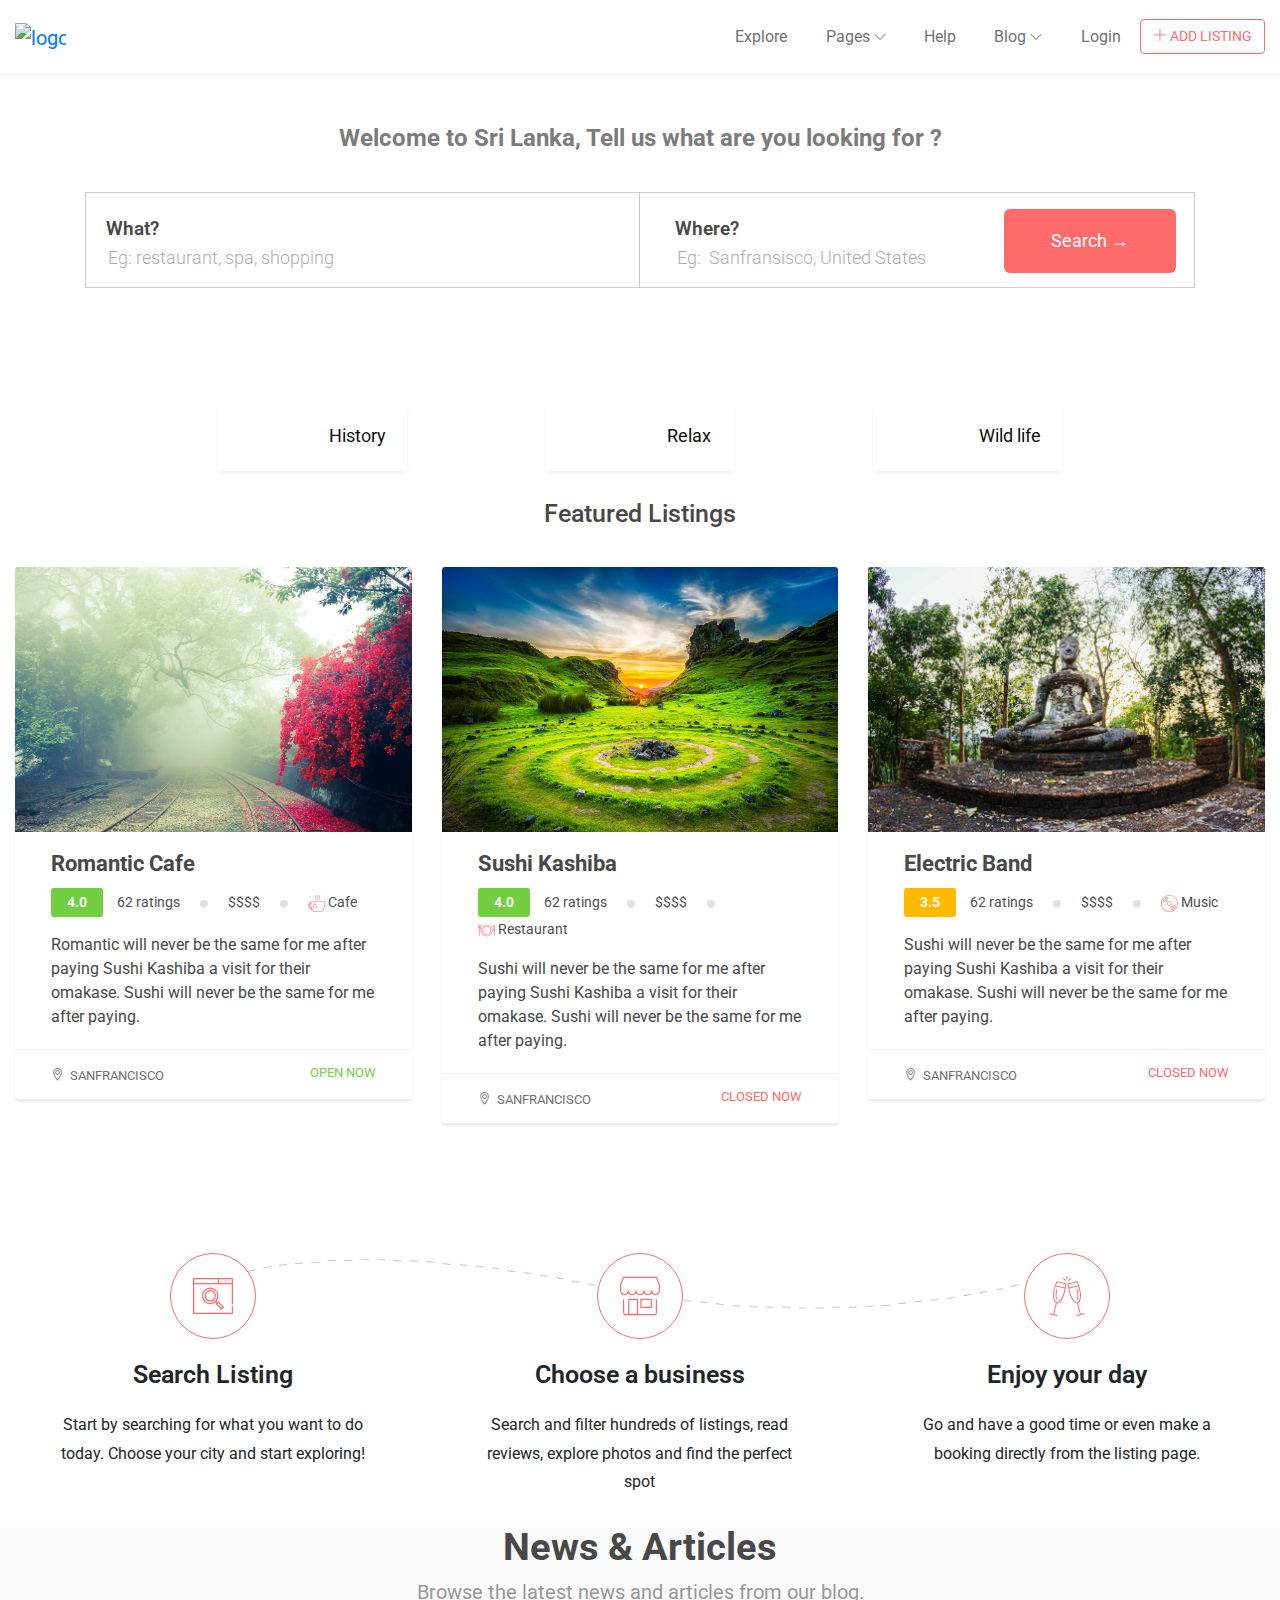
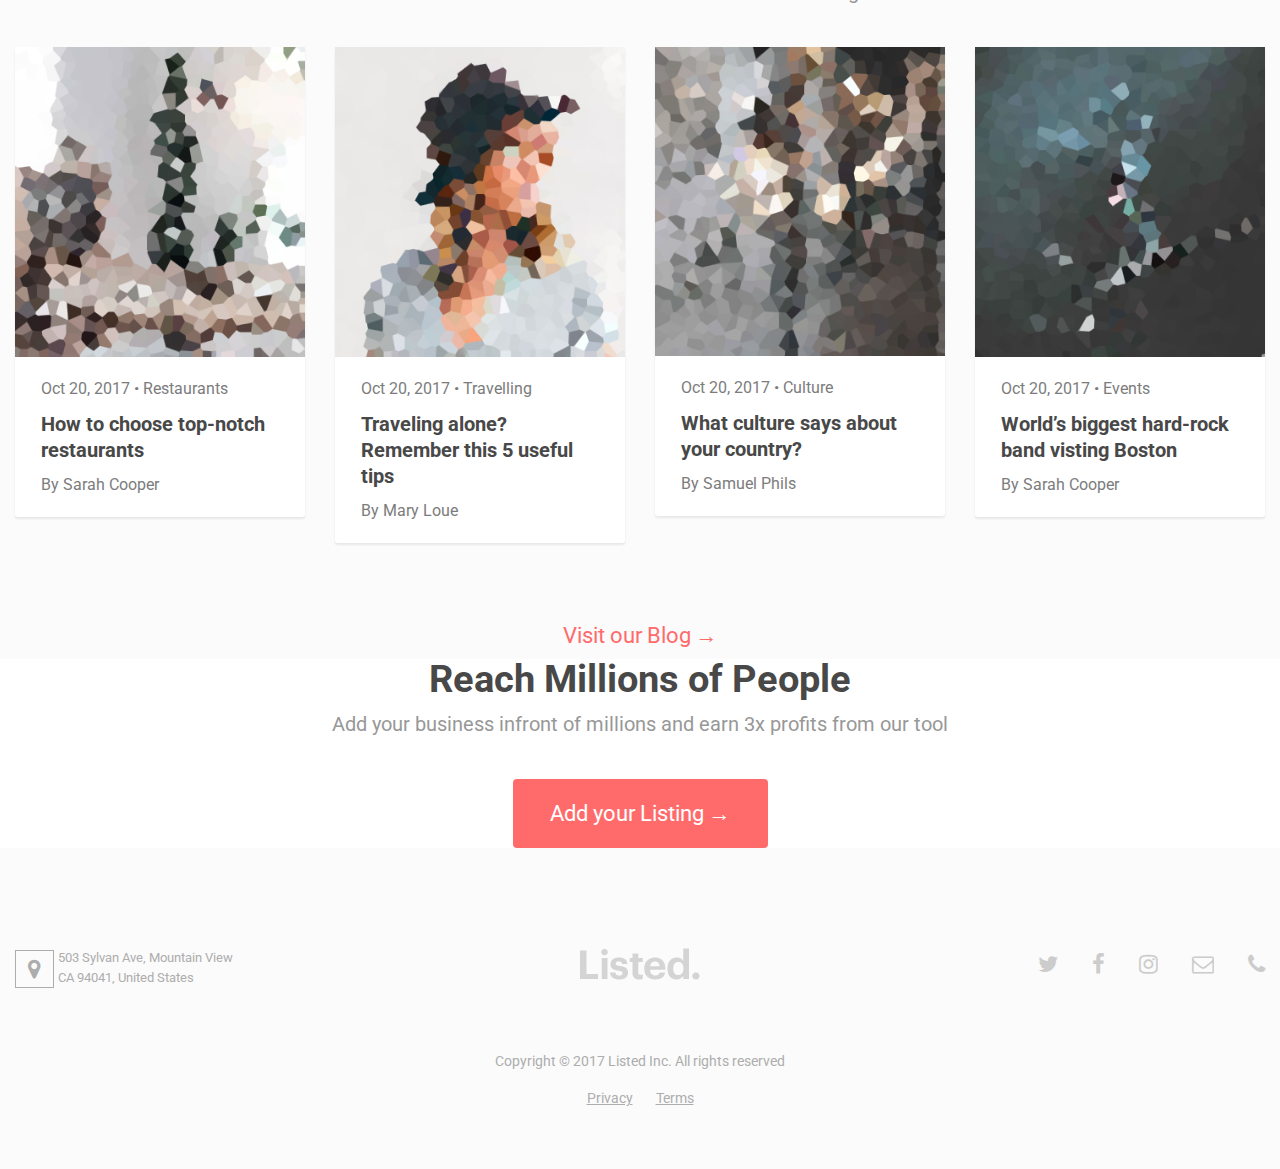
==== commit 3e93c03e: "last update" ====
--- a/index.html
+++ b/index.html
@@ -192,19 +192,19 @@
                             <a href="#" class="btn btn-simple">Search →</a>
                         </div>
                     </form>
-                    <p class="search-bottom-title">By using this website, you are agreeing to our <a href="#"> terms and conditions</a></p>
+                    <p style="color: white" class="search-bottom-title">By using this website, you are agreeing to our <a style="color: white" href="#"> terms and conditions</a></p>
                 </div>
             </div>
         </div>
     </section>
     <section>
-    <div class="popular-link-set gray">
+    <div style="padding: 0px 0px 29px 0px; background: white;" class="popular-link-set gray">
         <div class="row justify-content-center">
             <div class="col-md-1"></div>
             <div class="col-md-1"></div>
             <div class="col-md-2">
                 <div class="btn-wrap btn-wrap2">
-                    <a style="border-width: inherit;display: flex;flex-direction: row;padding: 0px 0px 0px 0px; box-shadow: rgba(0, 0, 0, 0.06) 0px 2px 4px 0px !important;background: #ffffff;color: #0e0e0e;" href="listing.html" class="btn btn-simple">
+                    <a style="border-width: inherit;display: flex;flex-direction: row;padding: 0px 0px 0px 0px; box-shadow: rgba(0, 0, 0, 0.06) 0px 2px 4px 0px !important;background: #ffffff;color: #0e0e0e;" href="/listing.html?category=history" class="btn btn-simple">
                         <div style="border-radius: 2px;background-size: cover;float: left; width: 100px; height: 66px; background-image: url('https://preview.ibb.co/iaiJzo/history.jpg');"></div>
                         <div style="padding: 11%; font-size: smaller;">History</div>
                     </a>
@@ -214,7 +214,7 @@
             <div class="col-md-1"></div>
             <div class="col-md-2">
                 <div class="btn-wrap btn-wrap2">
-                    <a style="border-width: inherit;display: flex;flex-direction: row;padding: 0px 0px 0px 0px; box-shadow: rgba(0, 0, 0, 0.06) 0px 2px 4px 0px !important;background: #ffffff;color: #0e0e0e;" href="listing.html" class="btn btn-simple">
+                    <a style="border-width: inherit;display: flex;flex-direction: row;padding: 0px 0px 0px 0px; box-shadow: rgba(0, 0, 0, 0.06) 0px 2px 4px 0px !important;background: #ffffff;color: #0e0e0e;" href="/listing.html?category=relax" class="btn btn-simple">
                         <div style="border-radius: 2px;background-size: cover;float: left; width: 100px; height: 66px; background-image: url('https://images.pexels.com/photos/871060/pexels-photo-871060.jpeg?auto=compress&cs=tinysrgb&dpr=2&h=650&w=940');"></div>
                         <div style="padding: 11%; font-size: smaller;">Relax</div>
                     </a>
@@ -224,7 +224,7 @@
 
             <div class="col-md-2">
                 <div class="btn-wrap btn-wrap2">
-                    <a style="border-width: inherit;display: flex;flex-direction: row;padding: 0px 0px 0px 0px; box-shadow: rgba(0, 0, 0, 0.06) 0px 2px 4px 0px !important;background: #ffffff;color: #0e0e0e;" href="listing.html" class="btn btn-simple">
+                    <a style="border-width: inherit;display: flex;flex-direction: row;padding: 0px 0px 0px 0px; box-shadow: rgba(0, 0, 0, 0.06) 0px 2px 4px 0px !important;background: #ffffff;color: #0e0e0e;" href="/listing.html?category=wildlife" class="btn btn-simple">
                         <div style="border-radius: 2px;background-size: cover;float: left; width: 100px; height: 66px; background-image: url('https://a0.muscache.com/im/pictures/8b7519ec-2c82-4c09-8233-fd4d2715bbf9.jpg?aki_policy=large');"></div>
                         <div style="padding: 11%; font-size: smaller;">Wild life</div>
                     </a>
@@ -240,6 +240,13 @@
     <!--============================= FEATURED LISTING =============================-->
     <section class="main-block featured-wrap">
         <div class="container-fluid">
+            <div class="row justify-content-center">
+                <div class="col-md-10">
+                    <div class="titile-block">
+                        <h4 style="color: #484848">Featured Listings</h4>
+                    </div>
+                </div>
+            </div>
             <div class="row">
                 <div class="col-md-4 card-1">
                     <div class="card">
